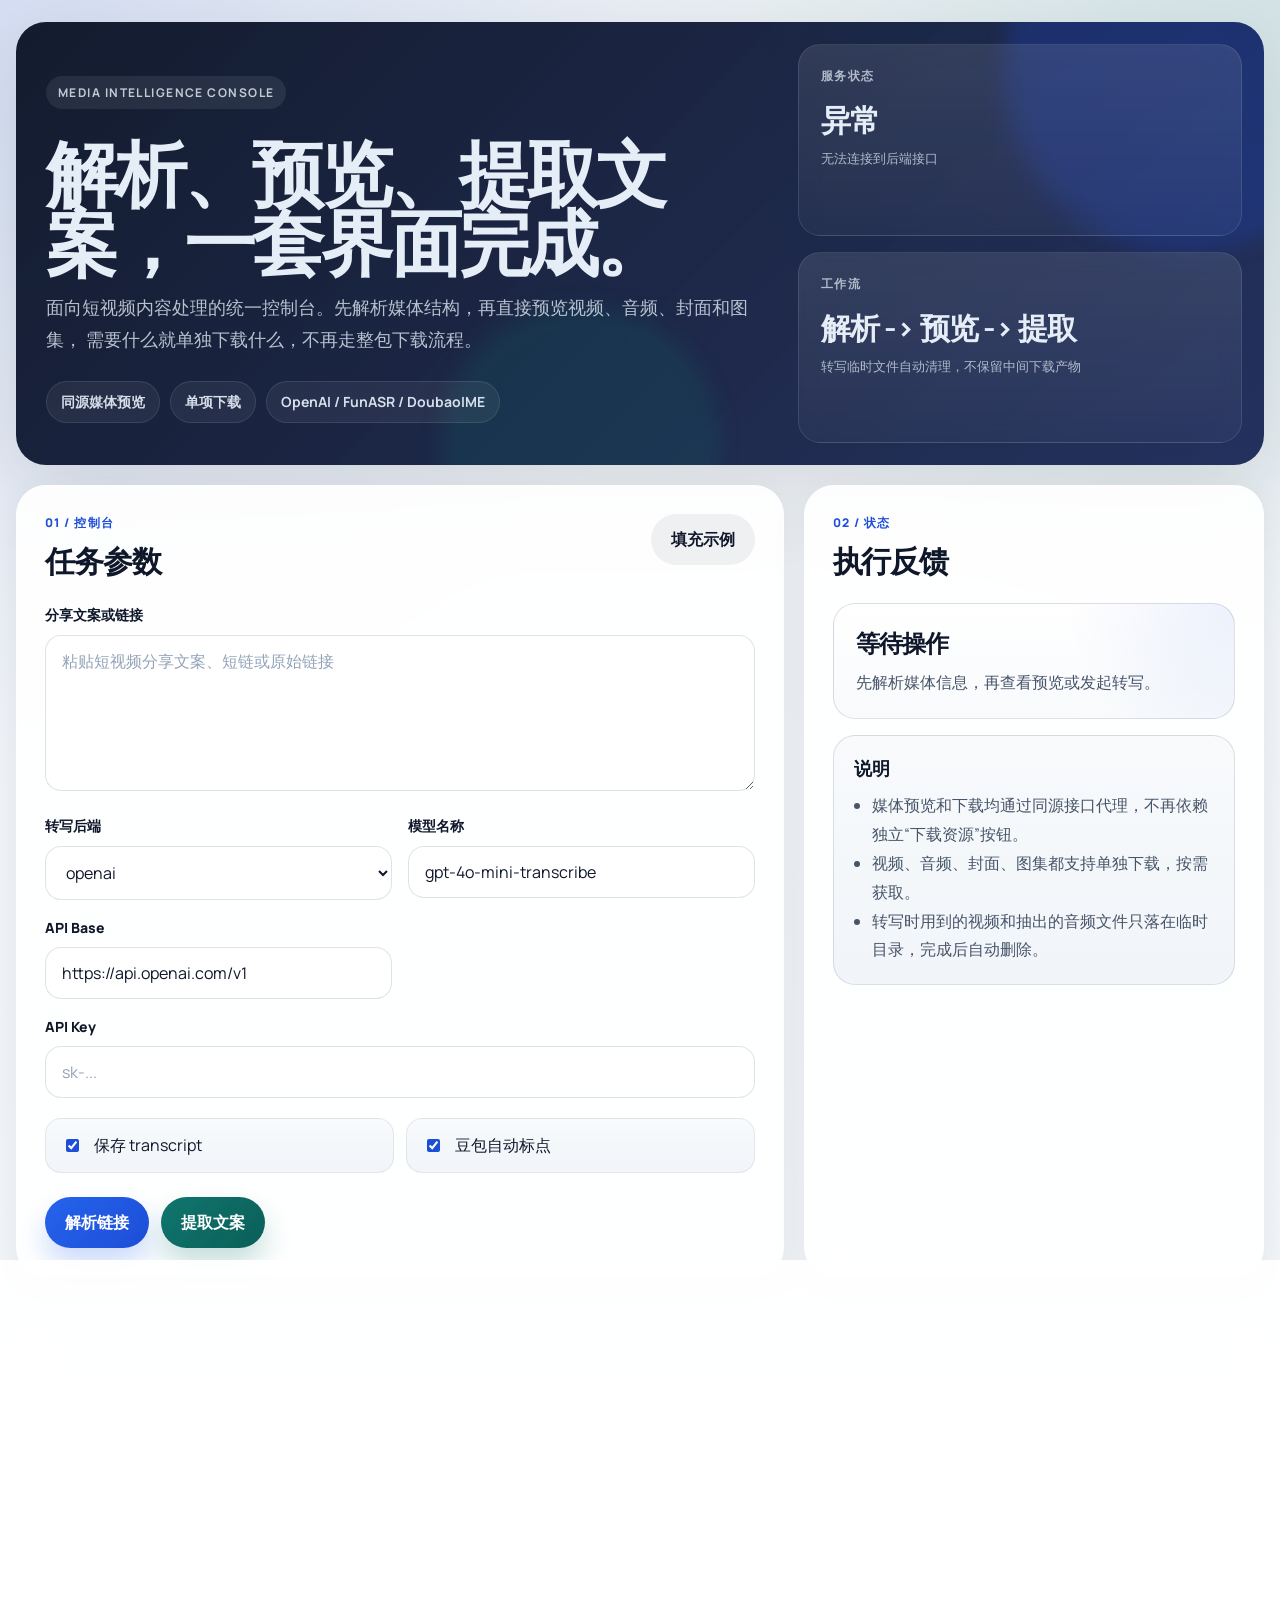
==== web/index.html @ 986a85fd "feat(media-tool): ✨ 支持多后端转写与媒体资源代理 为提取流程新增 `openai`、`funasr` 与 `doubaoime` 三种转写后端配置，并在 CLI 与接口模型中开放对" ====
<!DOCTYPE html>
<html lang="zh-CN">
<head>
  <meta charset="UTF-8">
  <meta name="viewport" content="width=device-width, initial-scale=1.0">
  <title>media-tool</title>
  <link rel="preconnect" href="https://fonts.googleapis.com">
  <link rel="preconnect" href="https://fonts.gstatic.com" crossorigin>
  <link href="https://fonts.googleapis.com/css2?family=Fira+Code:wght@400;500;600&family=Manrope:wght@400;500;600;700;800&display=swap" rel="stylesheet">
  <link rel="stylesheet" href="/web/styles.css">
</head>
<body>
  <div class="page-shell">
    <header class="hero-panel">
      <div class="hero-copy">
        <p class="eyebrow">MEDIA INTELLIGENCE CONSOLE</p>
        <h1>解析、预览、提取文案，一套界面完成。</h1>
        <p class="hero-text">
          面向短视频内容处理的统一控制台。先解析媒体结构，再直接预览视频、音频、封面和图集，
          需要什么就单独下载什么，不再走整包下载流程。
        </p>
        <div class="hero-tags">
          <span>同源媒体预览</span>
          <span>单项下载</span>
          <span>OpenAI / FunASR / DoubaoIME</span>
        </div>
      </div>

      <div class="hero-metrics">
        <article class="metric-card">
          <span class="metric-label">服务状态</span>
          <strong id="health-status">检测中</strong>
          <small id="health-hint">正在检查接口可用性</small>
        </article>
        <article class="metric-card">
          <span class="metric-label">工作流</span>
          <strong>解析 -> 预览 -> 提取</strong>
          <small>转写临时文件自动清理，不保留中间下载产物</small>
        </article>
      </div>
    </header>

    <main class="dashboard-grid">
      <section class="panel control-panel">
        <div class="panel-head">
          <div>
            <p class="section-tag">01 / 控制台</p>
            <h2>任务参数</h2>
          </div>
          <button class="ghost-button" id="fill-demo" type="button">填充示例</button>
        </div>

        <label class="field-label" for="media-text">分享文案或链接</label>
        <textarea
          id="media-text"
          class="text-input textarea-input"
          placeholder="粘贴短视频分享文案、短链或原始链接"
        ></textarea>

        <div class="config-grid">
          <div>
            <label class="field-label" for="backend">转写后端</label>
            <select id="backend" class="text-input">
              <option value="openai">openai</option>
              <option value="funasr">funasr</option>
              <option value="doubaoime">doubaoime</option>
            </select>
          </div>

          <div>
            <label class="field-label" for="api-model">模型名称</label>
            <input id="api-model" class="text-input" type="text" placeholder="gpt-4o-mini-transcribe">
          </div>

          <div id="api-base-wrap">
            <label class="field-label" for="api-base">API Base</label>
            <input id="api-base" class="text-input" type="text" placeholder="https://api.openai.com/v1">
          </div>

          <div id="funasr-device-wrap">
            <label class="field-label" for="funasr-device">FunASR 设备</label>
            <input id="funasr-device" class="text-input" type="text" placeholder="auto / cpu / cuda:0">
          </div>

          <div class="full-span" id="api-key-wrap">
            <label class="field-label" for="api-key">API Key</label>
            <input id="api-key" class="text-input" type="password" placeholder="sk-...">
          </div>

          <div id="funasr-vad-wrap">
            <label class="field-label" for="funasr-vad-model">FunASR VAD 模型</label>
            <input id="funasr-vad-model" class="text-input" type="text" placeholder="fsmn-vad">
          </div>

          <div id="funasr-punc-wrap">
            <label class="field-label" for="funasr-punc-model">FunASR 标点模型</label>
            <input id="funasr-punc-model" class="text-input" type="text" placeholder="ct-punc">
          </div>

          <div class="full-span" id="doubaoime-credential-wrap">
            <label class="field-label" for="doubaoime-credential-path">豆包凭据文件</label>
            <input id="doubaoime-credential-path" class="text-input" type="text" placeholder="/app/runtime/storage/doubaoime/credentials.json">
          </div>

          <div id="doubaoime-device-wrap">
            <label class="field-label" for="doubaoime-device-id">豆包设备 ID</label>
            <input id="doubaoime-device-id" class="text-input" type="text" placeholder="可选">
          </div>

          <div id="doubaoime-token-wrap">
            <label class="field-label" for="doubaoime-token">豆包 Token</label>
            <input id="doubaoime-token" class="text-input" type="password" placeholder="可选">
          </div>
        </div>

        <div class="toggle-grid">
          <label class="toggle-card">
            <input type="checkbox" id="save-transcript" checked>
            <span>保存 transcript</span>
          </label>
          <label class="toggle-card" id="doubaoime-punctuation-card">
            <input type="checkbox" id="doubaoime-enable-punctuation" checked>
            <span>豆包自动标点</span>
          </label>
        </div>

        <div class="action-row">
          <button class="primary-button" id="parse-action" type="button">解析链接</button>
          <button class="highlight-button" id="extract-action" type="button">提取文案</button>
        </div>
      </section>

      <aside class="panel side-panel">
        <div class="panel-head">
          <div>
            <p class="section-tag">02 / 状态</p>
            <h2>执行反馈</h2>
          </div>
        </div>

        <div id="status-card" class="status-card idle" role="alert" aria-live="polite">
          <strong id="status-title">等待操作</strong>
          <p id="status-message">先解析媒体信息，再查看预览或发起转写。</p>
        </div>

        <div class="tips-card">
          <h3>说明</h3>
          <ul>
            <li>媒体预览和下载均通过同源接口代理，不再依赖独立“下载资源”按钮。</li>
            <li>视频、音频、封面、图集都支持单独下载，按需获取。</li>
            <li>转写时用到的视频和抽出的音频文件只落在临时目录，完成后自动删除。</li>
          </ul>
        </div>
      </aside>

      <section class="panel summary-panel">
        <div class="panel-head">
          <div>
            <p class="section-tag">03 / 解析结果</p>
            <h2>媒体信息</h2>
          </div>
          <button class="ghost-button" id="clear-results" type="button">清空结果</button>
        </div>
        <div id="result-summary" class="summary-grid empty-state">
          <p>暂无解析结果</p>
        </div>
      </section>

      <section class="panel preview-panel">
        <div class="panel-head">
          <div>
            <p class="section-tag">04 / 预览</p>
            <h2>媒体预览与单项下载</h2>
          </div>
        </div>
        <div id="preview-grid" class="preview-grid empty-state">
          <p>解析完成后，这里会展示视频、音频、封面和图集预览。</p>
        </div>
      </section>

      <section class="panel transcript-panel">
        <div class="panel-head">
          <div>
            <p class="section-tag">05 / 文案</p>
            <h2>转写输出</h2>
          </div>
          <button class="ghost-button" id="copy-transcript" type="button">复制文案</button>
        </div>
        <pre id="transcript-output" class="transcript-box">暂无转写内容</pre>
      </section>
    </main>
  </div>

  <template id="summary-item-template">
    <article class="summary-item">
      <span class="summary-key"></span>
      <strong class="summary-value"></strong>
    </article>
  </template>

  <script src="/web/app.js"></script>
</body>
</html>
---- web/styles.css ----
:root {
  --bg: #eef2f6;
  --bg-deep: #dce4ec;
  --surface: rgba(255, 255, 255, 0.92);
  --surface-strong: #ffffff;
  --surface-dark: #0f172a;
  --surface-dark-soft: #162033;
  --text: #0f172a;
  --text-soft: #475569;
  --text-inverse: #e5edf7;
  --line: rgba(15, 23, 42, 0.12);
  --line-strong: rgba(15, 23, 42, 0.18);
  --primary: #1d4ed8;
  --primary-soft: rgba(29, 78, 216, 0.12);
  --accent: #0f766e;
  --accent-soft: rgba(15, 118, 110, 0.12);
  --danger: #dc2626;
  --success: #15803d;
  --warning: #b45309;
  --shadow-lg: 0 28px 80px rgba(15, 23, 42, 0.12);
  --shadow-md: 0 14px 34px rgba(15, 23, 42, 0.08);
  --radius-xl: 30px;
  --radius-lg: 22px;
  --radius-md: 16px;
  --radius-sm: 12px;
  --transition: 220ms ease;
}

* {
  box-sizing: border-box;
}

html {
  scroll-behavior: smooth;
}

body {
  margin: 0;
  min-height: 100vh;
  font-family: "Manrope", sans-serif;
  color: var(--text);
  background:
    radial-gradient(circle at top left, rgba(29, 78, 216, 0.12), transparent 28%),
    radial-gradient(circle at top right, rgba(15, 118, 110, 0.12), transparent 24%),
    linear-gradient(180deg, var(--bg) 0%, #f8fafc 100%);
}

button,
input,
textarea,
select {
  font: inherit;
}

a {
  color: inherit;
  text-decoration: none;
}

img,
video {
  display: block;
  max-width: 100%;
}

.page-shell {
  width: min(1440px, calc(100% - 32px));
  margin: 22px auto 44px;
}

.hero-panel {
  display: grid;
  grid-template-columns: 1.5fr 0.9fr;
  gap: 20px;
  padding: 22px;
  border-radius: var(--radius-xl);
  background:
    linear-gradient(135deg, rgba(15, 23, 42, 0.98), rgba(23, 37, 84, 0.94)),
    linear-gradient(180deg, rgba(255, 255, 255, 0.05), rgba(255, 255, 255, 0));
  box-shadow: var(--shadow-lg);
  overflow: hidden;
  position: relative;
}

.hero-panel::before,
.hero-panel::after {
  content: "";
  position: absolute;
  border-radius: 999px;
  filter: blur(10px);
  pointer-events: none;
}

.hero-panel::before {
  width: 360px;
  height: 360px;
  top: -130px;
  right: -100px;
  background: rgba(29, 78, 216, 0.24);
}

.hero-panel::after {
  width: 280px;
  height: 280px;
  bottom: -120px;
  left: 34%;
  background: rgba(15, 118, 110, 0.18);
}

.hero-copy,
.hero-metrics,
.panel {
  position: relative;
  z-index: 1;
}

.hero-copy {
  padding: 20px 8px 20px 8px;
  color: var(--text-inverse);
}

.eyebrow,
.section-tag,
.metric-label,
.preview-type,
.summary-key {
  letter-spacing: 0.12em;
  text-transform: uppercase;
}

.eyebrow {
  display: inline-flex;
  padding: 8px 12px;
  border-radius: 999px;
  background: rgba(255, 255, 255, 0.08);
  color: rgba(229, 237, 247, 0.82);
  font-size: 12px;
  font-weight: 700;
}

.hero-copy h1 {
  margin: 18px 0 14px;
  max-width: 720px;
  font-size: clamp(40px, 5.6vw, 76px);
  line-height: 0.96;
  letter-spacing: -0.045em;
}

.hero-text {
  max-width: 760px;
  margin: 0;
  color: rgba(229, 237, 247, 0.78);
  font-size: 18px;
  line-height: 1.8;
}

.hero-tags {
  display: flex;
  flex-wrap: wrap;
  gap: 10px;
  margin-top: 26px;
}

.hero-tags span {
  padding: 10px 14px;
  border-radius: 999px;
  border: 1px solid rgba(255, 255, 255, 0.1);
  background: rgba(255, 255, 255, 0.06);
  color: rgba(229, 237, 247, 0.92);
  font-size: 14px;
  font-weight: 700;
}

.hero-metrics {
  display: grid;
  gap: 16px;
}

.metric-card {
  min-height: 152px;
  padding: 22px;
  border-radius: var(--radius-lg);
  background: linear-gradient(180deg, rgba(255, 255, 255, 0.1), rgba(255, 255, 255, 0.04));
  border: 1px solid rgba(255, 255, 255, 0.1);
  color: var(--text-inverse);
  backdrop-filter: blur(10px);
}

.metric-label {
  display: block;
  margin-bottom: 18px;
  font-size: 12px;
  font-weight: 700;
  color: rgba(229, 237, 247, 0.72);
}

.metric-card strong {
  display: block;
  font-size: 30px;
  line-height: 1.1;
  letter-spacing: -0.03em;
}

.metric-card small {
  display: block;
  margin-top: 12px;
  color: rgba(229, 237, 247, 0.72);
  line-height: 1.6;
}

.dashboard-grid {
  display: grid;
  grid-template-columns: 1.25fr 0.75fr;
  gap: 20px;
  margin-top: 20px;
}

.panel {
  padding: 28px;
  border-radius: var(--radius-xl);
  background: var(--surface);
  border: 1px solid rgba(255, 255, 255, 0.7);
  box-shadow: var(--shadow-md);
  backdrop-filter: blur(18px);
}

.control-panel {
  min-height: 580px;
}

.summary-panel,
.preview-panel,
.transcript-panel {
  grid-column: 1 / -1;
}

.panel-head {
  display: flex;
  justify-content: space-between;
  gap: 12px;
  align-items: flex-start;
  margin-bottom: 20px;
}

.section-tag {
  margin: 0 0 8px;
  color: var(--primary);
  font-size: 12px;
  font-weight: 800;
}

.panel-head h2 {
  margin: 0;
  font-size: 30px;
  letter-spacing: -0.035em;
}

.field-label {
  display: inline-block;
  margin-bottom: 10px;
  font-size: 14px;
  font-weight: 800;
}

.text-input {
  width: 100%;
  border: 1px solid var(--line);
  border-radius: var(--radius-md);
  background: rgba(255, 255, 255, 0.88);
  color: var(--text);
  padding: 14px 16px;
  transition:
    border-color var(--transition),
    box-shadow var(--transition),
    background var(--transition);
}

.text-input::placeholder {
  color: #94a3b8;
}

.text-input:focus {
  outline: none;
  border-color: rgba(29, 78, 216, 0.42);
  box-shadow: 0 0 0 5px rgba(29, 78, 216, 0.12);
  background: #fff;
}

.textarea-input {
  min-height: 156px;
  resize: vertical;
}

.config-grid {
  display: grid;
  grid-template-columns: repeat(2, minmax(0, 1fr));
  gap: 16px;
  margin-top: 18px;
}

.full-span {
  grid-column: 1 / -1;
}

.toggle-grid {
  display: grid;
  grid-template-columns: repeat(2, minmax(0, 1fr));
  gap: 12px;
  margin-top: 20px;
}

.toggle-card {
  display: flex;
  align-items: center;
  gap: 12px;
  padding: 15px 16px;
  border-radius: var(--radius-md);
  border: 1px solid rgba(15, 23, 42, 0.08);
  background: linear-gradient(180deg, #f8fafc, #f1f5f9);
  cursor: pointer;
  transition:
    transform var(--transition),
    border-color var(--transition),
    box-shadow var(--transition);
}

.toggle-card:hover {
  transform: translateY(-1px);
  border-color: rgba(29, 78, 216, 0.18);
  box-shadow: 0 10px 18px rgba(15, 23, 42, 0.05);
}

.toggle-card input {
  accent-color: var(--primary);
}

.action-row {
  display: flex;
  flex-wrap: wrap;
  gap: 12px;
  margin-top: 24px;
}

.primary-button,
.highlight-button,
.ghost-button,
.asset-button,
.mini-button {
  border: none;
  cursor: pointer;
  transition:
    transform var(--transition),
    box-shadow var(--transition),
    background var(--transition),
    color var(--transition),
    border-color var(--transition);
}

.primary-button,
.highlight-button,
.ghost-button {
  padding: 14px 20px;
  border-radius: 999px;
  font-weight: 800;
}

.primary-button {
  background: linear-gradient(135deg, #2563eb, #1d4ed8);
  color: white;
  box-shadow: 0 16px 28px rgba(37, 99, 235, 0.24);
}

.highlight-button {
  background: linear-gradient(135deg, #0f766e, #0b5e58);
  color: white;
  box-shadow: 0 16px 28px rgba(15, 118, 110, 0.24);
}

.ghost-button {
  background: rgba(15, 23, 42, 0.06);
  color: var(--text);
}

.primary-button:hover,
.highlight-button:hover,
.ghost-button:hover,
.asset-button:hover,
.mini-button:hover {
  transform: translateY(-2px);
}

.status-card,
.tips-card,
.summary-item,
.preview-card,
.gallery-item {
  border: 1px solid var(--line);
  border-radius: var(--radius-lg);
}

.status-card {
  padding: 22px;
  background:
    radial-gradient(circle at top right, rgba(29, 78, 216, 0.08), transparent 40%),
    linear-gradient(180deg, #ffffff, #f8fafc);
}

.status-card strong {
  display: block;
  margin-bottom: 8px;
  font-size: 24px;
  letter-spacing: -0.03em;
}

.status-card p {
  margin: 0;
  line-height: 1.75;
  color: var(--text-soft);
}

.status-card.loading {
  border-color: rgba(180, 83, 9, 0.28);
}

.status-card.success {
  border-color: rgba(21, 128, 61, 0.28);
}

.status-card.error {
  border-color: rgba(220, 38, 38, 0.28);
}

.tips-card {
  margin-top: 16px;
  padding: 20px;
  background: linear-gradient(180deg, #f8fafc, #f1f5f9);
}

.tips-card h3 {
  margin: 0 0 10px;
  font-size: 18px;
}

.tips-card ul {
  margin: 0;
  padding-left: 18px;
  line-height: 1.8;
  color: var(--text-soft);
}

.summary-grid {
  display: grid;
  grid-template-columns: repeat(4, minmax(0, 1fr));
  gap: 12px;
}

.summary-item {
  padding: 18px;
  background: rgba(255, 255, 255, 0.88);
}

.summary-key {
  display: block;
  font-size: 12px;
  font-weight: 800;
  color: #64748b;
}

.summary-value {
  display: block;
  margin-top: 10px;
  font-size: 18px;
  line-height: 1.5;
  word-break: break-word;
}

.empty-state {
  display: flex;
  align-items: center;
  justify-content: center;
  min-height: 160px;
  padding: 24px;
  border: 1px dashed var(--line-strong);
  border-radius: var(--radius-lg);
  color: var(--text-soft);
  background: rgba(255, 255, 255, 0.55);
}

.preview-grid {
  display: grid;
  grid-template-columns: repeat(2, minmax(0, 1fr));
  gap: 16px;
}

.preview-card {
  padding: 18px;
  background: linear-gradient(180deg, #ffffff, #f8fafc);
}

.preview-card-wide {
  grid-column: 1 / -1;
}

.preview-card-head {
  display: flex;
  justify-content: space-between;
  gap: 12px;
  align-items: flex-start;
  margin-bottom: 14px;
}

.preview-type {
  display: block;
  margin-bottom: 8px;
  font-size: 11px;
  font-weight: 800;
  color: var(--accent);
}

.preview-card h3 {
  margin: 0;
  font-size: 22px;
  letter-spacing: -0.03em;
}

.media-player,
.image-preview {
  width: 100%;
  border-radius: var(--radius-md);
  border: 1px solid rgba(15, 23, 42, 0.08);
  background: #0f172a;
}

.media-player {
  aspect-ratio: 16 / 9;
}

.audio-player {
  width: 100%;
  margin-top: 4px;
}

.image-preview {
  max-height: 420px;
  object-fit: cover;
  background: #e2e8f0;
}

.asset-url {
  margin: 14px 0 0;
  font-family: "Fira Code", monospace;
  font-size: 12px;
  line-height: 1.75;
  color: #64748b;
  word-break: break-all;
}

.asset-actions,
.gallery-actions {
  display: flex;
  flex-wrap: wrap;
  gap: 10px;
  margin-top: 14px;
}

.asset-button,
.mini-button {
  display: inline-flex;
  align-items: center;
  justify-content: center;
  border-radius: 999px;
  border: 1px solid rgba(15, 23, 42, 0.1);
  background: white;
  color: var(--text);
  font-weight: 700;
}

.asset-button {
  min-height: 42px;
  padding: 0 16px;
}

.asset-button.primary {
  background: var(--primary-soft);
  color: var(--primary);
  border-color: rgba(29, 78, 216, 0.16);
}

.mini-button {
  min-height: 34px;
  padding: 0 12px;
  font-size: 13px;
}

.gallery-grid {
  display: grid;
  grid-template-columns: repeat(3, minmax(0, 1fr));
  gap: 12px;
}

.gallery-item {
  overflow: hidden;
  background: var(--surface-strong);
}

.gallery-item img {
  width: 100%;
  aspect-ratio: 1 / 1;
  object-fit: cover;
  background: #e2e8f0;
}

.gallery-item figcaption {
  padding: 12px;
}

.gallery-item span {
  display: block;
  margin-bottom: 10px;
  font-weight: 800;
}

.transcript-box {
  min-height: 280px;
  margin: 0;
  padding: 22px;
  border-radius: var(--radius-lg);
  border: 1px solid var(--line);
  background:
    radial-gradient(circle at top right, rgba(29, 78, 216, 0.05), transparent 26%),
    #f8fafc;
  font-family: "Fira Code", monospace;
  font-size: 14px;
  line-height: 1.85;
  white-space: pre-wrap;
  word-break: break-word;
  overflow: auto;
}

.primary-button:focus-visible,
.highlight-button:focus-visible,
.ghost-button:focus-visible,
.asset-button:focus-visible,
.mini-button:focus-visible,
.text-input:focus-visible,
.audio-player:focus-visible,
.media-player:focus-visible {
  outline: 3px solid rgba(29, 78, 216, 0.28);
  outline-offset: 3px;
}

@media (max-width: 1180px) {
  .hero-panel,
  .dashboard-grid {
    grid-template-columns: 1fr;
  }

  .summary-grid,
  .preview-grid,
  .config-grid {
    grid-template-columns: repeat(2, minmax(0, 1fr));
  }

  .gallery-grid {
    grid-template-columns: repeat(2, minmax(0, 1fr));
  }
}

@media (max-width: 760px) {
  .page-shell {
    width: min(100% - 18px, 100%);
    margin: 10px auto 24px;
  }

  .hero-panel,
  .panel {
    padding: 18px;
  }

  .hero-copy h1 {
    font-size: 44px;
  }

  .summary-grid,
  .preview-grid,
  .config-grid,
  .toggle-grid,
  .gallery-grid {
    grid-template-columns: 1fr;
  }

  .action-row {
    flex-direction: column;
  }
}

@media (prefers-reduced-motion: reduce) {
  *,
  *::before,
  *::after {
    animation: none !important;
    transition: none !important;
    scroll-behavior: auto !important;
  }
}
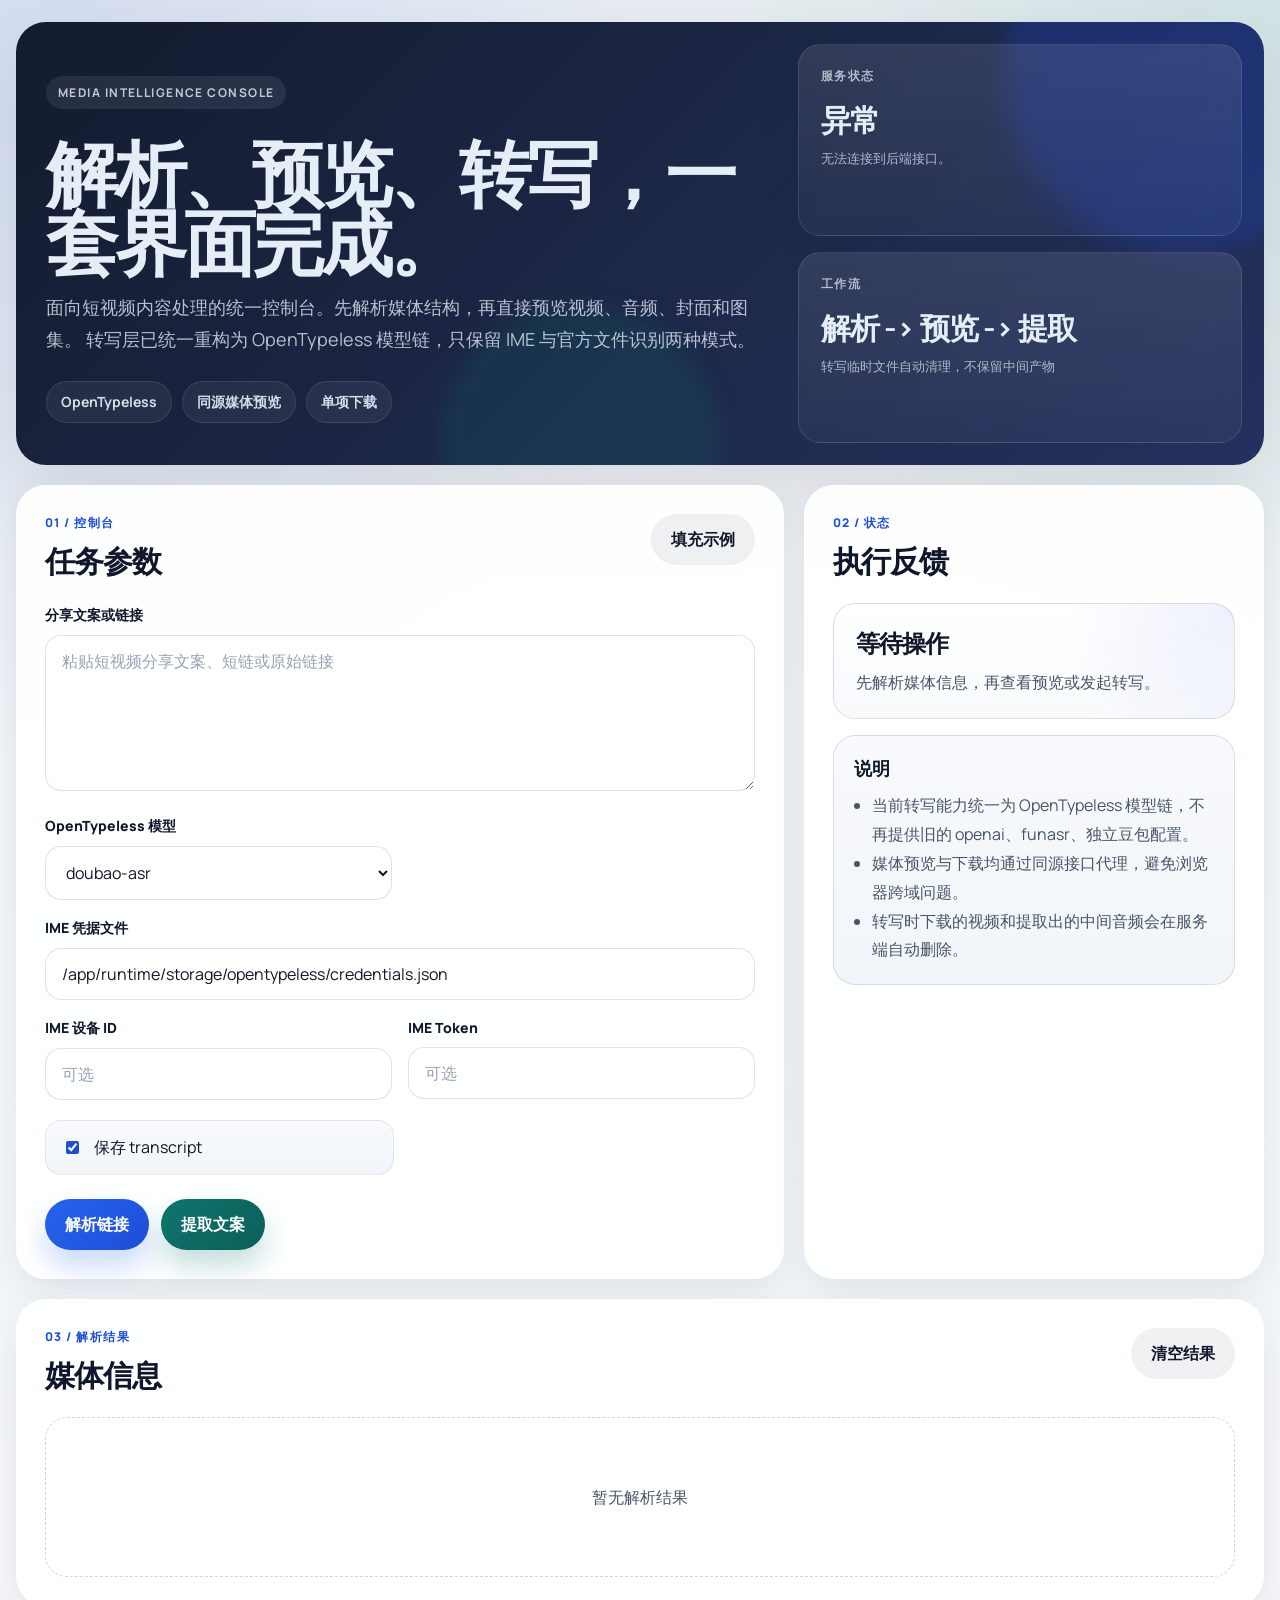
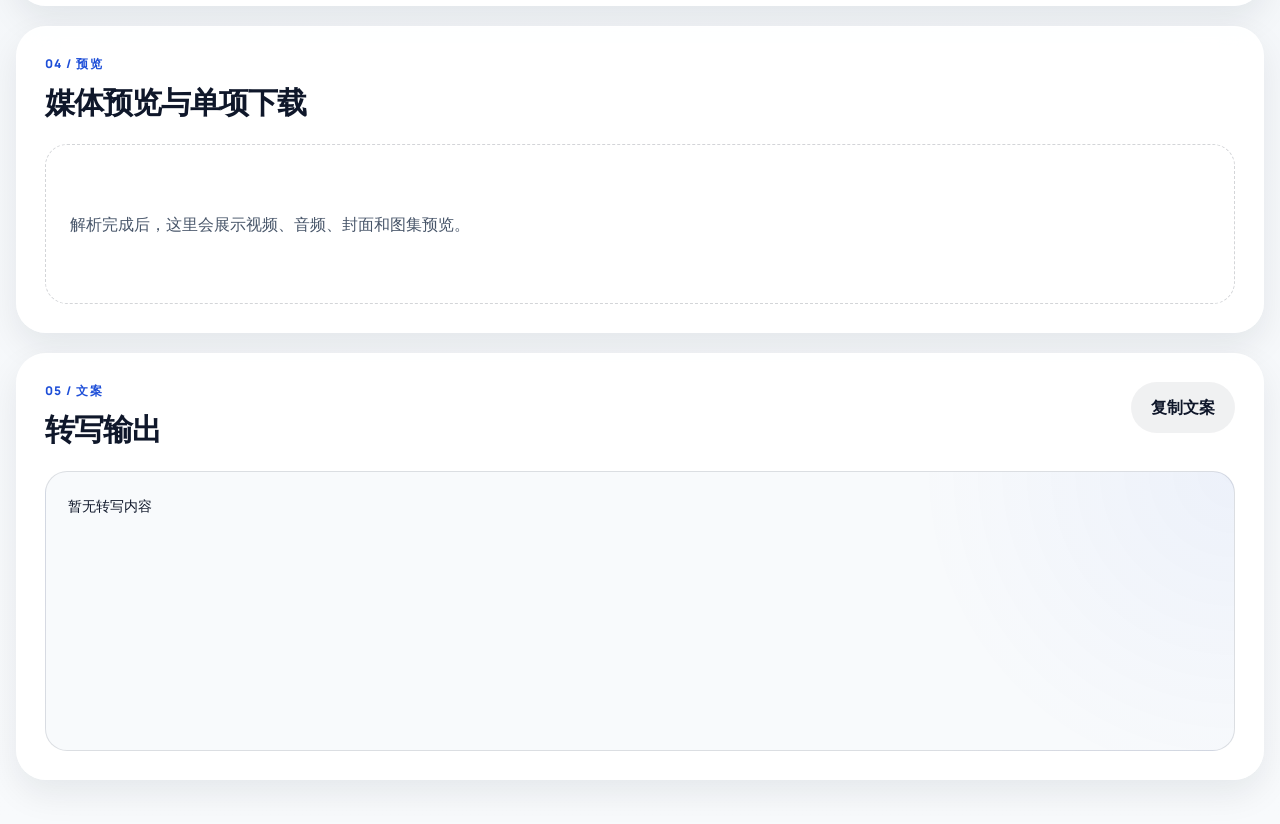
==== commit bd0dd5e0: "feat(media-tool): ✨ 统一转写能力为 OpenTypeless 将提取流程统一重构为 `OpenTypeless` 模型链， 移除旧的 `openai`、`funasr` 与独立豆包" ====
--- a/web/index.html
+++ b/web/index.html
@@ -14,15 +14,15 @@
     <header class="hero-panel">
       <div class="hero-copy">
         <p class="eyebrow">MEDIA INTELLIGENCE CONSOLE</p>
-        <h1>解析、预览、提取文案，一套界面完成。</h1>
+        <h1>解析、预览、转写，一套界面完成。</h1>
         <p class="hero-text">
-          面向短视频内容处理的统一控制台。先解析媒体结构，再直接预览视频、音频、封面和图集，
-          需要什么就单独下载什么，不再走整包下载流程。
+          面向短视频内容处理的统一控制台。先解析媒体结构，再直接预览视频、音频、封面和图集。
+          转写层已统一重构为 OpenTypeless 模型链，只保留 IME 与官方文件识别两种模式。
         </p>
         <div class="hero-tags">
+          <span>OpenTypeless</span>
           <span>同源媒体预览</span>
           <span>单项下载</span>
-          <span>OpenAI / FunASR / DoubaoIME</span>
         </div>
       </div>
 
@@ -35,7 +35,7 @@
         <article class="metric-card">
           <span class="metric-label">工作流</span>
           <strong>解析 -> 预览 -> 提取</strong>
-          <small>转写临时文件自动清理，不保留中间下载产物</small>
+          <small>转写临时文件自动清理，不保留中间产物</small>
         </article>
       </div>
     </header>
@@ -59,57 +59,51 @@
 
         <div class="config-grid">
           <div>
-            <label class="field-label" for="backend">转写后端</label>
-            <select id="backend" class="text-input">
-              <option value="openai">openai</option>
-              <option value="funasr">funasr</option>
-              <option value="doubaoime">doubaoime</option>
+            <label class="field-label" for="api-model">OpenTypeless 模型</label>
+            <select id="api-model" class="text-input">
+              <option value="doubao-asr">doubao-asr</option>
+              <option value="doubao-asr-official">doubao-asr-official</option>
+              <option value="doubao-asr-official-standard">doubao-asr-official-standard</option>
+              <option value="doubao-asr-official-flash">doubao-asr-official-flash</option>
             </select>
           </div>
 
-          <div>
-            <label class="field-label" for="api-model">模型名称</label>
-            <input id="api-model" class="text-input" type="text" placeholder="gpt-4o-mini-transcribe">
+          <div id="official-mode-wrap">
+            <label class="field-label" for="official-mode">官方默认模式</label>
+            <select id="official-mode" class="text-input">
+              <option value="flash">flash</option>
+              <option value="standard">standard</option>
+            </select>
           </div>
 
-          <div id="api-base-wrap">
-            <label class="field-label" for="api-base">API Base</label>
-            <input id="api-base" class="text-input" type="text" placeholder="https://api.openai.com/v1">
+          <div class="full-span" id="credential-path-wrap">
+            <label class="field-label" for="credential-path">IME 凭据文件</label>
+            <input id="credential-path" class="text-input" type="text" placeholder="/app/runtime/storage/opentypeless/credentials.json">
           </div>
 
-          <div id="funasr-device-wrap">
-            <label class="field-label" for="funasr-device">FunASR 设备</label>
-            <input id="funasr-device" class="text-input" type="text" placeholder="auto / cpu / cuda:0">
+          <div id="device-id-wrap">
+            <label class="field-label" for="device-id">IME 设备 ID</label>
+            <input id="device-id" class="text-input" type="text" placeholder="可选">
           </div>
 
-          <div class="full-span" id="api-key-wrap">
-            <label class="field-label" for="api-key">API Key</label>
-            <input id="api-key" class="text-input" type="password" placeholder="sk-...">
+          <div id="token-wrap">
+            <label class="field-label" for="token">IME Token</label>
+            <input id="token" class="text-input" type="password" placeholder="可选">
           </div>
 
-          <div id="funasr-vad-wrap">
-            <label class="field-label" for="funasr-vad-model">FunASR VAD 模型</label>
-            <input id="funasr-vad-model" class="text-input" type="text" placeholder="fsmn-vad">
+          <div id="official-app-key-wrap">
+            <label class="field-label" for="official-app-key">官方 App Key</label>
+            <input id="official-app-key" class="text-input" type="password" placeholder="官方文件识别 App Key">
           </div>
 
-          <div id="funasr-punc-wrap">
-            <label class="field-label" for="funasr-punc-model">FunASR 标点模型</label>
-            <input id="funasr-punc-model" class="text-input" type="text" placeholder="ct-punc">
+          <div id="official-access-key-wrap">
+            <label class="field-label" for="official-access-key">官方 Access Key</label>
+            <input id="official-access-key" class="text-input" type="password" placeholder="官方文件识别 Access Key">
           </div>
 
-          <div class="full-span" id="doubaoime-credential-wrap">
-            <label class="field-label" for="doubaoime-credential-path">豆包凭据文件</label>
-            <input id="doubaoime-credential-path" class="text-input" type="text" placeholder="/app/runtime/storage/doubaoime/credentials.json">
-          </div>
-
-          <div id="doubaoime-device-wrap">
-            <label class="field-label" for="doubaoime-device-id">豆包设备 ID</label>
-            <input id="doubaoime-device-id" class="text-input" type="text" placeholder="可选">
-          </div>
-
-          <div id="doubaoime-token-wrap">
-            <label class="field-label" for="doubaoime-token">豆包 Token</label>
-            <input id="doubaoime-token" class="text-input" type="password" placeholder="可选">
+          <div class="full-span" id="official-uid-wrap">
+            <label class="field-label" for="official-uid">官方 UID</label>
+            <input id="official-uid" class="text-input" type="text" placeholder="opentypeless">
           </div>
         </div>
 
@@ -117,10 +111,6 @@
           <label class="toggle-card">
             <input type="checkbox" id="save-transcript" checked>
             <span>保存 transcript</span>
-          </label>
-          <label class="toggle-card" id="doubaoime-punctuation-card">
-            <input type="checkbox" id="doubaoime-enable-punctuation" checked>
-            <span>豆包自动标点</span>
           </label>
         </div>
 
@@ -146,9 +136,9 @@
         <div class="tips-card">
           <h3>说明</h3>
           <ul>
-            <li>媒体预览和下载均通过同源接口代理，不再依赖独立“下载资源”按钮。</li>
-            <li>视频、音频、封面、图集都支持单独下载，按需获取。</li>
-            <li>转写时用到的视频和抽出的音频文件只落在临时目录，完成后自动删除。</li>
+            <li>当前转写能力统一为 OpenTypeless 模型链，不再提供旧的 openai、funasr、独立豆包配置。</li>
+            <li>媒体预览与下载均通过同源接口代理，避免浏览器跨域问题。</li>
+            <li>转写时下载的视频和提取出的中间音频会在服务端自动删除。</li>
           </ul>
         </div>
       </aside>
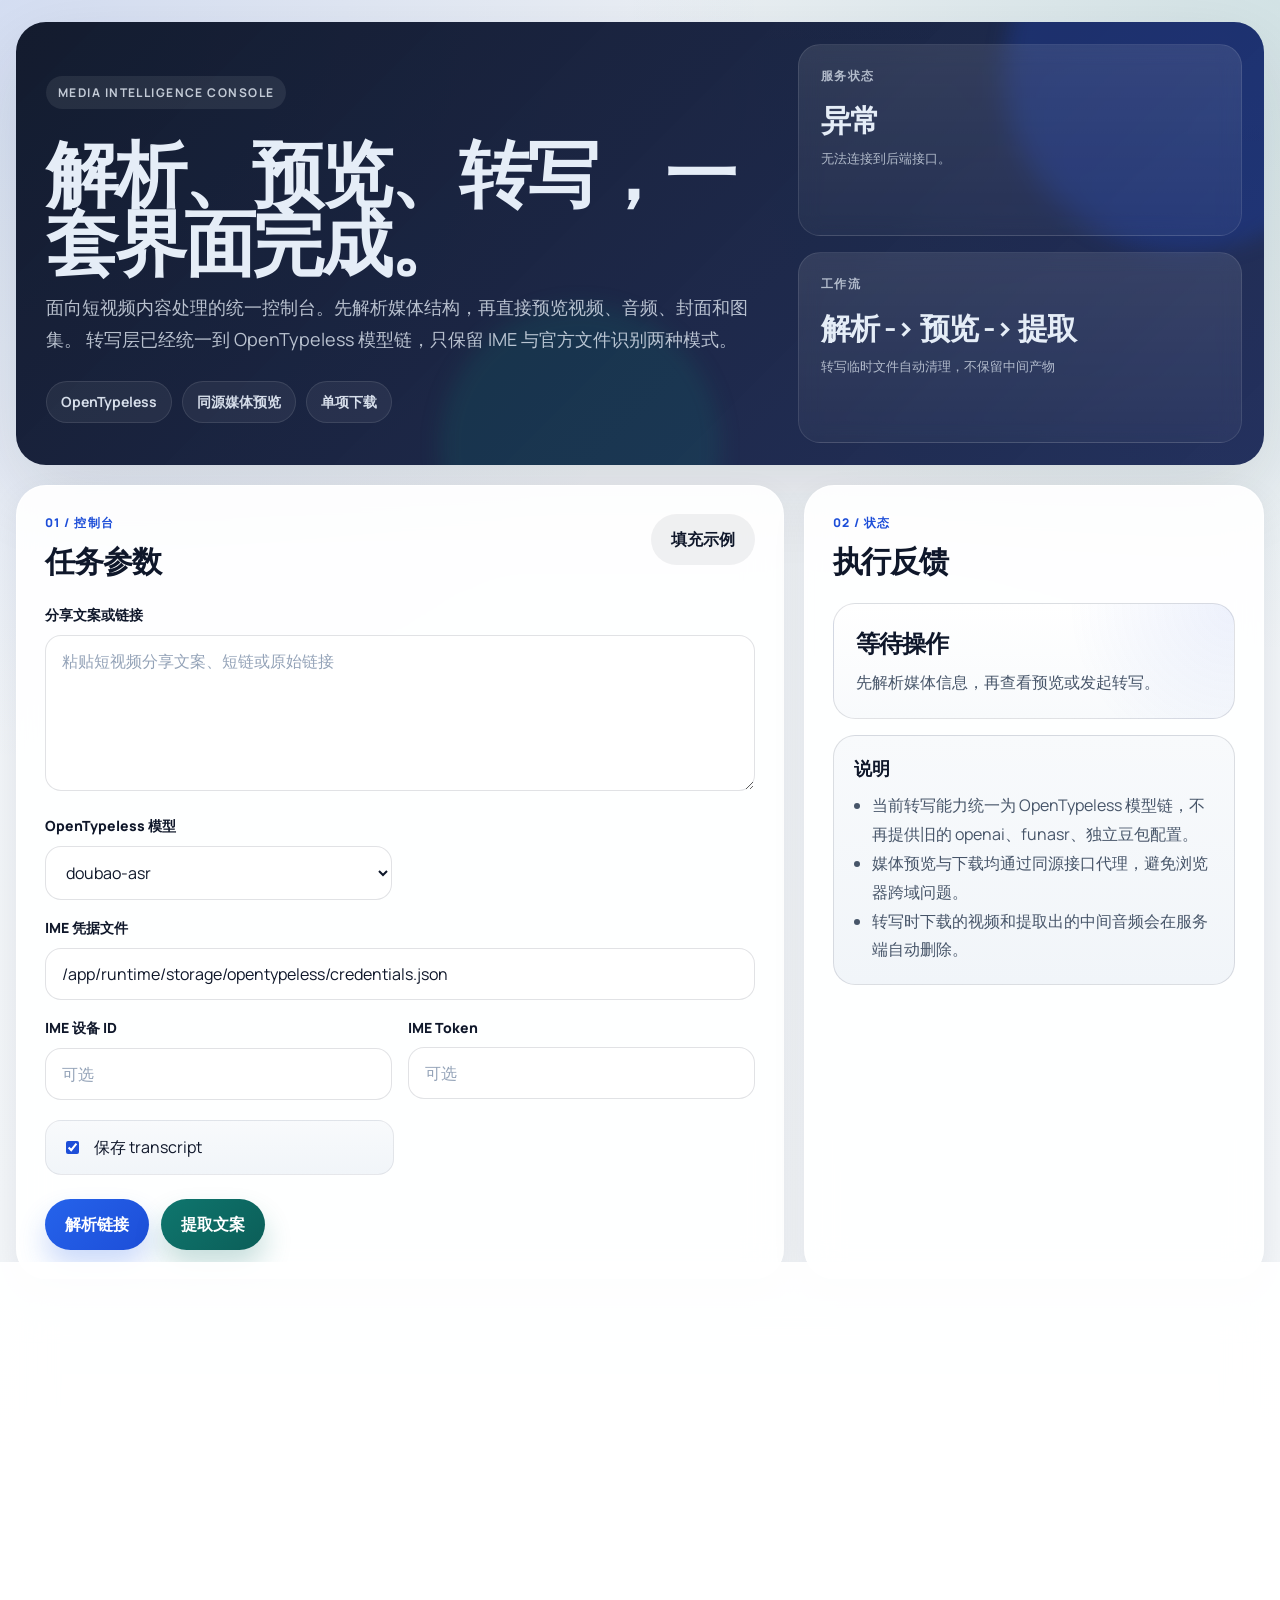
==== commit f74f130e: "style(media-tool): 🎨 优化首页文案与表单格式 调整首页转写能力说明文案，统一表述更自然。  同时格式化凭据与官方识别输入框结构， 提升模板可读性并保持界面行为一致。" ====
--- a/web/index.html
+++ b/web/index.html
@@ -17,7 +17,7 @@
         <h1>解析、预览、转写，一套界面完成。</h1>
         <p class="hero-text">
           面向短视频内容处理的统一控制台。先解析媒体结构，再直接预览视频、音频、封面和图集。
-          转写层已统一重构为 OpenTypeless 模型链，只保留 IME 与官方文件识别两种模式。
+          转写层已经统一到 OpenTypeless 模型链，只保留 IME 与官方文件识别两种模式。
         </p>
         <div class="hero-tags">
           <span>OpenTypeless</span>
@@ -78,7 +78,12 @@
 
           <div class="full-span" id="credential-path-wrap">
             <label class="field-label" for="credential-path">IME 凭据文件</label>
-            <input id="credential-path" class="text-input" type="text" placeholder="/app/runtime/storage/opentypeless/credentials.json">
+            <input
+              id="credential-path"
+              class="text-input"
+              type="text"
+              placeholder="/app/runtime/storage/opentypeless/credentials.json"
+            >
           </div>
 
           <div id="device-id-wrap">
@@ -93,12 +98,22 @@
 
           <div id="official-app-key-wrap">
             <label class="field-label" for="official-app-key">官方 App Key</label>
-            <input id="official-app-key" class="text-input" type="password" placeholder="官方文件识别 App Key">
+            <input
+              id="official-app-key"
+              class="text-input"
+              type="password"
+              placeholder="官方文件识别 App Key"
+            >
           </div>
 
           <div id="official-access-key-wrap">
             <label class="field-label" for="official-access-key">官方 Access Key</label>
-            <input id="official-access-key" class="text-input" type="password" placeholder="官方文件识别 Access Key">
+            <input
+              id="official-access-key"
+              class="text-input"
+              type="password"
+              placeholder="官方文件识别 Access Key"
+            >
           </div>
 
           <div class="full-span" id="official-uid-wrap">
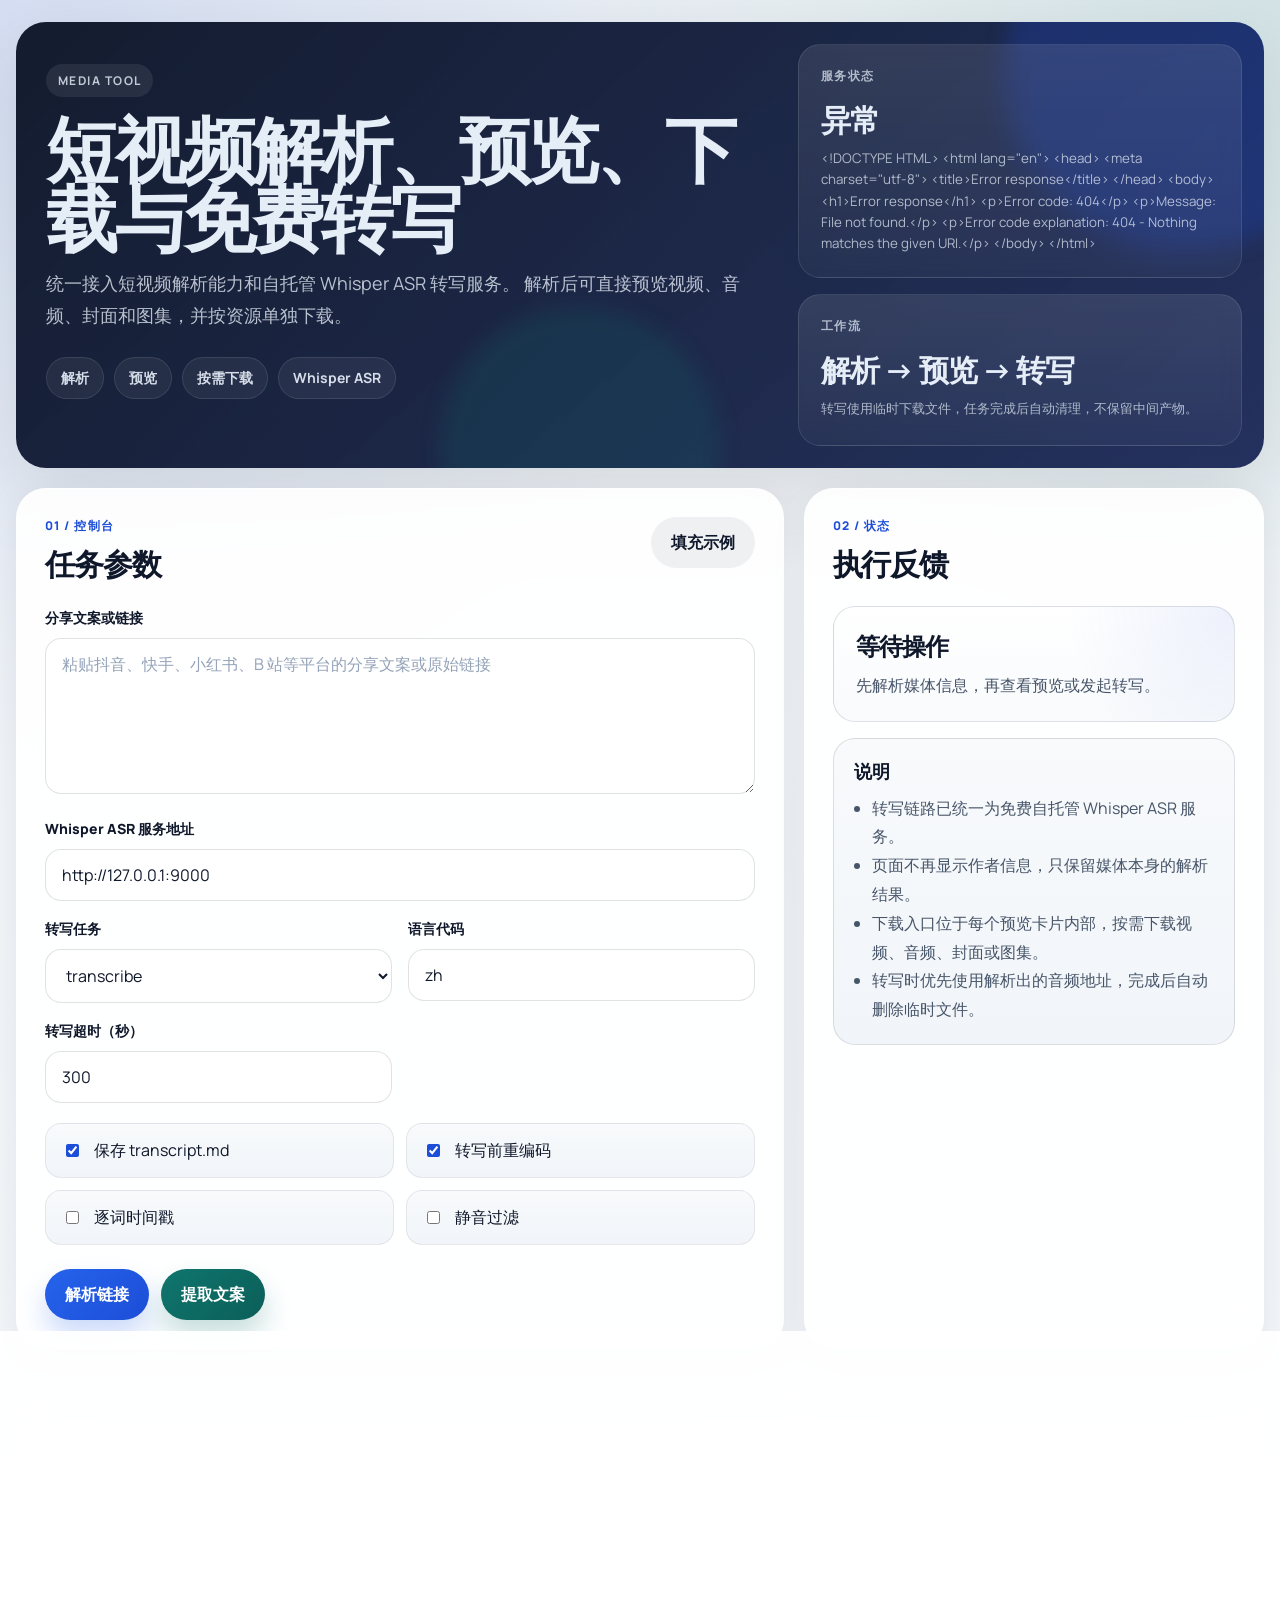
==== commit 52590881: "refactor(media-tool): 🗑️ 移除豆包输入法 ASR 独立客户端 删除 `doubaoime_asr` 模块及其音频编码、设备注册、 凭据管理与 WebSocket 转写实现。  " ====
--- a/web/index.html
+++ b/web/index.html
@@ -6,23 +6,24 @@
   <title>media-tool</title>
   <link rel="preconnect" href="https://fonts.googleapis.com">
   <link rel="preconnect" href="https://fonts.gstatic.com" crossorigin>
-  <link href="https://fonts.googleapis.com/css2?family=Fira+Code:wght@400;500;600&family=Manrope:wght@400;500;600;700;800&display=swap" rel="stylesheet">
+  <link href="https://fonts.googleapis.com/css2?family=Fira+Code:wght@400;500&family=Manrope:wght@500;700;800&display=swap" rel="stylesheet">
   <link rel="stylesheet" href="/web/styles.css">
 </head>
 <body>
   <div class="page-shell">
     <header class="hero-panel">
       <div class="hero-copy">
-        <p class="eyebrow">MEDIA INTELLIGENCE CONSOLE</p>
-        <h1>解析、预览、转写，一套界面完成。</h1>
+        <span class="eyebrow">MEDIA TOOL</span>
+        <h1>短视频解析、预览、下载与免费转写</h1>
         <p class="hero-text">
-          面向短视频内容处理的统一控制台。先解析媒体结构，再直接预览视频、音频、封面和图集。
-          转写层已经统一到 OpenTypeless 模型链，只保留 IME 与官方文件识别两种模式。
+          统一接入短视频解析能力和自托管 Whisper ASR 转写服务。
+          解析后可直接预览视频、音频、封面和图集，并按资源单独下载。
         </p>
         <div class="hero-tags">
-          <span>OpenTypeless</span>
-          <span>同源媒体预览</span>
-          <span>单项下载</span>
+          <span>解析</span>
+          <span>预览</span>
+          <span>按需下载</span>
+          <span>Whisper ASR</span>
         </div>
       </div>
 
@@ -30,12 +31,12 @@
         <article class="metric-card">
           <span class="metric-label">服务状态</span>
           <strong id="health-status">检测中</strong>
-          <small id="health-hint">正在检查接口可用性</small>
+          <small id="health-hint">正在检查接口健康状态</small>
         </article>
         <article class="metric-card">
           <span class="metric-label">工作流</span>
-          <strong>解析 -> 预览 -> 提取</strong>
-          <small>转写临时文件自动清理，不保留中间产物</small>
+          <strong>解析 → 预览 → 转写</strong>
+          <small>转写使用临时下载文件，任务完成后自动清理，不保留中间产物。</small>
         </article>
       </div>
     </header>
@@ -51,81 +52,49 @@
         </div>
 
         <label class="field-label" for="media-text">分享文案或链接</label>
-        <textarea
-          id="media-text"
-          class="text-input textarea-input"
-          placeholder="粘贴短视频分享文案、短链或原始链接"
-        ></textarea>
+        <textarea id="media-text" class="text-input textarea-input" placeholder="粘贴抖音、快手、小红书、B 站等平台的分享文案或原始链接"></textarea>
 
         <div class="config-grid">
+          <div class="full-span">
+            <label class="field-label" for="transcription-base-url">Whisper ASR 服务地址</label>
+            <input id="transcription-base-url" class="text-input" type="text" placeholder="http://127.0.0.1:9000">
+          </div>
+
           <div>
-            <label class="field-label" for="api-model">OpenTypeless 模型</label>
-            <select id="api-model" class="text-input">
-              <option value="doubao-asr">doubao-asr</option>
-              <option value="doubao-asr-official">doubao-asr-official</option>
-              <option value="doubao-asr-official-standard">doubao-asr-official-standard</option>
-              <option value="doubao-asr-official-flash">doubao-asr-official-flash</option>
+            <label class="field-label" for="transcription-task">转写任务</label>
+            <select id="transcription-task" class="text-input">
+              <option value="transcribe">transcribe</option>
+              <option value="translate">translate</option>
             </select>
           </div>
 
-          <div id="official-mode-wrap">
-            <label class="field-label" for="official-mode">官方默认模式</label>
-            <select id="official-mode" class="text-input">
-              <option value="flash">flash</option>
-              <option value="standard">standard</option>
-            </select>
+          <div>
+            <label class="field-label" for="transcription-language">语言代码</label>
+            <input id="transcription-language" class="text-input" type="text" placeholder="zh">
           </div>
 
-          <div class="full-span" id="credential-path-wrap">
-            <label class="field-label" for="credential-path">IME 凭据文件</label>
-            <input
-              id="credential-path"
-              class="text-input"
-              type="text"
-              placeholder="/app/runtime/storage/opentypeless/credentials.json"
-            >
-          </div>
-
-          <div id="device-id-wrap">
-            <label class="field-label" for="device-id">IME 设备 ID</label>
-            <input id="device-id" class="text-input" type="text" placeholder="可选">
-          </div>
-
-          <div id="token-wrap">
-            <label class="field-label" for="token">IME Token</label>
-            <input id="token" class="text-input" type="password" placeholder="可选">
-          </div>
-
-          <div id="official-app-key-wrap">
-            <label class="field-label" for="official-app-key">官方 App Key</label>
-            <input
-              id="official-app-key"
-              class="text-input"
-              type="password"
-              placeholder="官方文件识别 App Key"
-            >
-          </div>
-
-          <div id="official-access-key-wrap">
-            <label class="field-label" for="official-access-key">官方 Access Key</label>
-            <input
-              id="official-access-key"
-              class="text-input"
-              type="password"
-              placeholder="官方文件识别 Access Key"
-            >
-          </div>
-
-          <div class="full-span" id="official-uid-wrap">
-            <label class="field-label" for="official-uid">官方 UID</label>
-            <input id="official-uid" class="text-input" type="text" placeholder="opentypeless">
+          <div>
+            <label class="field-label" for="transcription-timeout">转写超时（秒）</label>
+            <input id="transcription-timeout" class="text-input" type="number" min="30" step="10" placeholder="300">
           </div>
         </div>
 
         <div class="toggle-grid">
           <label class="toggle-card">
             <input type="checkbox" id="save-transcript" checked>
-            <span>保存 transcript</span>
+            <span>保存 transcript.md</span>
+          </label>
+          <label class="toggle-card">
+            <input type="checkbox" id="transcription-encode" checked>
+            <span>转写前重编码</span>
+          </label>
+          <label class="toggle-card">
+            <input type="checkbox" id="transcription-word-timestamps">
+            <span>逐词时间戳</span>
+          </label>
+          <label class="toggle-card">
+            <input type="checkbox" id="transcription-vad-filter">
+            <span>静音过滤</span>
           </label>
         </div>
 
@@ -151,9 +120,10 @@
         <div class="tips-card">
           <h3>说明</h3>
           <ul>
-            <li>当前转写能力统一为 OpenTypeless 模型链，不再提供旧的 openai、funasr、独立豆包配置。</li>
-            <li>媒体预览与下载均通过同源接口代理，避免浏览器跨域问题。</li>
-            <li>转写时下载的视频和提取出的中间音频会在服务端自动删除。</li>
+            <li>转写链路已统一为免费自托管 Whisper ASR 服务。</li>
+            <li>页面不再显示作者信息，只保留媒体本身的解析结果。</li>
+            <li>下载入口位于每个预览卡片内部，按需下载视频、音频、封面或图集。</li>
+            <li>转写时优先使用解析出的音频地址，完成后自动删除临时文件。</li>
           </ul>
         </div>
       </aside>
@@ -196,13 +166,6 @@
     </main>
   </div>
 
-  <template id="summary-item-template">
-    <article class="summary-item">
-      <span class="summary-key"></span>
-      <strong class="summary-value"></strong>
-    </article>
-  </template>
-
   <script src="/web/app.js"></script>
 </body>
 </html>
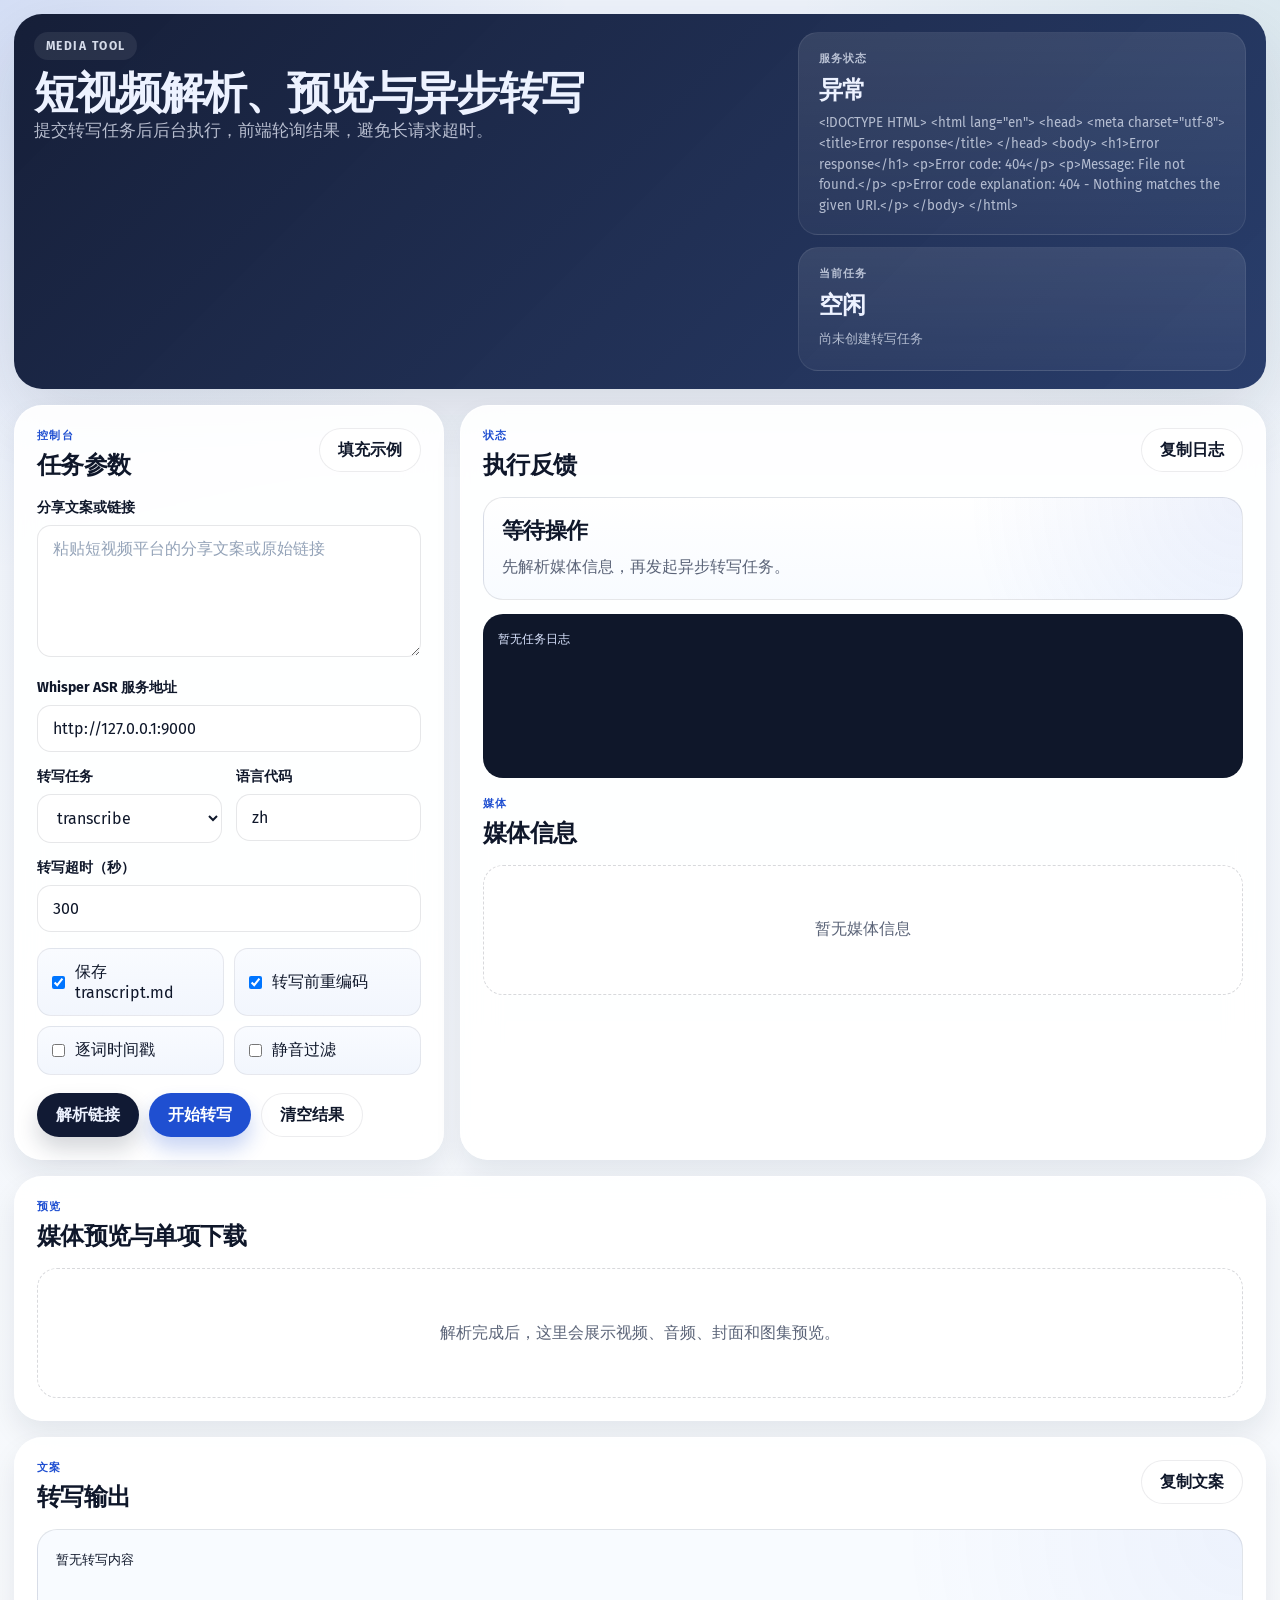
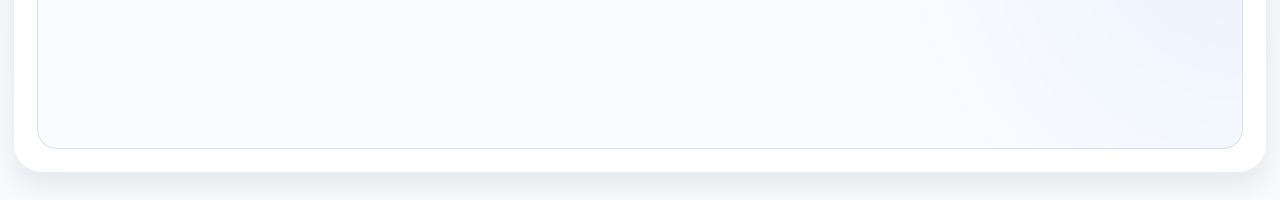
==== commit bb3f2c19: "feat(media-tool): ✨ 改造转写为异步任务轮询流程 新增后台转写任务服务与 `/api/jobs/{job_id}` 查询接口， 将 Web 端提取文案改为“创建任务 + 轮询结果”模" ====
--- a/web/index.html
+++ b/web/index.html
@@ -6,60 +6,51 @@
   <title>media-tool</title>
   <link rel="preconnect" href="https://fonts.googleapis.com">
   <link rel="preconnect" href="https://fonts.gstatic.com" crossorigin>
-  <link href="https://fonts.googleapis.com/css2?family=Fira+Code:wght@400;500&family=Manrope:wght@500;700;800&display=swap" rel="stylesheet">
+  <link href="https://fonts.googleapis.com/css2?family=Fira+Code:wght@400;500&family=Fira+Sans:wght@400;500;600;700;800&display=swap" rel="stylesheet">
   <link rel="stylesheet" href="/web/styles.css">
 </head>
 <body>
   <div class="page-shell">
-    <header class="hero-panel">
-      <div class="hero-copy">
-        <span class="eyebrow">MEDIA TOOL</span>
-        <h1>短视频解析、预览、下载与免费转写</h1>
-        <p class="hero-text">
-          统一接入短视频解析能力和自托管 Whisper ASR 转写服务。
-          解析后可直接预览视频、音频、封面和图集，并按资源单独下载。
-        </p>
-        <div class="hero-tags">
-          <span>解析</span>
-          <span>预览</span>
-          <span>按需下载</span>
-          <span>Whisper ASR</span>
+    <header class="topbar">
+      <div class="topbar-main">
+        <span class="brand-pill">MEDIA TOOL</span>
+        <div>
+          <h1>短视频解析、预览与异步转写</h1>
+          <p>提交转写任务后后台执行，前端轮询结果，避免长请求超时。</p>
         </div>
       </div>
-
-      <div class="hero-metrics">
+      <div class="topbar-side">
         <article class="metric-card">
           <span class="metric-label">服务状态</span>
           <strong id="health-status">检测中</strong>
           <small id="health-hint">正在检查接口健康状态</small>
         </article>
         <article class="metric-card">
-          <span class="metric-label">工作流</span>
-          <strong>解析 → 预览 → 转写</strong>
-          <small>转写使用临时下载文件，任务完成后自动清理，不保留中间产物。</small>
+          <span class="metric-label">当前任务</span>
+          <strong id="job-status">空闲</strong>
+          <small id="job-hint">尚未创建转写任务</small>
         </article>
       </div>
     </header>
 
-    <main class="dashboard-grid">
+    <main class="workspace-grid">
       <section class="panel control-panel">
         <div class="panel-head">
           <div>
-            <p class="section-tag">01 / 控制台</p>
+            <p class="section-tag">控制台</p>
             <h2>任务参数</h2>
           </div>
           <button class="ghost-button" id="fill-demo" type="button">填充示例</button>
         </div>
 
         <label class="field-label" for="media-text">分享文案或链接</label>
-        <textarea id="media-text" class="text-input textarea-input" placeholder="粘贴抖音、快手、小红书、B 站等平台的分享文案或原始链接"></textarea>
+        <textarea id="media-text" class="text-input textarea-input" placeholder="粘贴短视频平台的分享文案或原始链接"></textarea>
 
         <div class="config-grid">
           <div class="full-span">
             <label class="field-label" for="transcription-base-url">Whisper ASR 服务地址</label>
             <input id="transcription-base-url" class="text-input" type="text" placeholder="http://127.0.0.1:9000">
           </div>
-
           <div>
             <label class="field-label" for="transcription-task">转写任务</label>
             <select id="transcription-task" class="text-input">
@@ -67,13 +58,11 @@
               <option value="translate">translate</option>
             </select>
           </div>
-
           <div>
             <label class="field-label" for="transcription-language">语言代码</label>
             <input id="transcription-language" class="text-input" type="text" placeholder="zh">
           </div>
-
-          <div>
+          <div class="full-span">
             <label class="field-label" for="transcription-timeout">转写超时（秒）</label>
             <input id="transcription-timeout" class="text-input" type="number" min="30" step="10" placeholder="300">
           </div>
@@ -100,55 +89,46 @@
 
         <div class="action-row">
           <button class="primary-button" id="parse-action" type="button">解析链接</button>
-          <button class="highlight-button" id="extract-action" type="button">提取文案</button>
+          <button class="highlight-button" id="extract-action" type="button">开始转写</button>
+          <button class="ghost-button" id="clear-results" type="button">清空结果</button>
         </div>
       </section>
 
       <aside class="panel side-panel">
         <div class="panel-head">
           <div>
-            <p class="section-tag">02 / 状态</p>
+            <p class="section-tag">状态</p>
             <h2>执行反馈</h2>
           </div>
+          <button class="ghost-button" id="copy-log" type="button">复制日志</button>
         </div>
 
         <div id="status-card" class="status-card idle" role="alert" aria-live="polite">
           <strong id="status-title">等待操作</strong>
-          <p id="status-message">先解析媒体信息，再查看预览或发起转写。</p>
+          <p id="status-message">先解析媒体信息，再发起异步转写任务。</p>
         </div>
 
-        <div class="tips-card">
-          <h3>说明</h3>
-          <ul>
-            <li>转写链路已统一为免费自托管 Whisper ASR 服务。</li>
-            <li>页面不再显示作者信息，只保留媒体本身的解析结果。</li>
-            <li>下载入口位于每个预览卡片内部，按需下载视频、音频、封面或图集。</li>
-            <li>转写时优先使用解析出的音频地址，完成后自动删除临时文件。</li>
-          </ul>
+        <pre id="log-output" class="log-box">暂无任务日志</pre>
+
+        <div class="panel-head compact-head">
+          <div>
+            <p class="section-tag">媒体</p>
+            <h2>媒体信息</h2>
+          </div>
+        </div>
+        <div id="media-info" class="meta-grid empty-state">
+          <p>暂无媒体信息</p>
         </div>
       </aside>
-
-      <section class="panel summary-panel">
-        <div class="panel-head">
-          <div>
-            <p class="section-tag">03 / 解析结果</p>
-            <h2>媒体信息</h2>
-          </div>
-          <button class="ghost-button" id="clear-results" type="button">清空结果</button>
-        </div>
-        <div id="result-summary" class="summary-grid empty-state">
-          <p>暂无解析结果</p>
-        </div>
-      </section>
 
       <section class="panel preview-panel">
         <div class="panel-head">
           <div>
-            <p class="section-tag">04 / 预览</p>
+            <p class="section-tag">预览</p>
             <h2>媒体预览与单项下载</h2>
           </div>
         </div>
-        <div id="preview-grid" class="preview-grid empty-state">
+        <div id="preview-grid" class="preview-area empty-state">
           <p>解析完成后，这里会展示视频、音频、封面和图集预览。</p>
         </div>
       </section>
@@ -156,7 +136,7 @@
       <section class="panel transcript-panel">
         <div class="panel-head">
           <div>
-            <p class="section-tag">05 / 文案</p>
+            <p class="section-tag">文案</p>
             <h2>转写输出</h2>
           </div>
           <button class="ghost-button" id="copy-transcript" type="button">复制文案</button>
--- a/web/styles.css
+++ b/web/styles.css
@@ -1,29 +1,28 @@
 :root {
-  --bg: #eef2f6;
-  --bg-deep: #dce4ec;
+  --bg: #e9eef7;
   --surface: rgba(255, 255, 255, 0.92);
   --surface-strong: #ffffff;
-  --surface-dark: #0f172a;
-  --surface-dark-soft: #162033;
+  --surface-dark: #111a34;
+  --surface-dark-soft: #243760;
   --text: #0f172a;
-  --text-soft: #475569;
-  --text-inverse: #e5edf7;
-  --line: rgba(15, 23, 42, 0.12);
-  --line-strong: rgba(15, 23, 42, 0.18);
-  --primary: #1d4ed8;
-  --primary-soft: rgba(29, 78, 216, 0.12);
+  --text-soft: #5b6478;
+  --text-inverse: #edf2ff;
+  --line: rgba(15, 23, 42, 0.1);
+  --line-strong: rgba(15, 23, 42, 0.16);
+  --primary: #1f4fd1;
+  --primary-soft: rgba(31, 79, 209, 0.12);
   --accent: #0f766e;
   --accent-soft: rgba(15, 118, 110, 0.12);
   --danger: #dc2626;
   --success: #15803d;
   --warning: #b45309;
-  --shadow-lg: 0 28px 80px rgba(15, 23, 42, 0.12);
-  --shadow-md: 0 14px 34px rgba(15, 23, 42, 0.08);
-  --radius-xl: 30px;
-  --radius-lg: 22px;
-  --radius-md: 16px;
-  --radius-sm: 12px;
-  --transition: 220ms ease;
+  --shadow-lg: 0 26px 70px rgba(17, 26, 52, 0.12);
+  --shadow-md: 0 14px 28px rgba(17, 26, 52, 0.08);
+  --radius-xl: 28px;
+  --radius-lg: 20px;
+  --radius-md: 14px;
+  --radius-sm: 10px;
+  --transition: 180ms ease;
 }
 
 * {
@@ -37,12 +36,12 @@
 body {
   margin: 0;
   min-height: 100vh;
-  font-family: "Manrope", sans-serif;
+  font-family: "Fira Sans", sans-serif;
   color: var(--text);
   background:
-    radial-gradient(circle at top left, rgba(29, 78, 216, 0.12), transparent 28%),
-    radial-gradient(circle at top right, rgba(15, 118, 110, 0.12), transparent 24%),
-    linear-gradient(180deg, var(--bg) 0%, #f8fafc 100%);
+    radial-gradient(circle at top left, rgba(31, 79, 209, 0.12), transparent 26%),
+    radial-gradient(circle at top right, rgba(15, 118, 110, 0.08), transparent 22%),
+    linear-gradient(180deg, #eef3fb 0%, #f8fafc 100%);
 }
 
 button,
@@ -64,174 +63,120 @@
 }
 
 .page-shell {
-  width: min(1440px, calc(100% - 32px));
-  margin: 22px auto 44px;
-}
-
-.hero-panel {
-  display: grid;
-  grid-template-columns: 1.5fr 0.9fr;
-  gap: 20px;
-  padding: 22px;
+  width: min(1360px, calc(100% - 28px));
+  margin: 14px auto 28px;
+}
+
+.topbar {
+  display: grid;
+  grid-template-columns: minmax(0, 1.5fr) minmax(320px, 0.9fr);
+  gap: 16px;
+  padding: 18px 20px;
   border-radius: var(--radius-xl);
   background:
-    linear-gradient(135deg, rgba(15, 23, 42, 0.98), rgba(23, 37, 84, 0.94)),
-    linear-gradient(180deg, rgba(255, 255, 255, 0.05), rgba(255, 255, 255, 0));
+    linear-gradient(135deg, rgba(17, 26, 52, 0.98), rgba(33, 54, 102, 0.96)),
+    linear-gradient(180deg, rgba(255, 255, 255, 0.04), rgba(255, 255, 255, 0));
   box-shadow: var(--shadow-lg);
-  overflow: hidden;
-  position: relative;
-}
-
-.hero-panel::before,
-.hero-panel::after {
-  content: "";
-  position: absolute;
-  border-radius: 999px;
-  filter: blur(10px);
-  pointer-events: none;
-}
-
-.hero-panel::before {
-  width: 360px;
-  height: 360px;
-  top: -130px;
-  right: -100px;
-  background: rgba(29, 78, 216, 0.24);
-}
-
-.hero-panel::after {
-  width: 280px;
-  height: 280px;
-  bottom: -120px;
-  left: 34%;
-  background: rgba(15, 118, 110, 0.18);
-}
-
-.hero-copy,
-.hero-metrics,
-.panel {
-  position: relative;
-  z-index: 1;
-}
-
-.hero-copy {
-  padding: 20px 8px 20px 8px;
+}
+
+.topbar-main {
+  display: grid;
+  gap: 12px;
+  align-content: start;
   color: var(--text-inverse);
 }
 
-.eyebrow,
+.brand-pill,
 .section-tag,
 .metric-label,
 .preview-type,
-.summary-key {
+.meta-label {
   letter-spacing: 0.12em;
   text-transform: uppercase;
 }
 
-.eyebrow {
+.brand-pill {
   display: inline-flex;
-  padding: 8px 12px;
+  width: fit-content;
+  padding: 7px 12px;
   border-radius: 999px;
   background: rgba(255, 255, 255, 0.08);
-  color: rgba(229, 237, 247, 0.82);
+  color: rgba(237, 242, 255, 0.88);
   font-size: 12px;
   font-weight: 700;
 }
 
-.hero-copy h1 {
-  margin: 18px 0 14px;
+.topbar h1 {
+  margin: 0;
   max-width: 720px;
-  font-size: clamp(40px, 5.6vw, 76px);
-  line-height: 0.96;
-  letter-spacing: -0.045em;
-}
-
-.hero-text {
-  max-width: 760px;
-  margin: 0;
-  color: rgba(229, 237, 247, 0.78);
-  font-size: 18px;
-  line-height: 1.8;
-}
-
-.hero-tags {
-  display: flex;
-  flex-wrap: wrap;
-  gap: 10px;
-  margin-top: 26px;
-}
-
-.hero-tags span {
-  padding: 10px 14px;
-  border-radius: 999px;
-  border: 1px solid rgba(255, 255, 255, 0.1);
-  background: rgba(255, 255, 255, 0.06);
-  color: rgba(229, 237, 247, 0.92);
-  font-size: 14px;
-  font-weight: 700;
-}
-
-.hero-metrics {
-  display: grid;
-  gap: 16px;
+  font-size: clamp(28px, 4vw, 44px);
+  line-height: 1.02;
+  letter-spacing: -0.04em;
+}
+
+.topbar p {
+  margin: 0;
+  max-width: 780px;
+  color: rgba(237, 242, 255, 0.74);
+  font-size: 17px;
+  line-height: 1.7;
+}
+
+.topbar-side {
+  display: grid;
+  gap: 12px;
 }
 
 .metric-card {
-  min-height: 152px;
-  padding: 22px;
+  min-height: 124px;
+  padding: 18px 20px;
   border-radius: var(--radius-lg);
   background: linear-gradient(180deg, rgba(255, 255, 255, 0.1), rgba(255, 255, 255, 0.04));
-  border: 1px solid rgba(255, 255, 255, 0.1);
+  border: 1px solid rgba(255, 255, 255, 0.08);
   color: var(--text-inverse);
-  backdrop-filter: blur(10px);
 }
 
 .metric-label {
   display: block;
-  margin-bottom: 18px;
-  font-size: 12px;
+  margin-bottom: 12px;
+  color: rgba(237, 242, 255, 0.72);
+  font-size: 11px;
   font-weight: 700;
-  color: rgba(229, 237, 247, 0.72);
 }
 
 .metric-card strong {
   display: block;
-  font-size: 30px;
-  line-height: 1.1;
+  font-size: 24px;
+  line-height: 1.05;
   letter-spacing: -0.03em;
 }
 
 .metric-card small {
   display: block;
-  margin-top: 12px;
-  color: rgba(229, 237, 247, 0.72);
-  line-height: 1.6;
-}
-
-.dashboard-grid {
-  display: grid;
-  grid-template-columns: 1.25fr 0.75fr;
-  gap: 20px;
-  margin-top: 20px;
-}
-
-.panel {
-  padding: 28px;
-  border-radius: var(--radius-xl);
-  background: var(--surface);
-  border: 1px solid rgba(255, 255, 255, 0.7);
-  box-shadow: var(--shadow-md);
-  backdrop-filter: blur(18px);
-}
-
-.control-panel {
-  min-height: 580px;
-}
-
-.summary-panel,
+  margin-top: 10px;
+  color: rgba(237, 242, 255, 0.7);
+  line-height: 1.55;
+}
+
+.workspace-grid {
+  display: grid;
+  grid-template-columns: 430px minmax(0, 1fr);
+  gap: 16px;
+  margin-top: 16px;
+}
+
 .preview-panel,
 .transcript-panel {
   grid-column: 1 / -1;
+}
+
+.panel {
+  padding: 22px;
+  border-radius: var(--radius-xl);
+  background: var(--surface);
+  border: 1px solid rgba(255, 255, 255, 0.74);
+  box-shadow: var(--shadow-md);
+  backdrop-filter: blur(18px);
 }
 
 .panel-head {
@@ -239,36 +184,40 @@
   justify-content: space-between;
   gap: 12px;
   align-items: flex-start;
-  margin-bottom: 20px;
+  margin-bottom: 16px;
+}
+
+.compact-head {
+  margin-top: 18px;
 }
 
 .section-tag {
-  margin: 0 0 8px;
+  margin: 0 0 6px;
   color: var(--primary);
-  font-size: 12px;
+  font-size: 11px;
   font-weight: 800;
 }
 
 .panel-head h2 {
   margin: 0;
-  font-size: 30px;
-  letter-spacing: -0.035em;
+  font-size: 24px;
+  letter-spacing: -0.03em;
 }
 
 .field-label {
   display: inline-block;
-  margin-bottom: 10px;
+  margin-bottom: 8px;
   font-size: 14px;
-  font-weight: 800;
+  font-weight: 700;
 }
 
 .text-input {
   width: 100%;
+  padding: 13px 15px;
   border: 1px solid var(--line);
   border-radius: var(--radius-md);
   background: rgba(255, 255, 255, 0.88);
   color: var(--text);
-  padding: 14px 16px;
   transition:
     border-color var(--transition),
     box-shadow var(--transition),
@@ -281,21 +230,21 @@
 
 .text-input:focus {
   outline: none;
-  border-color: rgba(29, 78, 216, 0.42);
-  box-shadow: 0 0 0 5px rgba(29, 78, 216, 0.12);
+  border-color: rgba(31, 79, 209, 0.42);
+  box-shadow: 0 0 0 5px rgba(31, 79, 209, 0.12);
   background: #fff;
 }
 
 .textarea-input {
-  min-height: 156px;
+  min-height: 132px;
   resize: vertical;
 }
 
 .config-grid {
   display: grid;
   grid-template-columns: repeat(2, minmax(0, 1fr));
-  gap: 16px;
-  margin-top: 18px;
+  gap: 14px;
+  margin-top: 16px;
 }
 
 .full-span {
@@ -305,40 +254,37 @@
 .toggle-grid {
   display: grid;
   grid-template-columns: repeat(2, minmax(0, 1fr));
-  gap: 12px;
-  margin-top: 20px;
+  gap: 10px;
+  margin-top: 16px;
 }
 
 .toggle-card {
   display: flex;
   align-items: center;
-  gap: 12px;
-  padding: 15px 16px;
+  gap: 10px;
+  padding: 13px 14px;
   border-radius: var(--radius-md);
   border: 1px solid rgba(15, 23, 42, 0.08);
-  background: linear-gradient(180deg, #f8fafc, #f1f5f9);
+  background: linear-gradient(180deg, #f9fbff, #f2f6fd);
   cursor: pointer;
-  transition:
-    transform var(--transition),
-    border-color var(--transition),
-    box-shadow var(--transition);
+  transition: transform var(--transition), border-color var(--transition), box-shadow var(--transition);
 }
 
 .toggle-card:hover {
   transform: translateY(-1px);
-  border-color: rgba(29, 78, 216, 0.18);
-  box-shadow: 0 10px 18px rgba(15, 23, 42, 0.05);
+  border-color: rgba(31, 79, 209, 0.18);
+  box-shadow: 0 10px 18px rgba(17, 26, 52, 0.06);
 }
 
 .toggle-card input {
-  accent-color: var(--primary);
+  margin: 0;
 }
 
 .action-row {
   display: flex;
   flex-wrap: wrap;
-  gap: 12px;
-  margin-top: 24px;
+  gap: 10px;
+  margin-top: 18px;
 }
 
 .primary-button,
@@ -346,7 +292,12 @@
 .ghost-button,
 .asset-button,
 .mini-button {
-  border: none;
+  display: inline-flex;
+  align-items: center;
+  justify-content: center;
+  border-radius: 999px;
+  border: 1px solid transparent;
+  font-weight: 700;
   cursor: pointer;
   transition:
     transform var(--transition),
@@ -359,26 +310,26 @@
 .primary-button,
 .highlight-button,
 .ghost-button {
-  padding: 14px 20px;
-  border-radius: 999px;
-  font-weight: 800;
+  min-height: 44px;
+  padding: 0 18px;
 }
 
 .primary-button {
-  background: linear-gradient(135deg, #2563eb, #1d4ed8);
+  background: var(--surface-dark);
+  color: var(--text-inverse);
+  box-shadow: 0 12px 22px rgba(17, 26, 52, 0.18);
+}
+
+.highlight-button {
+  background: var(--primary);
   color: white;
-  box-shadow: 0 16px 28px rgba(37, 99, 235, 0.24);
-}
-
-.highlight-button {
-  background: linear-gradient(135deg, #0f766e, #0b5e58);
-  color: white;
-  box-shadow: 0 16px 28px rgba(15, 118, 110, 0.24);
+  box-shadow: 0 12px 20px rgba(31, 79, 209, 0.24);
 }
 
 .ghost-button {
-  background: rgba(15, 23, 42, 0.06);
+  background: rgba(255, 255, 255, 0.72);
   color: var(--text);
+  border-color: rgba(15, 23, 42, 0.08);
 }
 
 .primary-button:hover,
@@ -386,36 +337,42 @@
 .ghost-button:hover,
 .asset-button:hover,
 .mini-button:hover {
-  transform: translateY(-2px);
+  transform: translateY(-1px);
 }
 
 .status-card,
-.tips-card,
-.summary-item,
+.meta-item,
 .preview-card,
-.gallery-item {
+.gallery-item,
+.log-box,
+.transcript-box {
   border: 1px solid var(--line);
   border-radius: var(--radius-lg);
 }
 
 .status-card {
-  padding: 22px;
+  padding: 18px;
   background:
-    radial-gradient(circle at top right, rgba(29, 78, 216, 0.08), transparent 40%),
-    linear-gradient(180deg, #ffffff, #f8fafc);
+    radial-gradient(circle at top right, rgba(31, 79, 209, 0.08), transparent 36%),
+    linear-gradient(180deg, #ffffff, #f8fbff);
 }
 
 .status-card strong {
   display: block;
   margin-bottom: 8px;
-  font-size: 24px;
+  font-size: 22px;
   letter-spacing: -0.03em;
 }
 
 .status-card p {
   margin: 0;
-  line-height: 1.75;
+  max-height: 48px;
+  overflow: hidden;
+  line-height: 1.65;
   color: var(--text-soft);
+  display: -webkit-box;
+  -webkit-line-clamp: 2;
+  -webkit-box-orient: vertical;
 }
 
 .status-card.loading {
@@ -430,47 +387,47 @@
   border-color: rgba(220, 38, 38, 0.28);
 }
 
-.tips-card {
-  margin-top: 16px;
-  padding: 20px;
-  background: linear-gradient(180deg, #f8fafc, #f1f5f9);
-}
-
-.tips-card h3 {
-  margin: 0 0 10px;
-  font-size: 18px;
-}
-
-.tips-card ul {
-  margin: 0;
-  padding-left: 18px;
-  line-height: 1.8;
-  color: var(--text-soft);
-}
-
-.summary-grid {
-  display: grid;
-  grid-template-columns: repeat(4, minmax(0, 1fr));
-  gap: 12px;
-}
-
-.summary-item {
-  padding: 18px;
+.log-box {
+  height: 164px;
+  margin: 14px 0 0;
+  padding: 14px;
+  background: #0f172a;
+  color: #dbe5ff;
+  font-family: "Fira Code", monospace;
+  font-size: 12px;
+  line-height: 1.7;
+  overflow: auto;
+  white-space: pre-wrap;
+  word-break: break-word;
+}
+
+.meta-grid {
+  display: grid;
+  grid-template-columns: repeat(2, minmax(0, 1fr));
+  gap: 10px;
+}
+
+.meta-item {
+  padding: 14px;
   background: rgba(255, 255, 255, 0.88);
 }
 
-.summary-key {
-  display: block;
-  font-size: 12px;
+.meta-item.wide {
+  grid-column: 1 / -1;
+}
+
+.meta-label {
+  display: block;
+  font-size: 11px;
   font-weight: 800;
   color: #64748b;
 }
 
-.summary-value {
-  display: block;
-  margin-top: 10px;
-  font-size: 18px;
-  line-height: 1.5;
+.meta-value {
+  display: block;
+  margin-top: 8px;
+  font-size: 15px;
+  line-height: 1.55;
   word-break: break-word;
 }
 
@@ -478,7 +435,7 @@
   display: flex;
   align-items: center;
   justify-content: center;
-  min-height: 160px;
+  min-height: 130px;
   padding: 24px;
   border: 1px dashed var(--line-strong);
   border-radius: var(--radius-lg);
@@ -486,19 +443,25 @@
   background: rgba(255, 255, 255, 0.55);
 }
 
-.preview-grid {
-  display: grid;
-  grid-template-columns: repeat(2, minmax(0, 1fr));
+.preview-area {
+  display: grid;
   gap: 16px;
 }
 
+.preview-layout {
+  display: grid;
+  grid-template-columns: minmax(0, 1.5fr) minmax(280px, 0.9fr);
+  gap: 16px;
+}
+
+.preview-stack {
+  display: grid;
+  gap: 16px;
+}
+
 .preview-card {
-  padding: 18px;
-  background: linear-gradient(180deg, #ffffff, #f8fafc);
-}
-
-.preview-card-wide {
-  grid-column: 1 / -1;
+  padding: 16px;
+  background: linear-gradient(180deg, #ffffff, #f8fbff);
 }
 
 .preview-card-head {
@@ -506,12 +469,12 @@
   justify-content: space-between;
   gap: 12px;
   align-items: flex-start;
-  margin-bottom: 14px;
+  margin-bottom: 12px;
 }
 
 .preview-type {
   display: block;
-  margin-bottom: 8px;
+  margin-bottom: 6px;
   font-size: 11px;
   font-weight: 800;
   color: var(--accent);
@@ -519,8 +482,18 @@
 
 .preview-card h3 {
   margin: 0;
-  font-size: 22px;
+  font-size: 20px;
   letter-spacing: -0.03em;
+}
+
+.placeholder-box {
+  display: flex;
+  align-items: center;
+  justify-content: center;
+  min-height: 220px;
+  border-radius: var(--radius-md);
+  background: linear-gradient(180deg, #f8fafc, #eef2f7);
+  color: var(--text-soft);
 }
 
 .media-player,
@@ -528,62 +501,48 @@
   width: 100%;
   border-radius: var(--radius-md);
   border: 1px solid rgba(15, 23, 42, 0.08);
+}
+
+.compact-video {
+  aspect-ratio: 16 / 9;
   background: #0f172a;
-}
-
-.media-player {
-  aspect-ratio: 16 / 9;
+  max-height: 320px;
 }
 
 .audio-player {
   width: 100%;
-  margin-top: 4px;
-}
-
-.image-preview {
-  max-height: 420px;
+  margin-top: 8px;
+}
+
+.compact-cover {
+  height: 170px;
   object-fit: cover;
-  background: #e2e8f0;
-}
-
-.asset-url {
-  margin: 14px 0 0;
-  font-family: "Fira Code", monospace;
-  font-size: 12px;
-  line-height: 1.75;
-  color: #64748b;
-  word-break: break-all;
+  background: #dbe4f3;
 }
 
 .asset-actions,
 .gallery-actions {
   display: flex;
   flex-wrap: wrap;
-  gap: 10px;
-  margin-top: 14px;
+  gap: 8px;
 }
 
 .asset-button,
 .mini-button {
-  display: inline-flex;
-  align-items: center;
-  justify-content: center;
-  border-radius: 999px;
-  border: 1px solid rgba(15, 23, 42, 0.1);
   background: white;
   color: var(--text);
-  font-weight: 700;
+  border-color: rgba(15, 23, 42, 0.08);
 }
 
 .asset-button {
-  min-height: 42px;
-  padding: 0 16px;
+  min-height: 40px;
+  padding: 0 14px;
 }
 
 .asset-button.primary {
   background: var(--primary-soft);
   color: var(--primary);
-  border-color: rgba(29, 78, 216, 0.16);
+  border-color: rgba(31, 79, 209, 0.16);
 }
 
 .mini-button {
@@ -592,9 +551,14 @@
   font-size: 13px;
 }
 
+.gallery-section {
+  display: grid;
+  gap: 12px;
+}
+
 .gallery-grid {
   display: grid;
-  grid-template-columns: repeat(3, minmax(0, 1fr));
+  grid-template-columns: repeat(4, minmax(0, 1fr));
   gap: 12px;
 }
 
@@ -607,7 +571,7 @@
   width: 100%;
   aspect-ratio: 1 / 1;
   object-fit: cover;
-  background: #e2e8f0;
+  background: #dbe4f3;
 }
 
 .gallery-item figcaption {
@@ -616,22 +580,20 @@
 
 .gallery-item span {
   display: block;
-  margin-bottom: 10px;
-  font-weight: 800;
+  margin-bottom: 8px;
+  font-weight: 700;
 }
 
 .transcript-box {
-  min-height: 280px;
-  margin: 0;
-  padding: 22px;
-  border-radius: var(--radius-lg);
-  border: 1px solid var(--line);
+  min-height: 220px;
+  margin: 0;
+  padding: 18px;
   background:
-    radial-gradient(circle at top right, rgba(29, 78, 216, 0.05), transparent 26%),
-    #f8fafc;
+    radial-gradient(circle at top right, rgba(31, 79, 209, 0.05), transparent 28%),
+    #f8fbff;
   font-family: "Fira Code", monospace;
-  font-size: 14px;
-  line-height: 1.85;
+  font-size: 13px;
+  line-height: 1.8;
   white-space: pre-wrap;
   word-break: break-word;
   overflow: auto;
@@ -645,46 +607,36 @@
 .text-input:focus-visible,
 .audio-player:focus-visible,
 .media-player:focus-visible {
-  outline: 3px solid rgba(29, 78, 216, 0.28);
+  outline: 3px solid rgba(31, 79, 209, 0.26);
   outline-offset: 3px;
 }
 
 @media (max-width: 1180px) {
-  .hero-panel,
-  .dashboard-grid {
+  .topbar,
+  .workspace-grid,
+  .preview-layout {
     grid-template-columns: 1fr;
   }
 
-  .summary-grid,
-  .preview-grid,
-  .config-grid {
-    grid-template-columns: repeat(2, minmax(0, 1fr));
+  .gallery-grid {
+    grid-template-columns: repeat(3, minmax(0, 1fr));
   }
-
-  .gallery-grid {
-    grid-template-columns: repeat(2, minmax(0, 1fr));
+}
+
+@media (max-width: 820px) {
+  .page-shell {
+    width: min(100% - 16px, 100%);
+    margin: 10px auto 18px;
   }
-}
-
-@media (max-width: 760px) {
-  .page-shell {
-    width: min(100% - 18px, 100%);
-    margin: 10px auto 24px;
+
+  .panel,
+  .topbar {
+    padding: 16px;
   }
 
-  .hero-panel,
-  .panel {
-    padding: 18px;
-  }
-
-  .hero-copy h1 {
-    font-size: 44px;
-  }
-
-  .summary-grid,
-  .preview-grid,
   .config-grid,
   .toggle-grid,
+  .meta-grid,
   .gallery-grid {
     grid-template-columns: 1fr;
   }
@@ -698,8 +650,9 @@
   *,
   *::before,
   *::after {
-    animation: none !important;
-    transition: none !important;
+    animation-duration: 0.01ms !important;
+    animation-iteration-count: 1 !important;
+    transition-duration: 0.01ms !important;
     scroll-behavior: auto !important;
   }
 }
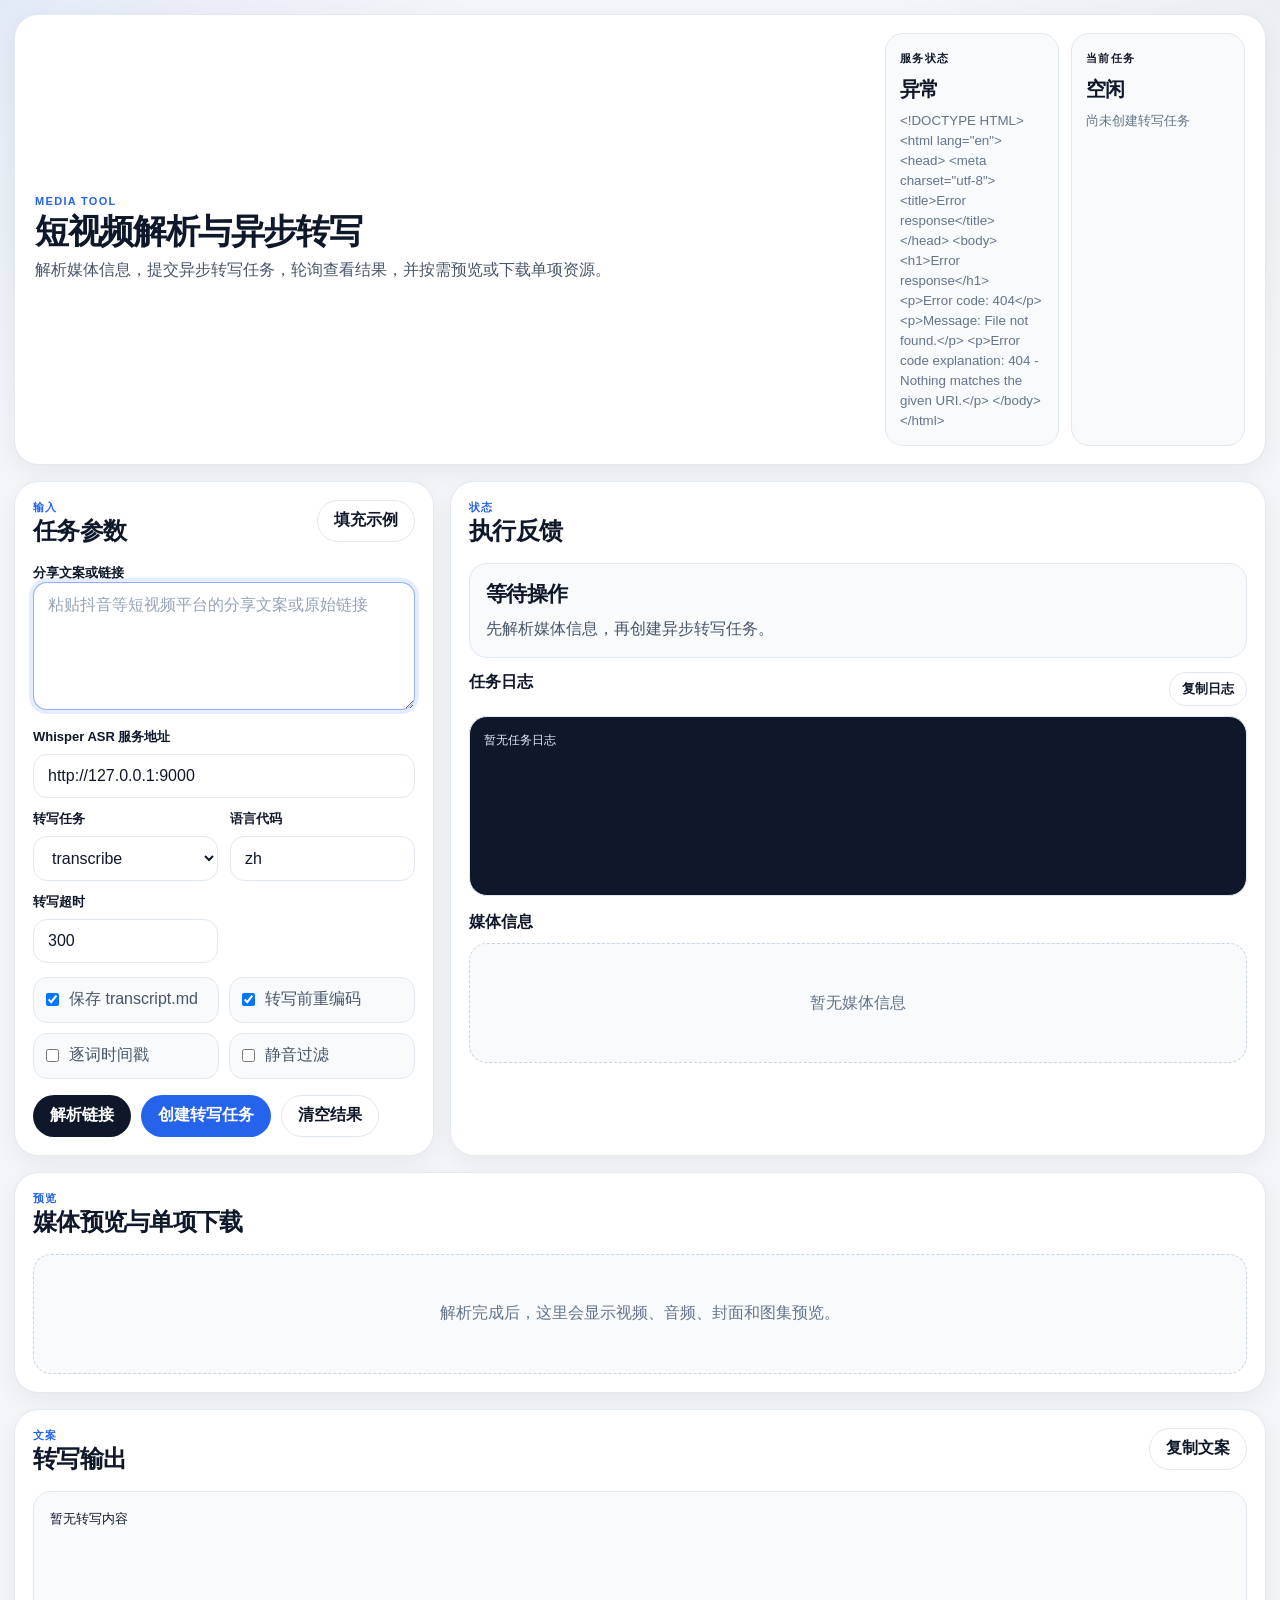
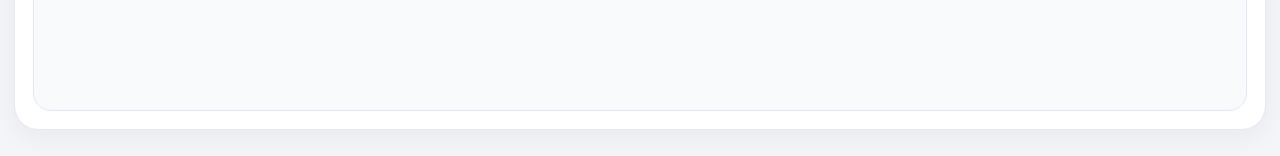
==== commit 84d02cd5: "fix(media-tool): 🩹 优化 Web 端轮询交互与结果展示 为异步转写补充轮询并发保护、按钮禁用与任务状态收敛， 避免重复请求、状态错乱与轮询失败时的页面异常。  同时复用已解析的媒体结" ====
--- a/web/index.html
+++ b/web/index.html
@@ -4,142 +4,146 @@
   <meta charset="UTF-8">
   <meta name="viewport" content="width=device-width, initial-scale=1.0">
   <title>media-tool</title>
-  <link rel="preconnect" href="https://fonts.googleapis.com">
-  <link rel="preconnect" href="https://fonts.gstatic.com" crossorigin>
-  <link href="https://fonts.googleapis.com/css2?family=Fira+Code:wght@400;500&family=Fira+Sans:wght@400;500;600;700;800&display=swap" rel="stylesheet">
   <link rel="stylesheet" href="/web/styles.css">
 </head>
 <body>
-  <div class="page-shell">
-    <header class="topbar">
-      <div class="topbar-main">
-        <span class="brand-pill">MEDIA TOOL</span>
-        <div>
-          <h1>短视频解析、预览与异步转写</h1>
-          <p>提交转写任务后后台执行，前端轮询结果，避免长请求超时。</p>
-        </div>
+  <div class="app-shell">
+    <header class="app-header card">
+      <div class="header-copy">
+        <p class="eyebrow">MEDIA TOOL</p>
+        <h1>短视频解析与异步转写</h1>
+        <p class="header-description">解析媒体信息，提交异步转写任务，轮询查看结果，并按需预览或下载单项资源。</p>
       </div>
-      <div class="topbar-side">
-        <article class="metric-card">
-          <span class="metric-label">服务状态</span>
+      <div class="header-stats">
+        <article class="stat-chip">
+          <span class="stat-label">服务状态</span>
           <strong id="health-status">检测中</strong>
-          <small id="health-hint">正在检查接口健康状态</small>
+          <small id="health-hint">正在检查接口可用性</small>
         </article>
-        <article class="metric-card">
-          <span class="metric-label">当前任务</span>
+        <article class="stat-chip">
+          <span class="stat-label">当前任务</span>
           <strong id="job-status">空闲</strong>
           <small id="job-hint">尚未创建转写任务</small>
         </article>
       </div>
     </header>
 
-    <main class="workspace-grid">
-      <section class="panel control-panel">
-        <div class="panel-head">
+    <main class="dashboard">
+      <section class="card form-card">
+        <div class="section-head">
           <div>
-            <p class="section-tag">控制台</p>
+            <p class="eyebrow section-eyebrow">输入</p>
             <h2>任务参数</h2>
           </div>
-          <button class="ghost-button" id="fill-demo" type="button">填充示例</button>
+          <button id="fill-demo" class="button button-secondary" type="button">填充示例</button>
         </div>
 
         <label class="field-label" for="media-text">分享文案或链接</label>
-        <textarea id="media-text" class="text-input textarea-input" placeholder="粘贴短视频平台的分享文案或原始链接"></textarea>
+        <textarea
+          id="media-text"
+          class="field-control field-textarea"
+          placeholder="粘贴抖音等短视频平台的分享文案或原始链接"
+        ></textarea>
 
-        <div class="config-grid">
-          <div class="full-span">
-            <label class="field-label" for="transcription-base-url">Whisper ASR 服务地址</label>
-            <input id="transcription-base-url" class="text-input" type="text" placeholder="http://127.0.0.1:9000">
-          </div>
-          <div>
-            <label class="field-label" for="transcription-task">转写任务</label>
-            <select id="transcription-task" class="text-input">
+        <div class="field-grid">
+          <label class="field-group field-span-2">
+            <span class="field-label">Whisper ASR 服务地址</span>
+            <input
+              id="transcription-base-url"
+              class="field-control"
+              type="text"
+              placeholder="http://127.0.0.1:9000"
+            >
+          </label>
+          <label class="field-group">
+            <span class="field-label">转写任务</span>
+            <select id="transcription-task" class="field-control">
               <option value="transcribe">transcribe</option>
               <option value="translate">translate</option>
             </select>
-          </div>
-          <div>
-            <label class="field-label" for="transcription-language">语言代码</label>
-            <input id="transcription-language" class="text-input" type="text" placeholder="zh">
-          </div>
-          <div class="full-span">
-            <label class="field-label" for="transcription-timeout">转写超时（秒）</label>
-            <input id="transcription-timeout" class="text-input" type="number" min="30" step="10" placeholder="300">
-          </div>
+          </label>
+          <label class="field-group">
+            <span class="field-label">语言代码</span>
+            <input id="transcription-language" class="field-control" type="text" placeholder="zh">
+          </label>
+          <label class="field-group">
+            <span class="field-label">转写超时</span>
+            <input id="transcription-timeout" class="field-control" type="number" min="30" step="10" placeholder="300">
+          </label>
         </div>
 
         <div class="toggle-grid">
-          <label class="toggle-card">
-            <input type="checkbox" id="save-transcript" checked>
+          <label class="toggle-item">
+            <input id="save-transcript" type="checkbox" checked>
             <span>保存 transcript.md</span>
           </label>
-          <label class="toggle-card">
-            <input type="checkbox" id="transcription-encode" checked>
+          <label class="toggle-item">
+            <input id="transcription-encode" type="checkbox" checked>
             <span>转写前重编码</span>
           </label>
-          <label class="toggle-card">
-            <input type="checkbox" id="transcription-word-timestamps">
+          <label class="toggle-item">
+            <input id="transcription-word-timestamps" type="checkbox">
             <span>逐词时间戳</span>
           </label>
-          <label class="toggle-card">
-            <input type="checkbox" id="transcription-vad-filter">
+          <label class="toggle-item">
+            <input id="transcription-vad-filter" type="checkbox">
             <span>静音过滤</span>
           </label>
         </div>
 
         <div class="action-row">
-          <button class="primary-button" id="parse-action" type="button">解析链接</button>
-          <button class="highlight-button" id="extract-action" type="button">开始转写</button>
-          <button class="ghost-button" id="clear-results" type="button">清空结果</button>
+          <button id="parse-action" class="button button-primary" type="button">解析链接</button>
+          <button id="extract-action" class="button button-accent" type="button">创建转写任务</button>
+          <button id="clear-results" class="button button-secondary" type="button">清空结果</button>
         </div>
       </section>
 
-      <aside class="panel side-panel">
-        <div class="panel-head">
+      <section class="card side-card">
+        <div class="section-head">
           <div>
-            <p class="section-tag">状态</p>
+            <p class="eyebrow section-eyebrow">状态</p>
             <h2>执行反馈</h2>
           </div>
-          <button class="ghost-button" id="copy-log" type="button">复制日志</button>
         </div>
 
-        <div id="status-card" class="status-card idle" role="alert" aria-live="polite">
+        <article id="status-card" class="status-panel status-idle" aria-live="polite">
           <strong id="status-title">等待操作</strong>
-          <p id="status-message">先解析媒体信息，再发起异步转写任务。</p>
+          <p id="status-message">先解析媒体信息，再创建异步转写任务。</p>
+        </article>
+
+        <div class="subsection-head">
+          <h3>任务日志</h3>
+          <button id="copy-log" class="button button-secondary button-small" type="button">复制日志</button>
         </div>
-
         <pre id="log-output" class="log-box">暂无任务日志</pre>
 
-        <div class="panel-head compact-head">
-          <div>
-            <p class="section-tag">媒体</p>
-            <h2>媒体信息</h2>
-          </div>
+        <div class="subsection-head info-head">
+          <h3>媒体信息</h3>
         </div>
-        <div id="media-info" class="meta-grid empty-state">
+        <div id="media-info" class="info-grid info-empty">
           <p>暂无媒体信息</p>
         </div>
-      </aside>
+      </section>
 
-      <section class="panel preview-panel">
-        <div class="panel-head">
+      <section class="card preview-card">
+        <div class="section-head">
           <div>
-            <p class="section-tag">预览</p>
+            <p class="eyebrow section-eyebrow">预览</p>
             <h2>媒体预览与单项下载</h2>
           </div>
         </div>
-        <div id="preview-grid" class="preview-area empty-state">
-          <p>解析完成后，这里会展示视频、音频、封面和图集预览。</p>
+        <div id="preview-grid" class="preview-root preview-empty">
+          <p>解析完成后，这里会显示视频、音频、封面和图集预览。</p>
         </div>
       </section>
 
-      <section class="panel transcript-panel">
-        <div class="panel-head">
+      <section class="card transcript-card">
+        <div class="section-head">
           <div>
-            <p class="section-tag">文案</p>
+            <p class="eyebrow section-eyebrow">文案</p>
             <h2>转写输出</h2>
           </div>
-          <button class="ghost-button" id="copy-transcript" type="button">复制文案</button>
+          <button id="copy-transcript" class="button button-secondary" type="button">复制文案</button>
         </div>
         <pre id="transcript-output" class="transcript-box">暂无转写内容</pre>
       </section>
--- a/web/styles.css
+++ b/web/styles.css
@@ -1,28 +1,36 @@
 :root {
-  --bg: #e9eef7;
-  --surface: rgba(255, 255, 255, 0.92);
-  --surface-strong: #ffffff;
-  --surface-dark: #111a34;
-  --surface-dark-soft: #243760;
+  --bg: #f3f5f8;
+  --surface: #ffffff;
+  --surface-muted: #f8fafc;
+  --line: #e2e8f0;
+  --line-strong: #cbd5e1;
   --text: #0f172a;
-  --text-soft: #5b6478;
-  --text-inverse: #edf2ff;
-  --line: rgba(15, 23, 42, 0.1);
-  --line-strong: rgba(15, 23, 42, 0.16);
-  --primary: #1f4fd1;
-  --primary-soft: rgba(31, 79, 209, 0.12);
-  --accent: #0f766e;
-  --accent-soft: rgba(15, 118, 110, 0.12);
+  --text-soft: #475569;
+  --text-faint: #64748b;
+  --primary: #2563eb;
+  --primary-soft: #dbeafe;
+  --accent: #0f172a;
+  --success: #16a34a;
+  --warning: #d97706;
   --danger: #dc2626;
-  --success: #15803d;
-  --warning: #b45309;
-  --shadow-lg: 0 26px 70px rgba(17, 26, 52, 0.12);
-  --shadow-md: 0 14px 28px rgba(17, 26, 52, 0.08);
-  --radius-xl: 28px;
-  --radius-lg: 20px;
+  --radius-xl: 24px;
+  --radius-lg: 18px;
   --radius-md: 14px;
   --radius-sm: 10px;
-  --transition: 180ms ease;
+  --shadow: 0 8px 24px rgba(15, 23, 42, 0.05);
+  --mono:
+    "SFMono-Regular",
+    "JetBrains Mono",
+    "Cascadia Code",
+    "Fira Code",
+    Consolas,
+    monospace;
+  --sans:
+    "SF Pro Display",
+    "PingFang SC",
+    "Microsoft YaHei UI",
+    "Segoe UI",
+    sans-serif;
 }
 
 * {
@@ -36,12 +44,12 @@
 body {
   margin: 0;
   min-height: 100vh;
-  font-family: "Fira Sans", sans-serif;
+  font-family: var(--sans);
   color: var(--text);
   background:
-    radial-gradient(circle at top left, rgba(31, 79, 209, 0.12), transparent 26%),
-    radial-gradient(circle at top right, rgba(15, 118, 110, 0.08), transparent 22%),
-    linear-gradient(180deg, #eef3fb 0%, #f8fafc 100%);
+    radial-gradient(circle at top left, rgba(37, 99, 235, 0.08), transparent 22%),
+    radial-gradient(circle at top right, rgba(148, 163, 184, 0.08), transparent 18%),
+    var(--bg);
 }
 
 button,
@@ -62,586 +70,557 @@
   max-width: 100%;
 }
 
-.page-shell {
+.app-shell {
   width: min(1360px, calc(100% - 28px));
-  margin: 14px auto 28px;
-}
-
-.topbar {
-  display: grid;
-  grid-template-columns: minmax(0, 1.5fr) minmax(320px, 0.9fr);
-  gap: 16px;
+  margin: 14px auto 26px;
+}
+
+.card {
+  background: var(--surface);
+  border: 1px solid rgba(226, 232, 240, 0.95);
+  border-radius: var(--radius-xl);
+  box-shadow: var(--shadow);
+}
+
+.app-header {
+  display: grid;
+  grid-template-columns: minmax(0, 1fr) 360px;
+  gap: 18px;
   padding: 18px 20px;
-  border-radius: var(--radius-xl);
-  background:
-    linear-gradient(135deg, rgba(17, 26, 52, 0.98), rgba(33, 54, 102, 0.96)),
-    linear-gradient(180deg, rgba(255, 255, 255, 0.04), rgba(255, 255, 255, 0));
-  box-shadow: var(--shadow-lg);
-}
-
-.topbar-main {
-  display: grid;
-  gap: 12px;
-  align-content: start;
-  color: var(--text-inverse);
-}
-
-.brand-pill,
-.section-tag,
-.metric-label,
-.preview-type,
-.meta-label {
+  align-items: center;
+}
+
+.eyebrow,
+.stat-label,
+.item-label,
+.preview-label {
+  margin: 0;
+  font-size: 11px;
+  font-weight: 700;
   letter-spacing: 0.12em;
   text-transform: uppercase;
 }
 
-.brand-pill {
-  display: inline-flex;
-  width: fit-content;
-  padding: 7px 12px;
-  border-radius: 999px;
-  background: rgba(255, 255, 255, 0.08);
-  color: rgba(237, 242, 255, 0.88);
-  font-size: 12px;
-  font-weight: 700;
-}
-
-.topbar h1 {
+.eyebrow,
+.section-eyebrow {
+  color: var(--primary);
+}
+
+.header-copy h1 {
+  margin: 6px 0 8px;
+  font-size: clamp(26px, 3vw, 34px);
+  letter-spacing: -0.04em;
+  line-height: 1.06;
+}
+
+.header-description {
   margin: 0;
   max-width: 720px;
-  font-size: clamp(28px, 4vw, 44px);
-  line-height: 1.02;
-  letter-spacing: -0.04em;
-}
-
-.topbar p {
-  margin: 0;
-  max-width: 780px;
-  color: rgba(237, 242, 255, 0.74);
-  font-size: 17px;
-  line-height: 1.7;
-}
-
-.topbar-side {
-  display: grid;
+  color: var(--text-soft);
+  line-height: 1.65;
+}
+
+.header-stats {
+  display: grid;
+  grid-template-columns: repeat(2, minmax(0, 1fr));
   gap: 12px;
 }
 
-.metric-card {
-  min-height: 124px;
-  padding: 18px 20px;
+.stat-chip {
+  min-height: 102px;
+  padding: 14px;
   border-radius: var(--radius-lg);
-  background: linear-gradient(180deg, rgba(255, 255, 255, 0.1), rgba(255, 255, 255, 0.04));
-  border: 1px solid rgba(255, 255, 255, 0.08);
-  color: var(--text-inverse);
-}
-
-.metric-label {
-  display: block;
-  margin-bottom: 12px;
-  color: rgba(237, 242, 255, 0.72);
-  font-size: 11px;
-  font-weight: 700;
-}
-
-.metric-card strong {
-  display: block;
-  font-size: 24px;
-  line-height: 1.05;
-  letter-spacing: -0.03em;
-}
-
-.metric-card small {
+  background: var(--surface-muted);
+  border: 1px solid var(--line);
+}
+
+.stat-chip strong {
   display: block;
   margin-top: 10px;
-  color: rgba(237, 242, 255, 0.7);
-  line-height: 1.55;
-}
-
-.workspace-grid {
-  display: grid;
-  grid-template-columns: 430px minmax(0, 1fr);
+  font-size: 20px;
+  letter-spacing: -0.03em;
+}
+
+.stat-chip small {
+  display: block;
+  margin-top: 8px;
+  color: var(--text-faint);
+  line-height: 1.5;
+}
+
+.dashboard {
+  display: grid;
+  grid-template-columns: 420px minmax(0, 1fr);
   gap: 16px;
   margin-top: 16px;
 }
 
-.preview-panel,
-.transcript-panel {
+.preview-card,
+.transcript-card {
   grid-column: 1 / -1;
 }
 
-.panel {
-  padding: 22px;
-  border-radius: var(--radius-xl);
-  background: var(--surface);
-  border: 1px solid rgba(255, 255, 255, 0.74);
-  box-shadow: var(--shadow-md);
-  backdrop-filter: blur(18px);
-}
-
-.panel-head {
-  display: flex;
+.form-card,
+.side-card,
+.preview-card,
+.transcript-card {
+  padding: 18px;
+}
+
+.section-head,
+.subsection-head {
+  display: flex;
+  align-items: flex-start;
   justify-content: space-between;
   gap: 12px;
-  align-items: flex-start;
+}
+
+.section-head {
   margin-bottom: 16px;
 }
 
-.compact-head {
-  margin-top: 18px;
-}
-
-.section-tag {
-  margin: 0 0 6px;
-  color: var(--primary);
-  font-size: 11px;
-  font-weight: 800;
-}
-
-.panel-head h2 {
+.section-head h2,
+.subsection-head h3 {
   margin: 0;
+}
+
+.section-head h2 {
   font-size: 24px;
   letter-spacing: -0.03em;
 }
 
+.subsection-head {
+  margin: 14px 0 10px;
+}
+
+.subsection-head h3 {
+  font-size: 16px;
+}
+
+.info-head {
+  margin-top: 16px;
+}
+
 .field-label {
-  display: inline-block;
-  margin-bottom: 8px;
-  font-size: 14px;
+  font-size: 13px;
   font-weight: 700;
-}
-
-.text-input {
+  color: var(--text);
+}
+
+.field-group {
+  display: grid;
+  gap: 8px;
+}
+
+.field-grid {
+  display: grid;
+  grid-template-columns: repeat(2, minmax(0, 1fr));
+  gap: 12px;
+  margin-top: 14px;
+}
+
+.field-span-2 {
+  grid-column: 1 / -1;
+}
+
+.field-control {
   width: 100%;
-  padding: 13px 15px;
+  padding: 12px 14px;
+  border-radius: var(--radius-md);
+  border: 1px solid var(--line);
+  background: #fff;
+  color: var(--text);
+  transition: border-color 0.18s ease, box-shadow 0.18s ease, background 0.18s ease;
+}
+
+.field-control::placeholder {
+  color: #94a3b8;
+}
+
+.field-control:focus {
+  outline: none;
+  border-color: rgba(37, 99, 235, 0.5);
+  box-shadow: 0 0 0 4px rgba(37, 99, 235, 0.12);
+}
+
+.field-textarea {
+  min-height: 128px;
+  resize: vertical;
+}
+
+.toggle-grid {
+  display: grid;
+  grid-template-columns: repeat(2, minmax(0, 1fr));
+  gap: 10px;
+  margin-top: 14px;
+}
+
+.toggle-item {
+  display: flex;
+  align-items: center;
+  gap: 10px;
+  min-height: 46px;
+  padding: 0 12px;
   border: 1px solid var(--line);
   border-radius: var(--radius-md);
-  background: rgba(255, 255, 255, 0.88);
-  color: var(--text);
-  transition:
-    border-color var(--transition),
-    box-shadow var(--transition),
-    background var(--transition);
-}
-
-.text-input::placeholder {
-  color: #94a3b8;
-}
-
-.text-input:focus {
-  outline: none;
-  border-color: rgba(31, 79, 209, 0.42);
-  box-shadow: 0 0 0 5px rgba(31, 79, 209, 0.12);
-  background: #fff;
-}
-
-.textarea-input {
-  min-height: 132px;
-  resize: vertical;
-}
-
-.config-grid {
-  display: grid;
-  grid-template-columns: repeat(2, minmax(0, 1fr));
-  gap: 14px;
-  margin-top: 16px;
-}
-
-.full-span {
-  grid-column: 1 / -1;
-}
-
-.toggle-grid {
-  display: grid;
-  grid-template-columns: repeat(2, minmax(0, 1fr));
+  background: var(--surface-muted);
+  color: var(--text-soft);
+  cursor: pointer;
+}
+
+.toggle-item input {
+  margin: 0;
+}
+
+.action-row {
+  display: flex;
+  flex-wrap: wrap;
   gap: 10px;
   margin-top: 16px;
 }
 
-.toggle-card {
-  display: flex;
-  align-items: center;
-  gap: 10px;
-  padding: 13px 14px;
-  border-radius: var(--radius-md);
-  border: 1px solid rgba(15, 23, 42, 0.08);
-  background: linear-gradient(180deg, #f9fbff, #f2f6fd);
-  cursor: pointer;
-  transition: transform var(--transition), border-color var(--transition), box-shadow var(--transition);
-}
-
-.toggle-card:hover {
-  transform: translateY(-1px);
-  border-color: rgba(31, 79, 209, 0.18);
-  box-shadow: 0 10px 18px rgba(17, 26, 52, 0.06);
-}
-
-.toggle-card input {
-  margin: 0;
-}
-
-.action-row {
-  display: flex;
-  flex-wrap: wrap;
-  gap: 10px;
-  margin-top: 18px;
-}
-
-.primary-button,
-.highlight-button,
-.ghost-button,
-.asset-button,
-.mini-button {
+.button {
   display: inline-flex;
   align-items: center;
   justify-content: center;
+  min-height: 42px;
+  padding: 0 16px;
+  border: 1px solid transparent;
   border-radius: 999px;
-  border: 1px solid transparent;
   font-weight: 700;
   cursor: pointer;
   transition:
-    transform var(--transition),
-    box-shadow var(--transition),
-    background var(--transition),
-    color var(--transition),
-    border-color var(--transition);
-}
-
-.primary-button,
-.highlight-button,
-.ghost-button {
-  min-height: 44px;
-  padding: 0 18px;
-}
-
-.primary-button {
-  background: var(--surface-dark);
-  color: var(--text-inverse);
-  box-shadow: 0 12px 22px rgba(17, 26, 52, 0.18);
-}
-
-.highlight-button {
+    transform 0.16s ease,
+    background 0.16s ease,
+    border-color 0.16s ease,
+    color 0.16s ease;
+}
+
+.button:hover {
+  transform: translateY(-1px);
+}
+
+.button:disabled {
+  opacity: 0.55;
+  cursor: not-allowed;
+  transform: none;
+}
+
+.button-small {
+  min-height: 34px;
+  padding: 0 12px;
+  font-size: 13px;
+}
+
+.button-primary {
+  background: var(--accent);
+  color: #fff;
+}
+
+.button-accent {
   background: var(--primary);
-  color: white;
-  box-shadow: 0 12px 20px rgba(31, 79, 209, 0.24);
-}
-
-.ghost-button {
-  background: rgba(255, 255, 255, 0.72);
+  color: #fff;
+}
+
+.button-secondary {
+  background: #fff;
+  border-color: var(--line);
   color: var(--text);
-  border-color: rgba(15, 23, 42, 0.08);
-}
-
-.primary-button:hover,
-.highlight-button:hover,
-.ghost-button:hover,
-.asset-button:hover,
-.mini-button:hover {
-  transform: translateY(-1px);
-}
-
-.status-card,
-.meta-item,
-.preview-card,
+}
+
+.status-panel,
+.info-item,
+.asset-card,
 .gallery-item,
 .log-box,
 .transcript-box {
+  border-radius: var(--radius-lg);
   border: 1px solid var(--line);
-  border-radius: var(--radius-lg);
-}
-
-.status-card {
-  padding: 18px;
-  background:
-    radial-gradient(circle at top right, rgba(31, 79, 209, 0.08), transparent 36%),
-    linear-gradient(180deg, #ffffff, #f8fbff);
-}
-
-.status-card strong {
+}
+
+.status-panel {
+  padding: 16px;
+  background: var(--surface-muted);
+}
+
+.status-panel strong {
   display: block;
   margin-bottom: 8px;
-  font-size: 22px;
+  font-size: 21px;
   letter-spacing: -0.03em;
 }
 
-.status-card p {
+.status-panel p {
   margin: 0;
-  max-height: 48px;
+  color: var(--text-soft);
+  line-height: 1.6;
+  max-height: 52px;
   overflow: hidden;
-  line-height: 1.65;
-  color: var(--text-soft);
   display: -webkit-box;
   -webkit-line-clamp: 2;
   -webkit-box-orient: vertical;
 }
 
-.status-card.loading {
-  border-color: rgba(180, 83, 9, 0.28);
-}
-
-.status-card.success {
-  border-color: rgba(21, 128, 61, 0.28);
-}
-
-.status-card.error {
-  border-color: rgba(220, 38, 38, 0.28);
-}
-
-.log-box {
-  height: 164px;
-  margin: 14px 0 0;
-  padding: 14px;
-  background: #0f172a;
-  color: #dbe5ff;
-  font-family: "Fira Code", monospace;
-  font-size: 12px;
-  line-height: 1.7;
+.status-idle {
+  border-color: var(--line);
+}
+
+.status-loading {
+  border-color: rgba(217, 119, 6, 0.35);
+  background: #fffaf0;
+}
+
+.status-success {
+  border-color: rgba(22, 163, 74, 0.35);
+  background: #f0fdf4;
+}
+
+.status-error {
+  border-color: rgba(220, 38, 38, 0.35);
+  background: #fef2f2;
+}
+
+.log-box,
+.transcript-box {
+  margin: 0;
   overflow: auto;
   white-space: pre-wrap;
   word-break: break-word;
 }
 
-.meta-grid {
-  display: grid;
-  grid-template-columns: repeat(2, minmax(0, 1fr));
+.log-box {
+  height: 180px;
+  padding: 14px;
+  background: #0f172a;
+  color: #dbeafe;
+  font-family: var(--mono);
+  font-size: 12px;
+  line-height: 1.7;
+}
+
+.info-grid {
+  display: grid;
+  grid-template-columns: repeat(3, minmax(0, 1fr));
   gap: 10px;
 }
 
-.meta-item {
-  padding: 14px;
-  background: rgba(255, 255, 255, 0.88);
-}
-
-.meta-item.wide {
+.info-item {
+  padding: 12px 14px;
+  background: #fff;
+}
+
+.info-item.is-wide {
   grid-column: 1 / -1;
 }
 
-.meta-label {
+.item-label {
   display: block;
-  font-size: 11px;
-  font-weight: 800;
-  color: #64748b;
-}
-
-.meta-value {
+  color: var(--text-faint);
+}
+
+.item-value {
   display: block;
   margin-top: 8px;
   font-size: 15px;
+  font-weight: 700;
   line-height: 1.55;
-  word-break: break-word;
-}
-
-.empty-state {
+}
+
+.info-empty,
+.preview-empty {
   display: flex;
   align-items: center;
   justify-content: center;
-  min-height: 130px;
-  padding: 24px;
+  min-height: 120px;
+  color: var(--text-faint);
+  text-align: center;
+  background: var(--surface-muted);
+  border-radius: var(--radius-lg);
   border: 1px dashed var(--line-strong);
-  border-radius: var(--radius-lg);
-  color: var(--text-soft);
-  background: rgba(255, 255, 255, 0.55);
-}
-
-.preview-area {
-  display: grid;
-  gap: 16px;
+}
+
+.preview-root {
+  display: grid;
+  gap: 14px;
 }
 
 .preview-layout {
   display: grid;
-  grid-template-columns: minmax(0, 1.5fr) minmax(280px, 0.9fr);
-  gap: 16px;
+  grid-template-columns: minmax(0, 1.2fr) minmax(280px, 0.8fr);
+  gap: 14px;
 }
 
 .preview-stack {
   display: grid;
-  gap: 16px;
-}
-
-.preview-card {
-  padding: 16px;
-  background: linear-gradient(180deg, #ffffff, #f8fbff);
-}
-
-.preview-card-head {
+  gap: 14px;
+}
+
+.asset-card {
+  padding: 12px;
+  background: var(--surface-muted);
+}
+
+.asset-head {
   display: flex;
   justify-content: space-between;
+  align-items: flex-start;
   gap: 12px;
-  align-items: flex-start;
-  margin-bottom: 12px;
-}
-
-.preview-type {
-  display: block;
-  margin-bottom: 6px;
-  font-size: 11px;
-  font-weight: 800;
-  color: var(--accent);
-}
-
-.preview-card h3 {
-  margin: 0;
-  font-size: 20px;
-  letter-spacing: -0.03em;
-}
-
-.placeholder-box {
-  display: flex;
+  margin-bottom: 10px;
+}
+
+.preview-label {
+  color: var(--primary);
+}
+
+.asset-head h3 {
+  margin: 6px 0 0;
+  font-size: 18px;
+  letter-spacing: -0.02em;
+}
+
+.asset-actions {
+  display: flex;
+  gap: 8px;
+}
+
+.asset-link {
+  display: inline-flex;
   align-items: center;
   justify-content: center;
-  min-height: 220px;
-  border-radius: var(--radius-md);
-  background: linear-gradient(180deg, #f8fafc, #eef2f7);
-  color: var(--text-soft);
-}
-
-.media-player,
-.image-preview {
-  width: 100%;
-  border-radius: var(--radius-md);
-  border: 1px solid rgba(15, 23, 42, 0.08);
-}
-
-.compact-video {
-  aspect-ratio: 16 / 9;
-  background: #0f172a;
-  max-height: 320px;
-}
-
-.audio-player {
-  width: 100%;
-  margin-top: 8px;
-}
-
-.compact-cover {
-  height: 170px;
-  object-fit: cover;
-  background: #dbe4f3;
-}
-
-.asset-actions,
-.gallery-actions {
-  display: flex;
-  flex-wrap: wrap;
-  gap: 8px;
-}
-
-.asset-button,
-.mini-button {
-  background: white;
-  color: var(--text);
-  border-color: rgba(15, 23, 42, 0.08);
-}
-
-.asset-button {
-  min-height: 40px;
-  padding: 0 14px;
-}
-
-.asset-button.primary {
-  background: var(--primary-soft);
-  color: var(--primary);
-  border-color: rgba(31, 79, 209, 0.16);
-}
-
-.mini-button {
   min-height: 34px;
   padding: 0 12px;
+  border-radius: 999px;
+  background: var(--primary);
+  color: #fff;
   font-size: 13px;
+  font-weight: 700;
+}
+
+.preview-video {
+  width: 100%;
+  aspect-ratio: 16 / 9;
+  border-radius: 14px;
+  background: #000;
+  object-fit: cover;
+}
+
+.preview-audio {
+  width: 100%;
+}
+
+.preview-cover {
+  width: 100%;
+  max-height: 180px;
+  border-radius: 14px;
+  object-fit: cover;
+  background: #dbeafe;
+}
+
+.asset-placeholder {
+  display: flex;
+  align-items: center;
+  justify-content: center;
+  min-height: 120px;
+  border-radius: 14px;
+  border: 1px dashed var(--line-strong);
+  color: var(--text-faint);
+  background: #fff;
+  text-align: center;
 }
 
 .gallery-section {
   display: grid;
-  gap: 12px;
+  gap: 10px;
 }
 
 .gallery-grid {
   display: grid;
-  grid-template-columns: repeat(4, minmax(0, 1fr));
+  grid-template-columns: repeat(auto-fill, minmax(180px, 1fr));
   gap: 12px;
 }
 
 .gallery-item {
   overflow: hidden;
-  background: var(--surface-strong);
+  background: var(--surface-muted);
 }
 
 .gallery-item img {
   width: 100%;
   aspect-ratio: 1 / 1;
   object-fit: cover;
-  background: #dbe4f3;
 }
 
 .gallery-item figcaption {
-  padding: 12px;
-}
-
-.gallery-item span {
-  display: block;
-  margin-bottom: 8px;
-  font-weight: 700;
+  display: flex;
+  align-items: center;
+  justify-content: space-between;
+  gap: 10px;
+  padding: 10px 12px 12px;
+  font-size: 13px;
+  color: var(--text-soft);
+}
+
+.gallery-item .asset-link {
+  min-height: 30px;
+  padding: 0 10px;
+  font-size: 12px;
 }
 
 .transcript-box {
   min-height: 220px;
-  margin: 0;
-  padding: 18px;
-  background:
-    radial-gradient(circle at top right, rgba(31, 79, 209, 0.05), transparent 28%),
-    #f8fbff;
-  font-family: "Fira Code", monospace;
+  max-height: 420px;
+  padding: 16px;
+  background: #f8fafc;
+  color: var(--text);
+  font-family: var(--mono);
   font-size: 13px;
   line-height: 1.8;
-  white-space: pre-wrap;
-  word-break: break-word;
-  overflow: auto;
-}
-
-.primary-button:focus-visible,
-.highlight-button:focus-visible,
-.ghost-button:focus-visible,
-.asset-button:focus-visible,
-.mini-button:focus-visible,
-.text-input:focus-visible,
-.audio-player:focus-visible,
-.media-player:focus-visible {
-  outline: 3px solid rgba(31, 79, 209, 0.26);
-  outline-offset: 3px;
-}
-
-@media (max-width: 1180px) {
-  .topbar,
-  .workspace-grid,
+}
+
+@media (max-width: 1100px) {
+  .app-header,
+  .dashboard,
   .preview-layout {
     grid-template-columns: 1fr;
   }
 
-  .gallery-grid {
-    grid-template-columns: repeat(3, minmax(0, 1fr));
-  }
-}
-
-@media (max-width: 820px) {
-  .page-shell {
-    width: min(100% - 16px, 100%);
-    margin: 10px auto 18px;
-  }
-
-  .panel,
-  .topbar {
-    padding: 16px;
-  }
-
-  .config-grid,
+  .header-stats,
+  .info-grid {
+    grid-template-columns: repeat(2, minmax(0, 1fr));
+  }
+}
+
+@media (max-width: 720px) {
+  .app-shell {
+    width: min(100%, calc(100% - 20px));
+    margin: 10px auto 20px;
+  }
+
+  .app-header,
+  .form-card,
+  .side-card,
+  .preview-card,
+  .transcript-card {
+    padding: 14px;
+  }
+
+  .header-stats,
+  .field-grid,
   .toggle-grid,
-  .meta-grid,
-  .gallery-grid {
+  .info-grid {
     grid-template-columns: 1fr;
   }
 
-  .action-row {
+  .section-head,
+  .subsection-head,
+  .asset-head,
+  .gallery-item figcaption {
+    flex-direction: column;
+    align-items: stretch;
+  }
+
+  .action-row,
+  .asset-actions {
     flex-direction: column;
   }
 }
@@ -650,9 +629,7 @@
   *,
   *::before,
   *::after {
-    animation-duration: 0.01ms !important;
-    animation-iteration-count: 1 !important;
-    transition-duration: 0.01ms !important;
     scroll-behavior: auto !important;
-  }
-}
+    transition: none !important;
+  }
+}
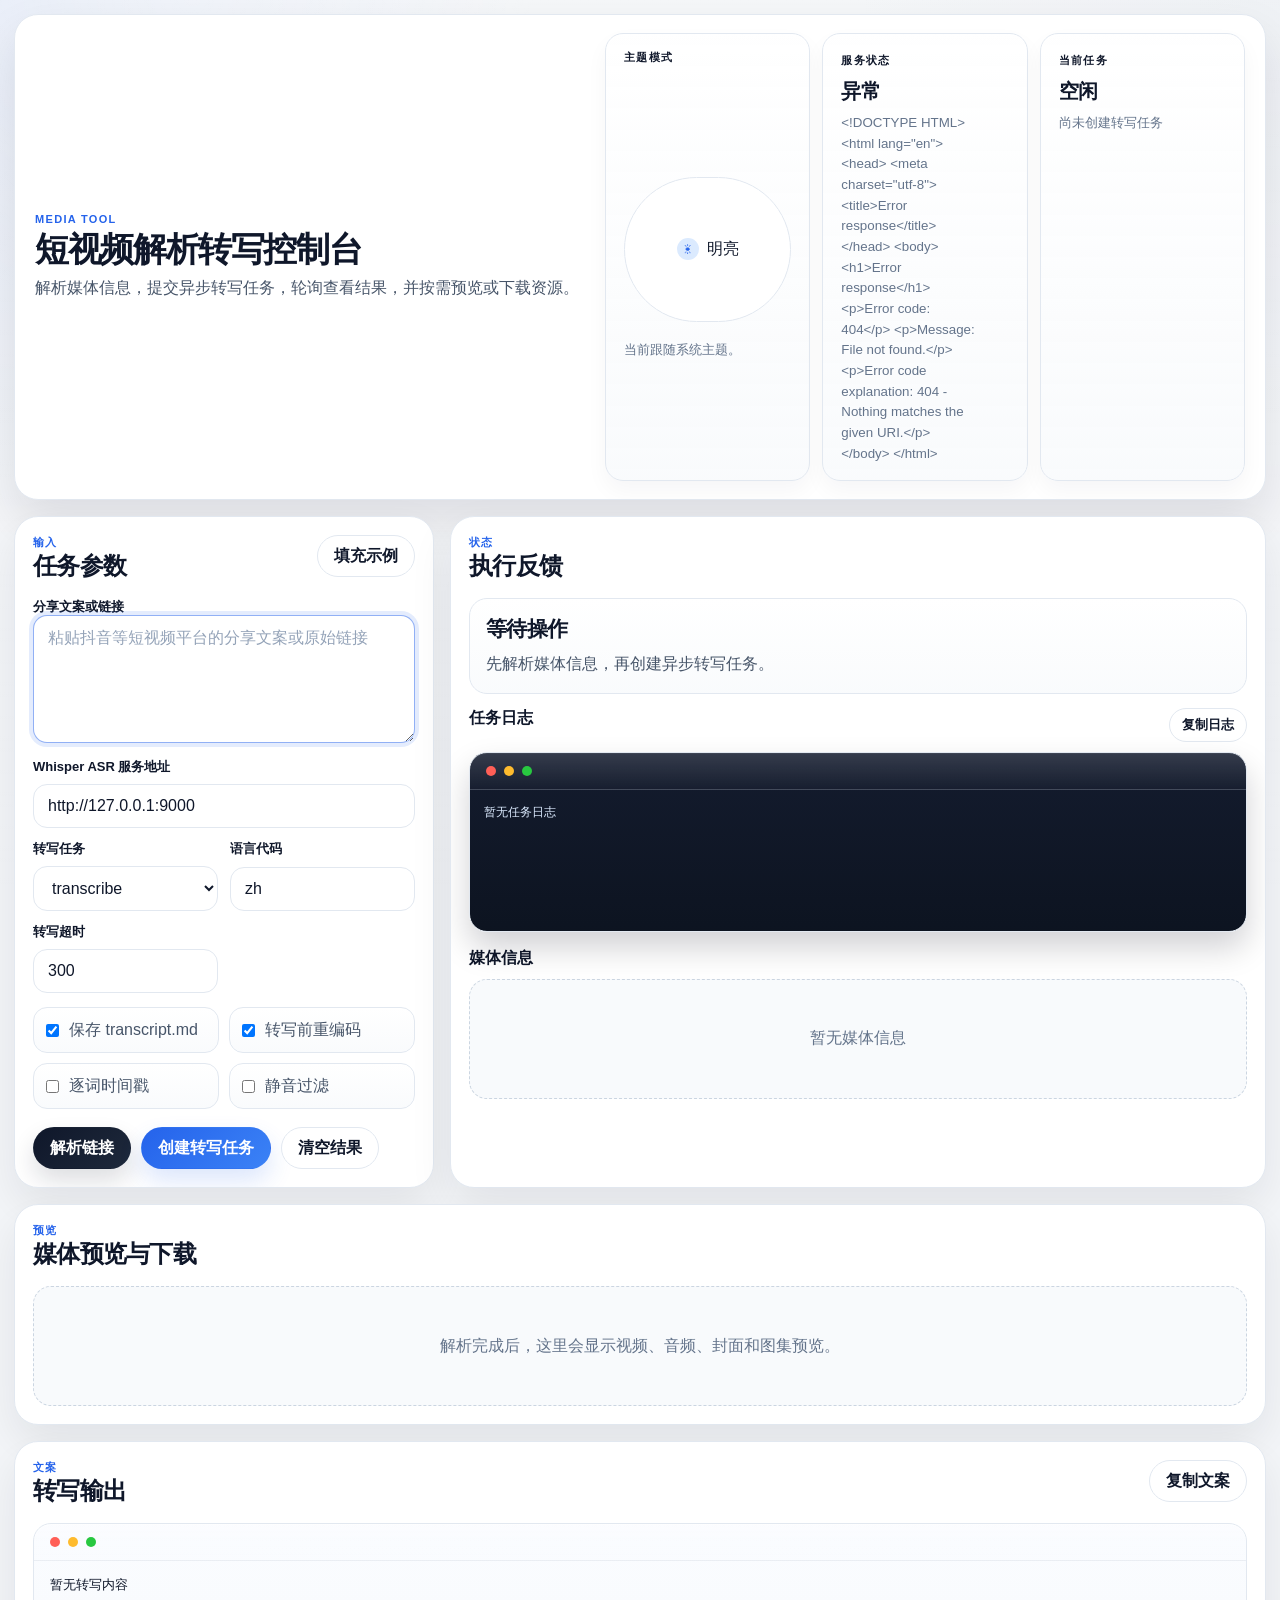
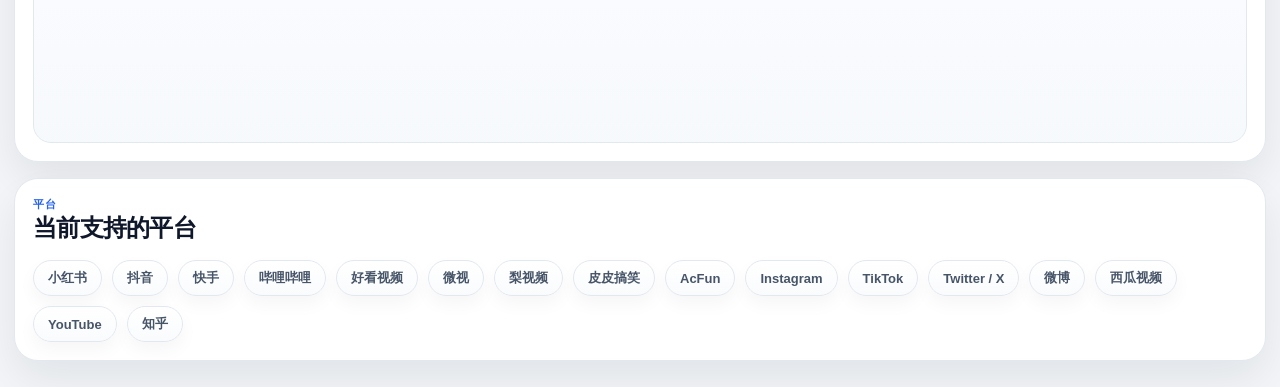
==== commit 07bb7e95: "feat(media-tool): ✨ 增强 Web 端主题切换与预览交互 为首页新增主题模式切换、任务进度条与图片灯箱预览， 支持图集主预览、封面放大查看与逐张切换下载， 提升异步转写过程中的状态反" ====
--- a/web/index.html
+++ b/web/index.html
@@ -1,4 +1,4 @@
-<!DOCTYPE html>
+﻿<!DOCTYPE html>
 <html lang="zh-CN">
 <head>
   <meta charset="UTF-8">
@@ -11,10 +11,18 @@
     <header class="app-header card">
       <div class="header-copy">
         <p class="eyebrow">MEDIA TOOL</p>
-        <h1>短视频解析与异步转写</h1>
-        <p class="header-description">解析媒体信息，提交异步转写任务，轮询查看结果，并按需预览或下载单项资源。</p>
+        <h1>短视频解析转写控制台</h1>
+        <p class="header-description">解析媒体信息，提交异步转写任务，轮询查看结果，并按需预览或下载资源。</p>
       </div>
       <div class="header-stats">
+        <article class="stat-chip theme-chip">
+          <span class="stat-label">主题模式</span>
+          <button id="theme-toggle" class="theme-toggle" type="button" aria-label="切换主题模式" aria-pressed="false">
+            <span id="theme-toggle-icon" class="theme-toggle-icon">☀</span>
+            <span id="theme-toggle-text">明亮</span>
+          </button>
+          <small id="theme-toggle-hint">跟随当前页面主题，可手动切换。</small>
+        </article>
         <article class="stat-chip">
           <span class="stat-label">服务状态</span>
           <strong id="health-status">检测中</strong>
@@ -107,8 +115,17 @@
         </div>
 
         <article id="status-card" class="status-panel status-idle" aria-live="polite">
-          <strong id="status-title">等待操作</strong>
-          <p id="status-message">先解析媒体信息，再创建异步转写任务。</p>
+          <div class="status-main">
+            <strong id="status-title">等待操作</strong>
+            <p id="status-message">先解析媒体信息，再创建异步转写任务。</p>
+          </div>
+          <div id="status-progress" class="status-progress is-hidden" aria-hidden="true">
+            <span id="status-progress-value" class="status-progress-value">0%</span>
+            <div class="status-progress-track">
+              <span id="status-progress-bar" class="status-progress-bar"></span>
+            </div>
+            <small id="status-progress-hint" class="status-progress-hint">等待任务开始</small>
+          </div>
         </article>
 
         <div class="subsection-head">
@@ -129,7 +146,7 @@
         <div class="section-head">
           <div>
             <p class="eyebrow section-eyebrow">预览</p>
-            <h2>媒体预览与单项下载</h2>
+            <h2>媒体预览与下载</h2>
           </div>
         </div>
         <div id="preview-grid" class="preview-root preview-empty">
@@ -148,6 +165,57 @@
         <pre id="transcript-output" class="transcript-box">暂无转写内容</pre>
       </section>
     </main>
+
+    <footer class="platform-footer card">
+      <div class="section-head footer-head">
+        <div>
+          <p class="eyebrow section-eyebrow">平台</p>
+          <h2>当前支持的平台</h2>
+        </div>
+      </div>
+      <div class="platform-tags">
+        <a class="platform-tag" href="https://www.xiaohongshu.com" target="_blank" rel="noopener noreferrer">小红书</a>
+        <a class="platform-tag" href="https://www.douyin.com" target="_blank" rel="noopener noreferrer">抖音</a>
+        <a class="platform-tag" href="https://www.kuaishou.com" target="_blank" rel="noopener noreferrer">快手</a>
+        <a class="platform-tag" href="https://www.bilibili.com" target="_blank" rel="noopener noreferrer">哔哩哔哩</a>
+        <a class="platform-tag" href="https://haokan.baidu.com" target="_blank" rel="noopener noreferrer">好看视频</a>
+        <a class="platform-tag" href="https://weishi.qq.com" target="_blank" rel="noopener noreferrer">微视</a>
+        <a class="platform-tag" href="https://www.pearvideo.com" target="_blank" rel="noopener noreferrer">梨视频</a>
+        <a class="platform-tag" href="https://h5.pipigx.com" target="_blank" rel="noopener noreferrer">皮皮搞笑</a>
+        <a class="platform-tag" href="https://www.acfun.cn" target="_blank" rel="noopener noreferrer">AcFun</a>
+        <a class="platform-tag" href="https://www.instagram.com" target="_blank" rel="noopener noreferrer">Instagram</a>
+        <a class="platform-tag" href="https://www.tiktok.com" target="_blank" rel="noopener noreferrer">TikTok</a>
+        <a class="platform-tag" href="https://x.com" target="_blank" rel="noopener noreferrer">Twitter / X</a>
+        <a class="platform-tag" href="https://weibo.com" target="_blank" rel="noopener noreferrer">微博</a>
+        <a class="platform-tag" href="https://www.ixigua.com" target="_blank" rel="noopener noreferrer">西瓜视频</a>
+        <a class="platform-tag" href="https://www.youtube.com" target="_blank" rel="noopener noreferrer">YouTube</a>
+        <a class="platform-tag" href="https://www.zhihu.com" target="_blank" rel="noopener noreferrer">知乎</a>
+      </div>
+    </footer>
+  </div>
+
+  <div id="image-lightbox" class="image-lightbox is-hidden" aria-hidden="true">
+    <div class="image-lightbox-backdrop" data-lightbox-close="true"></div>
+    <section class="image-lightbox-dialog" role="dialog" aria-modal="true" aria-label="图片放大预览">
+      <div class="image-lightbox-head">
+        <div class="image-lightbox-meta">
+          <p id="lightbox-label" class="eyebrow">IMAGE VIEWER</p>
+          <h3 id="lightbox-title">图片预览</h3>
+          <small id="lightbox-counter" class="image-lightbox-counter">1 / 1</small>
+        </div>
+        <div class="image-lightbox-actions">
+          <a id="lightbox-download" class="asset-link" href="#" download>下载图片</a>
+          <button id="lightbox-close" class="button button-secondary button-small" type="button">关闭</button>
+        </div>
+      </div>
+      <div class="image-lightbox-body">
+        <button id="lightbox-prev" class="lightbox-nav lightbox-nav-prev" type="button" aria-label="上一张">&larr;</button>
+        <div class="image-lightbox-stage">
+          <img id="lightbox-image" class="image-lightbox-image" src="" alt="放大预览">
+        </div>
+        <button id="lightbox-next" class="lightbox-nav lightbox-nav-next" type="button" aria-label="下一张">&rarr;</button>
+      </div>
+    </section>
   </div>
 
   <script src="/web/app.js"></script>
--- a/web/styles.css
+++ b/web/styles.css
@@ -18,6 +18,8 @@
   --radius-md: 14px;
   --radius-sm: 10px;
   --shadow: 0 8px 24px rgba(15, 23, 42, 0.05);
+  --shadow-soft: 0 18px 44px rgba(15, 23, 42, 0.08);
+  --glass-highlight: rgba(255, 255, 255, 0.72);
   --mono:
     "SFMono-Regular",
     "JetBrains Mono",
@@ -31,6 +33,28 @@
     "Microsoft YaHei UI",
     "Segoe UI",
     sans-serif;
+  color-scheme: light;
+}
+
+body.theme-dark {
+  --bg: #0b1220;
+  --surface: #111827;
+  --surface-muted: #172033;
+  --line: #243247;
+  --line-strong: #334155;
+  --text: #e5eefb;
+  --text-soft: #b6c4d7;
+  --text-faint: #8ea0b8;
+  --primary: #60a5fa;
+  --primary-soft: rgba(96, 165, 250, 0.18);
+  --accent: #dbeafe;
+  --success: #4ade80;
+  --warning: #f59e0b;
+  --danger: #f87171;
+  --shadow: 0 10px 30px rgba(2, 6, 23, 0.38);
+  --shadow-soft: 0 18px 50px rgba(2, 6, 23, 0.48);
+  --glass-highlight: rgba(255, 255, 255, 0.08);
+  color-scheme: dark;
 }
 
 * {
@@ -44,12 +68,39 @@
 body {
   margin: 0;
   min-height: 100vh;
+  position: relative;
   font-family: var(--sans);
   color: var(--text);
   background:
     radial-gradient(circle at top left, rgba(37, 99, 235, 0.08), transparent 22%),
     radial-gradient(circle at top right, rgba(148, 163, 184, 0.08), transparent 18%),
     var(--bg);
+}
+
+body::before {
+  content: "";
+  position: fixed;
+  inset: 0;
+  pointer-events: none;
+  background:
+    linear-gradient(180deg, rgba(255, 255, 255, 0.32), rgba(255, 255, 255, 0)),
+    radial-gradient(circle at 15% 0%, rgba(255, 255, 255, 0.4), transparent 24%);
+  opacity: 0.6;
+}
+
+body.theme-dark {
+  background:
+    radial-gradient(circle at top left, rgba(59, 130, 246, 0.22), transparent 24%),
+    radial-gradient(circle at 85% 10%, rgba(14, 165, 233, 0.16), transparent 18%),
+    radial-gradient(circle at bottom right, rgba(99, 102, 241, 0.16), transparent 24%),
+    linear-gradient(180deg, #060d18 0%, #0a1220 42%, #0b1220 100%);
+}
+
+body.theme-dark::before {
+  background:
+    linear-gradient(180deg, rgba(96, 165, 250, 0.06), rgba(255, 255, 255, 0)),
+    radial-gradient(circle at 12% 0%, rgba(125, 211, 252, 0.1), transparent 28%);
+  opacity: 1;
 }
 
 button,
@@ -71,23 +122,77 @@
 }
 
 .app-shell {
+  position: relative;
+  z-index: 1;
   width: min(1360px, calc(100% - 28px));
   margin: 14px auto 26px;
 }
 
 .card {
+  position: relative;
+  overflow: hidden;
   background: var(--surface);
-  border: 1px solid rgba(226, 232, 240, 0.95);
+  border: 1px solid var(--line);
   border-radius: var(--radius-xl);
-  box-shadow: var(--shadow);
+  box-shadow: var(--shadow-soft);
+}
+
+.card::before {
+  content: "";
+  position: absolute;
+  inset: 0 0 auto 0;
+  height: 1px;
+  background: linear-gradient(90deg, transparent, var(--glass-highlight), transparent);
+  opacity: 0.9;
+}
+
+.interactive-glow {
+  --glow-x: 50%;
+  --glow-y: 50%;
+}
+
+.interactive-glow::after {
+  content: "";
+  position: absolute;
+  inset: 0;
+  pointer-events: none;
+  border-radius: inherit;
+  background:
+    radial-gradient(420px circle at var(--glow-x) var(--glow-y), rgba(255, 255, 255, 0.26), transparent 34%);
+  opacity: 0;
+  transition: opacity 0.18s ease;
+}
+
+.interactive-glow.is-glow-active::after {
+  opacity: 1;
+}
+
+body.theme-dark .interactive-glow::after {
+  background:
+    radial-gradient(420px circle at var(--glow-x) var(--glow-y), rgba(125, 211, 252, 0.12), transparent 36%);
+}
+
+body.theme-dark .card {
+  background:
+    linear-gradient(180deg, rgba(17, 24, 39, 0.96), rgba(13, 20, 34, 0.98));
+  backdrop-filter: blur(18px);
 }
 
 .app-header {
   display: grid;
-  grid-template-columns: minmax(0, 1fr) 360px;
+  grid-template-columns: minmax(0, 1fr) minmax(540px, 640px);
   gap: 18px;
   padding: 18px 20px;
   align-items: center;
+  box-shadow: 0 22px 48px rgba(15, 23, 42, 0.1);
+}
+
+body.theme-dark .app-header {
+  background:
+    radial-gradient(circle at top left, rgba(96, 165, 250, 0.16), transparent 26%),
+    radial-gradient(circle at bottom right, rgba(56, 189, 248, 0.1), transparent 22%),
+    linear-gradient(180deg, rgba(15, 23, 42, 0.95), rgba(9, 14, 26, 0.98));
+  box-shadow: 0 28px 64px rgba(2, 6, 23, 0.4);
 }
 
 .eyebrow,
@@ -111,6 +216,7 @@
   font-size: clamp(26px, 3vw, 34px);
   letter-spacing: -0.04em;
   line-height: 1.06;
+  text-wrap: balance;
 }
 
 .header-description {
@@ -122,30 +228,116 @@
 
 .header-stats {
   display: grid;
-  grid-template-columns: repeat(2, minmax(0, 1fr));
+  grid-template-columns: repeat(3, minmax(0, 1fr));
   gap: 12px;
+  align-self: stretch;
 }
 
 .stat-chip {
+  position: relative;
+  overflow: hidden;
   min-height: 102px;
-  padding: 14px;
+  padding: 16px 18px;
   border-radius: var(--radius-lg);
-  background: var(--surface-muted);
+  background:
+    linear-gradient(180deg, rgba(255, 255, 255, 0.94), rgba(248, 250, 252, 0.86));
   border: 1px solid var(--line);
+  box-shadow:
+    inset 0 1px 0 rgba(255, 255, 255, 0.72),
+    0 10px 22px rgba(15, 23, 42, 0.04);
+}
+
+.stat-chip::after {
+  content: "";
+  position: absolute;
+  inset: -30% auto auto -20%;
+  width: 58%;
+  height: 180%;
+  background: linear-gradient(90deg, transparent, rgba(255, 255, 255, 0.34), transparent);
+  transform: translateX(-140%) rotate(18deg);
+  opacity: 0;
+  transition: transform 0.55s ease, opacity 0.28s ease;
+  pointer-events: none;
+}
+
+body.theme-dark .stat-chip {
+  background:
+    linear-gradient(180deg, rgba(20, 29, 46, 0.94), rgba(13, 20, 34, 0.9));
+  box-shadow:
+    inset 0 1px 0 rgba(255, 255, 255, 0.06),
+    0 16px 30px rgba(2, 6, 23, 0.24);
+}
+
+body.theme-dark .stat-chip::after {
+  background: linear-gradient(90deg, transparent, rgba(191, 219, 254, 0.14), transparent);
+}
+
+.stat-chip:hover::after {
+  transform: translateX(260%) rotate(18deg);
+  opacity: 1;
+}
+
+.theme-chip {
+  gap: 8px;
+  display: grid;
+}
+
+.theme-toggle {
+  display: inline-flex;
+  align-items: center;
+  justify-content: center;
+  gap: 8px;
+  min-height: 42px;
+  padding: 0 14px;
+  border: 1px solid var(--line);
+  border-radius: 999px;
+  background: var(--surface);
+  color: var(--text);
+  cursor: pointer;
+  transition:
+    transform 0.16s ease,
+    border-color 0.16s ease,
+    background 0.16s ease,
+    color 0.16s ease,
+    box-shadow 0.16s ease;
+}
+
+body.theme-dark .theme-toggle {
+  background: linear-gradient(180deg, rgba(37, 99, 235, 0.2), rgba(30, 41, 59, 0.88));
+  border-color: rgba(96, 165, 250, 0.28);
+}
+
+.theme-toggle:hover {
+  transform: translateY(-1px);
+  box-shadow: 0 10px 22px rgba(37, 99, 235, 0.14);
+}
+
+.theme-toggle-icon {
+  display: inline-flex;
+  align-items: center;
+  justify-content: center;
+  width: 22px;
+  height: 22px;
+  border-radius: 999px;
+  background: var(--primary-soft);
+  color: var(--primary);
+  font-size: 13px;
 }
 
 .stat-chip strong {
   display: block;
-  margin-top: 10px;
+  margin-top: 12px;
   font-size: 20px;
   letter-spacing: -0.03em;
+  line-height: 1.15;
 }
 
 .stat-chip small {
   display: block;
-  margin-top: 8px;
+  margin-top: 10px;
   color: var(--text-faint);
-  line-height: 1.5;
+  line-height: 1.55;
+  max-width: 18ch;
 }
 
 .dashboard {
@@ -158,6 +350,64 @@
 .preview-card,
 .transcript-card {
   grid-column: 1 / -1;
+}
+
+.platform-footer {
+  margin-top: 16px;
+  padding: 18px;
+}
+
+.footer-head {
+  margin-bottom: 14px;
+}
+
+.platform-tags {
+  display: flex;
+  flex-wrap: wrap;
+  gap: 10px;
+}
+
+.platform-tag {
+  display: inline-flex;
+  align-items: center;
+  justify-content: center;
+  min-height: 36px;
+  padding: 0 14px;
+  border-radius: 999px;
+  border: 1px solid var(--line);
+  background:
+    linear-gradient(180deg, rgba(255, 255, 255, 0.92), rgba(248, 250, 252, 0.82));
+  color: var(--text-soft);
+  font-size: 13px;
+  font-weight: 700;
+  text-decoration: none;
+  transition:
+    transform 0.16s ease,
+    border-color 0.16s ease,
+    box-shadow 0.16s ease,
+    color 0.16s ease,
+    background 0.16s ease;
+  box-shadow:
+    inset 0 1px 0 rgba(255, 255, 255, 0.72),
+    0 8px 18px rgba(15, 23, 42, 0.04);
+}
+
+.platform-tag:hover {
+  transform: translateY(-1px);
+  border-color: rgba(37, 99, 235, 0.24);
+  color: var(--primary);
+  box-shadow:
+    inset 0 1px 0 rgba(255, 255, 255, 0.74),
+    0 12px 22px rgba(37, 99, 235, 0.08);
+}
+
+body.theme-dark .platform-tag {
+  background:
+    linear-gradient(180deg, rgba(22, 32, 50, 0.94), rgba(13, 20, 34, 0.9));
+  color: #dbeafe;
+  box-shadow:
+    inset 0 1px 0 rgba(255, 255, 255, 0.04),
+    0 12px 24px rgba(2, 6, 23, 0.18);
 }
 
 .form-card,
@@ -165,6 +415,16 @@
 .preview-card,
 .transcript-card {
   padding: 18px;
+}
+
+.form-card,
+.side-card {
+  height: 100%;
+}
+
+.form-card {
+  display: flex;
+  flex-direction: column;
 }
 
 .section-head,
@@ -228,9 +488,13 @@
   padding: 12px 14px;
   border-radius: var(--radius-md);
   border: 1px solid var(--line);
-  background: #fff;
+  background: var(--surface);
   color: var(--text);
-  transition: border-color 0.18s ease, box-shadow 0.18s ease, background 0.18s ease;
+  transition:
+    border-color 0.18s ease,
+    box-shadow 0.18s ease,
+    background 0.18s ease,
+    transform 0.18s ease;
 }
 
 .field-control::placeholder {
@@ -241,6 +505,7 @@
   outline: none;
   border-color: rgba(37, 99, 235, 0.5);
   box-shadow: 0 0 0 4px rgba(37, 99, 235, 0.12);
+  transform: translateY(-1px);
 }
 
 .field-textarea {
@@ -263,9 +528,17 @@
   padding: 0 12px;
   border: 1px solid var(--line);
   border-radius: var(--radius-md);
-  background: var(--surface-muted);
+  background:
+    linear-gradient(180deg, rgba(255, 255, 255, 0.88), rgba(248, 250, 252, 0.82));
   color: var(--text-soft);
   cursor: pointer;
+  box-shadow: inset 0 1px 0 rgba(255, 255, 255, 0.74);
+}
+
+body.theme-dark .toggle-item {
+  background:
+    linear-gradient(180deg, rgba(22, 32, 50, 0.94), rgba(14, 23, 37, 0.88));
+  box-shadow: inset 0 1px 0 rgba(255, 255, 255, 0.04);
 }
 
 .toggle-item input {
@@ -276,10 +549,13 @@
   display: flex;
   flex-wrap: wrap;
   gap: 10px;
-  margin-top: 16px;
+  margin-top: auto;
+  padding-top: 18px;
 }
 
 .button {
+  position: relative;
+  overflow: hidden;
   display: inline-flex;
   align-items: center;
   justify-content: center;
@@ -293,11 +569,31 @@
     transform 0.16s ease,
     background 0.16s ease,
     border-color 0.16s ease,
-    color 0.16s ease;
+    color 0.16s ease,
+    box-shadow 0.16s ease,
+    filter 0.16s ease;
+}
+
+.button::after {
+  content: "";
+  position: absolute;
+  inset: 0 auto 0 -28%;
+  width: 34%;
+  background: linear-gradient(90deg, transparent, rgba(255, 255, 255, 0.34), transparent);
+  transform: skewX(-20deg) translateX(-220%);
+  opacity: 0;
+  transition: transform 0.5s ease, opacity 0.24s ease;
+  pointer-events: none;
 }
 
 .button:hover {
   transform: translateY(-1px);
+  filter: saturate(1.04);
+}
+
+.button:hover::after {
+  transform: skewX(-20deg) translateX(420%);
+  opacity: 1;
 }
 
 .button:disabled {
@@ -313,19 +609,41 @@
 }
 
 .button-primary {
-  background: var(--accent);
+  background: linear-gradient(135deg, #0f172a, #1e293b);
   color: #fff;
+  box-shadow: 0 12px 24px rgba(15, 23, 42, 0.14);
 }
 
 .button-accent {
-  background: var(--primary);
+  background: linear-gradient(135deg, #2563eb, #3b82f6);
   color: #fff;
+  box-shadow: 0 12px 24px rgba(37, 99, 235, 0.16);
 }
 
 .button-secondary {
-  background: #fff;
+  background: var(--surface);
   border-color: var(--line);
   color: var(--text);
+  box-shadow: inset 0 1px 0 rgba(255, 255, 255, 0.72);
+}
+
+body.theme-dark .button-primary {
+  background: linear-gradient(135deg, #1d4ed8, #2563eb 58%, #0ea5e9);
+  color: #eff6ff;
+  border-color: rgba(96, 165, 250, 0.34);
+  box-shadow: 0 10px 24px rgba(37, 99, 235, 0.28);
+}
+
+body.theme-dark .button-accent {
+  background: linear-gradient(135deg, #2563eb, #3b82f6);
+  color: #eff6ff;
+  box-shadow: 0 10px 24px rgba(59, 130, 246, 0.24);
+}
+
+body.theme-dark .button-secondary {
+  background: linear-gradient(180deg, rgba(30, 41, 59, 0.9), rgba(15, 23, 42, 0.96));
+  border-color: rgba(148, 163, 184, 0.18);
+  color: #dbeafe;
 }
 
 .status-panel,
@@ -339,8 +657,20 @@
 }
 
 .status-panel {
+  display: grid;
+  grid-template-columns: minmax(0, 1fr) 220px;
+  gap: 18px;
+  align-items: center;
   padding: 16px;
-  background: var(--surface-muted);
+  background:
+    linear-gradient(180deg, rgba(255, 255, 255, 0.86), rgba(248, 250, 252, 0.82));
+  box-shadow: inset 0 1px 0 rgba(255, 255, 255, 0.76);
+}
+
+body.theme-dark .status-panel {
+  background:
+    linear-gradient(180deg, rgba(20, 29, 46, 0.94), rgba(14, 23, 37, 0.9));
+  box-shadow: inset 0 1px 0 rgba(255, 255, 255, 0.05);
 }
 
 .status-panel strong {
@@ -348,6 +678,10 @@
   margin-bottom: 8px;
   font-size: 21px;
   letter-spacing: -0.03em;
+}
+
+.status-main {
+  min-width: 0;
 }
 
 .status-panel p {
@@ -361,27 +695,78 @@
   -webkit-box-orient: vertical;
 }
 
+.status-progress {
+  display: grid;
+  gap: 8px;
+  justify-items: end;
+  min-width: 0;
+}
+
+.status-progress.is-hidden {
+  display: none;
+}
+
+.status-progress-value {
+  font-size: 22px;
+  font-weight: 700;
+  letter-spacing: -0.03em;
+  color: var(--text);
+}
+
+.status-progress-track {
+  width: 100%;
+  height: 10px;
+  border-radius: 999px;
+  overflow: hidden;
+  background: rgba(148, 163, 184, 0.18);
+  box-shadow: inset 0 1px 2px rgba(15, 23, 42, 0.08);
+}
+
+.status-progress-bar {
+  display: block;
+  height: 100%;
+  width: 0;
+  border-radius: inherit;
+  background: linear-gradient(90deg, #2563eb, #60a5fa);
+  transition: width 0.28s ease;
+}
+
+.status-progress-hint {
+  color: var(--text-faint);
+  line-height: 1.45;
+  text-align: right;
+}
+
+body.theme-dark .status-progress-track {
+  background: rgba(148, 163, 184, 0.12);
+}
+
+body.theme-dark .status-progress-bar {
+  background: linear-gradient(90deg, #3b82f6, #7dd3fc);
+}
+
 .status-idle {
   border-color: var(--line);
 }
 
 .status-loading {
   border-color: rgba(217, 119, 6, 0.35);
-  background: #fffaf0;
+  background: color-mix(in srgb, var(--surface-muted) 78%, #f59e0b 22%);
 }
 
 .status-success {
   border-color: rgba(22, 163, 74, 0.35);
-  background: #f0fdf4;
+  background: color-mix(in srgb, var(--surface-muted) 78%, #22c55e 22%);
 }
 
 .status-error {
   border-color: rgba(220, 38, 38, 0.35);
-  background: #fef2f2;
+  background: color-mix(in srgb, var(--surface-muted) 78%, #ef4444 22%);
 }
 
 .log-box,
 .transcript-box {
+  position: relative;
   margin: 0;
   overflow: auto;
   white-space: pre-wrap;
@@ -390,12 +775,44 @@
 
 .log-box {
   height: 180px;
-  padding: 14px;
-  background: #0f172a;
+  padding: 50px 14px 14px;
+  background:
+    linear-gradient(180deg, rgba(15, 23, 42, 0.98), rgba(8, 15, 28, 0.98));
   color: #dbeafe;
   font-family: var(--mono);
   font-size: 12px;
   line-height: 1.7;
+  box-shadow:
+    inset 0 1px 0 rgba(255, 255, 255, 0.05),
+    0 16px 32px rgba(2, 6, 23, 0.18);
+}
+
+.log-box::before,
+.transcript-box::before {
+  content: "";
+  position: absolute;
+  inset: 0 0 auto 0;
+  height: 36px;
+  border-bottom: 1px solid rgba(148, 163, 184, 0.16);
+  background:
+    linear-gradient(180deg, rgba(255, 255, 255, 0.14), rgba(255, 255, 255, 0.02));
+  pointer-events: none;
+}
+
+.log-box::after,
+.transcript-box::after {
+  content: "";
+  position: absolute;
+  top: 13px;
+  left: 16px;
+  width: 10px;
+  height: 10px;
+  border-radius: 999px;
+  background: #ff5f57;
+  box-shadow:
+    18px 0 0 #febb2e,
+    36px 0 0 #28c840;
+  pointer-events: none;
 }
 
 .info-grid {
@@ -405,8 +822,58 @@
 }
 
 .info-item {
-  padding: 12px 14px;
-  background: #fff;
+  display: flex;
+  flex-direction: column;
+  min-height: 60px;
+  padding: 8px 12px;
+  background:
+    linear-gradient(180deg, rgba(255, 255, 255, 0.9), rgba(248, 250, 252, 0.82));
+  box-shadow: inset 0 1px 0 rgba(255, 255, 255, 0.74);
+}
+
+body.theme-dark .info-item {
+  background:
+    linear-gradient(180deg, rgba(22, 32, 50, 0.94), rgba(14, 23, 37, 0.88));
+  box-shadow: inset 0 1px 0 rgba(255, 255, 255, 0.05);
+}
+
+.author-avatar-box,
+.author-name-box {
+  display: flex;
+  align-items: center;
+  justify-content: center;
+  flex: 1;
+  margin-top: 2px;
+}
+
+.author-avatar {
+  width: 36px;
+  height: 36px;
+  border-radius: 999px;
+  object-fit: cover;
+  border: 2px solid rgba(37, 99, 235, 0.14);
+}
+
+.author-avatar-fallback {
+  display: inline-flex;
+  align-items: center;
+  justify-content: center;
+  width: 36px;
+  height: 36px;
+  border-radius: 999px;
+  background: var(--primary-soft);
+  color: var(--primary);
+  font-size: 14px;
+  font-weight: 800;
+}
+
+.author-name {
+  margin-top: 0;
+  line-height: 1.35;
+  word-break: break-word;
+  text-align: center;
+  font-size: 16px;
+  font-weight: 400;
 }
 
 .info-item.is-wide {
@@ -416,14 +883,33 @@
 .item-label {
   display: block;
   color: var(--text-faint);
+  text-align: left;
+  font-size: 16px;
+  font-weight: 400;
 }
 
 .item-value {
-  display: block;
-  margin-top: 8px;
-  font-size: 15px;
-  font-weight: 700;
-  line-height: 1.55;
+  display: flex;
+  align-items: center;
+  justify-content: center;
+  flex: 1;
+  margin-top: 2px;
+  font-size: 16px;
+  font-weight: 400;
+  line-height: 1.3;
+  text-align: center;
+}
+
+.title-item {
+  min-height: 60px;
+}
+
+.title-item .item-value {
+  font-size: 16px;
+  line-height: 1.3;
+  white-space: nowrap;
+  overflow: hidden;
+  text-overflow: ellipsis;
 }
 
 .info-empty,
@@ -448,16 +934,32 @@
   display: grid;
   grid-template-columns: minmax(0, 1.2fr) minmax(280px, 0.8fr);
   gap: 14px;
+  align-items: start;
 }
 
 .preview-stack {
   display: grid;
   gap: 14px;
+  align-content: start;
+  align-items: start;
 }
 
 .asset-card {
   padding: 12px;
-  background: var(--surface-muted);
+  background:
+    linear-gradient(180deg, rgba(255, 255, 255, 0.92), rgba(248, 250, 252, 0.84));
+  height: fit-content;
+  box-shadow:
+    inset 0 1px 0 rgba(255, 255, 255, 0.76),
+    0 12px 26px rgba(15, 23, 42, 0.05);
+}
+
+body.theme-dark .asset-card {
+  background:
+    linear-gradient(180deg, rgba(21, 32, 49, 0.96), rgba(13, 20, 34, 0.92));
+  box-shadow:
+    inset 0 1px 0 rgba(255, 255, 255, 0.05),
+    0 18px 34px rgba(2, 6, 23, 0.24);
 }
 
 .asset-head {
@@ -465,22 +967,34 @@
   justify-content: space-between;
   align-items: flex-start;
   gap: 12px;
-  margin-bottom: 10px;
+  margin: -12px -12px 12px;
+  padding: 12px 12px 11px;
+  border-bottom: 1px solid rgba(148, 163, 184, 0.16);
+  background:
+    linear-gradient(180deg, rgba(255, 255, 255, 0.74), rgba(255, 255, 255, 0.16));
+}
+
+body.theme-dark .asset-head {
+  border-bottom-color: rgba(148, 163, 184, 0.1);
+  background:
+    linear-gradient(180deg, rgba(255, 255, 255, 0.03), rgba(255, 255, 255, 0));
 }
 
 .preview-label {
   color: var(--primary);
+  opacity: 0.95;
 }
 
 .asset-head h3 {
-  margin: 6px 0 0;
-  font-size: 18px;
+  margin: 4px 0 0;
+  font-size: 17px;
   letter-spacing: -0.02em;
 }
 
 .asset-actions {
   display: flex;
   gap: 8px;
+  align-items: center;
 }
 
 .asset-link {
@@ -488,12 +1002,22 @@
   align-items: center;
   justify-content: center;
   min-height: 34px;
-  padding: 0 12px;
+  padding: 0 14px;
   border-radius: 999px;
-  background: var(--primary);
+  background: linear-gradient(135deg, #2563eb, #3b82f6);
   color: #fff;
-  font-size: 13px;
-  font-weight: 700;
+  font-size: 12px;
+  font-weight: 600;
+  white-space: nowrap;
+  box-shadow: 0 10px 20px rgba(37, 99, 235, 0.18);
+  transition: transform 0.18s ease, box-shadow 0.18s ease, filter 0.18s ease;
+  cursor: pointer;
+}
+
+.asset-link:hover {
+  transform: translateY(-1px);
+  box-shadow: 0 14px 26px rgba(37, 99, 235, 0.24);
+  filter: brightness(1.03);
 }
 
 .preview-video {
@@ -502,18 +1026,79 @@
   border-radius: 14px;
   background: #000;
   object-fit: cover;
+  box-shadow: 0 16px 30px rgba(15, 23, 42, 0.14);
 }
 
 .preview-audio {
   width: 100%;
 }
 
+.cover-preview-button,
+.gallery-main-button,
+.gallery-thumb-button {
+  display: block;
+  width: 100%;
+  padding: 0;
+  border: 0;
+  background: transparent;
+  cursor: pointer;
+}
+
 .preview-cover {
   width: 100%;
-  max-height: 180px;
+  height: 260px;
   border-radius: 14px;
   object-fit: cover;
   background: #dbeafe;
+  box-shadow: 0 16px 30px rgba(15, 23, 42, 0.12);
+}
+
+.asset-card-gallery-main {
+  min-height: 100%;
+}
+
+.gallery-main-counter {
+  display: inline-flex;
+  align-items: center;
+  min-height: 32px;
+  padding: 0 10px;
+  border-radius: 999px;
+  background: rgba(148, 163, 184, 0.12);
+  color: var(--text-soft);
+  font-size: 12px;
+  font-weight: 600;
+  white-space: nowrap;
+}
+
+.preview-gallery-main {
+  width: 100%;
+  aspect-ratio: 16 / 9;
+  border-radius: 14px;
+  object-fit: cover;
+  background: #dbeafe;
+  box-shadow: 0 16px 30px rgba(15, 23, 42, 0.12);
+}
+
+.gallery-main-toolbar {
+  display: grid;
+  grid-template-columns: auto minmax(0, 1fr) auto;
+  gap: 10px;
+  align-items: center;
+  margin-top: 12px;
+}
+
+.gallery-main-hint {
+  min-width: 0;
+  color: var(--text-faint);
+  font-size: 12px;
+  text-align: center;
+  white-space: nowrap;
+  overflow: hidden;
+  text-overflow: ellipsis;
+}
+
+.gallery-step-button {
+  min-width: 76px;
 }
 
 .asset-placeholder {
@@ -524,7 +1109,7 @@
   border-radius: 14px;
   border: 1px dashed var(--line-strong);
   color: var(--text-faint);
-  background: #fff;
+  background: var(--surface);
   text-align: center;
 }
 
@@ -533,48 +1118,290 @@
   gap: 10px;
 }
 
+.gallery-section .subsection-head {
+  margin: 0;
+  padding: 12px 14px 11px;
+  border: 1px solid var(--line);
+  border-radius: 16px;
+  background:
+    linear-gradient(180deg, rgba(255, 255, 255, 0.84), rgba(248, 250, 252, 0.72));
+  box-shadow:
+    inset 0 1px 0 rgba(255, 255, 255, 0.72),
+    0 10px 20px rgba(15, 23, 42, 0.04);
+}
+
+body.theme-dark .gallery-section .subsection-head {
+  background:
+    linear-gradient(180deg, rgba(22, 32, 50, 0.96), rgba(13, 20, 34, 0.9));
+  box-shadow:
+    inset 0 1px 0 rgba(255, 255, 255, 0.04),
+    0 16px 28px rgba(2, 6, 23, 0.22);
+}
+
+.gallery-section .subsection-head h3 {
+  font-size: 17px;
+  letter-spacing: -0.02em;
+}
+
 .gallery-grid {
   display: grid;
-  grid-template-columns: repeat(auto-fill, minmax(180px, 1fr));
-  gap: 12px;
+  grid-template-columns: repeat(6, minmax(0, 1fr));
+  gap: 4px;
 }
 
 .gallery-item {
   overflow: hidden;
-  background: var(--surface-muted);
+  border: 1px solid rgba(148, 163, 184, 0.12);
+  border-radius: 24px;
+  background:
+    linear-gradient(180deg, rgba(255, 255, 255, 0.92), rgba(248, 250, 252, 0.82));
+  box-shadow: 0 12px 24px rgba(15, 23, 42, 0.05);
+  transition: transform 0.18s ease, box-shadow 0.18s ease, border-color 0.18s ease;
+}
+
+body.theme-dark .gallery-item {
+  background:
+    linear-gradient(180deg, rgba(21, 32, 49, 0.96), rgba(13, 20, 34, 0.9));
+  box-shadow: 0 18px 30px rgba(2, 6, 23, 0.2);
+}
+
+.gallery-item.is-active {
+  border-color: rgba(96, 165, 250, 0.6);
+  box-shadow:
+    0 18px 34px rgba(37, 99, 235, 0.14),
+    inset 0 0 0 1px rgba(96, 165, 250, 0.28);
+}
+
+.gallery-thumb-button {
+  position: relative;
+  overflow: hidden;
+  border-radius: 24px 24px 0 0;
 }
 
 .gallery-item img {
   width: 100%;
   aspect-ratio: 1 / 1;
   object-fit: cover;
+  transform: scale(1.1);
+  transition: transform 0.22s ease;
+}
+
+.gallery-item:hover img,
+.gallery-item:focus-within img {
+  transform: scale(1.14);
 }
 
 .gallery-item figcaption {
+  display: block;
+  padding: 16px 14px 14px;
+  min-height: 60px;
+  font-size: 12px;
+  color: var(--text-soft);
+}
+
+.gallery-caption-row {
   display: flex;
   align-items: center;
   justify-content: space-between;
+  gap: 12px;
+}
+
+.gallery-meta {
+  display: flex;
+  align-items: center;
   gap: 10px;
-  padding: 10px 12px 12px;
+  min-width: 0;
+}
+
+.gallery-name {
   font-size: 13px;
+  font-weight: 600;
   color: var(--text-soft);
+  white-space: nowrap;
+}
+
+.gallery-note {
+  display: inline-flex;
+  align-items: center;
+  justify-content: center;
+}
+
+.gallery-status-dot {
+  width: 8px;
+  height: 8px;
+  border-radius: 999px;
+  background: rgba(148, 163, 184, 0.35);
+  box-shadow: 0 0 0 1px rgba(148, 163, 184, 0.16);
+}
+
+.gallery-status-dot.is-active {
+  background: #22c55e;
+  box-shadow:
+    0 0 0 1px rgba(34, 197, 94, 0.2),
+    0 0 12px rgba(34, 197, 94, 0.42);
 }
 
 .gallery-item .asset-link {
-  min-height: 30px;
-  padding: 0 10px;
+  min-height: 28px;
+  width: auto;
+  padding: 0 12px;
+  font-size: 11px;
+  flex-shrink: 0;
+  opacity: 0;
+  pointer-events: none;
+  visibility: hidden;
+  transition:
+    opacity 0.18s ease,
+    visibility 0.18s ease,
+    box-shadow 0.18s ease,
+    filter 0.18s ease;
+}
+
+.gallery-item:hover .asset-link,
+.gallery-item:focus-within .asset-link {
+  opacity: 1;
+  pointer-events: auto;
+  visibility: visible;
+}
+
+.image-lightbox {
+  position: fixed;
+  inset: 0;
+  z-index: 50;
+  display: grid;
+  place-items: center;
+  padding: 24px;
+}
+
+.image-lightbox.is-hidden {
+  display: none;
+}
+
+.image-lightbox-backdrop {
+  position: absolute;
+  inset: 0;
+  background:
+    radial-gradient(circle at top, rgba(59, 130, 246, 0.12), transparent 28%),
+    linear-gradient(180deg, rgba(5, 10, 20, 0.58), rgba(2, 6, 23, 0.82));
+  backdrop-filter: blur(20px) saturate(145%);
+}
+
+.image-lightbox-dialog {
+  position: relative;
+  z-index: 1;
+  width: min(1120px, calc(100vw - 48px));
+  max-height: calc(100vh - 48px);
+  padding: 18px;
+  border: 1px solid rgba(148, 163, 184, 0.18);
+  border-radius: 28px;
+  background:
+    linear-gradient(180deg, rgba(20, 30, 46, 0.74), rgba(11, 18, 32, 0.88));
+  backdrop-filter: blur(24px) saturate(140%);
+  box-shadow: 0 32px 80px rgba(2, 6, 23, 0.5);
+}
+
+.image-lightbox-head {
+  display: flex;
+  align-items: flex-start;
+  justify-content: space-between;
+  gap: 16px;
+  margin-bottom: 16px;
+}
+
+.image-lightbox-meta h3 {
+  margin: 4px 0 6px;
+  font-size: clamp(18px, 2vw, 24px);
+  line-height: 1.2;
+  letter-spacing: -0.03em;
+  color: #f8fafc;
+}
+
+.image-lightbox-counter {
+  color: #94a3b8;
+}
+
+.image-lightbox-actions {
+  display: flex;
+  gap: 10px;
+  align-items: center;
+}
+
+#lightbox-close {
+  min-width: 76px;
+}
+
+.image-lightbox-body {
+  display: grid;
+  grid-template-columns: auto minmax(0, 1fr) auto;
+  gap: 12px;
+  align-items: center;
+}
+
+.image-lightbox-stage {
+  display: grid;
+  place-items: center;
+  min-height: min(72vh, 760px);
+  padding: 10px;
+  border-radius: 24px;
+  background: rgba(15, 23, 42, 0.56);
+  border: 1px solid rgba(148, 163, 184, 0.12);
+}
+
+.image-lightbox-image {
+  width: 100%;
+  max-height: min(68vh, 720px);
+  object-fit: contain;
+  border-radius: 18px;
+}
+
+.lightbox-nav {
+  min-width: 88px;
+  min-height: 42px;
+  padding: 0 14px;
+  border: 1px solid rgba(148, 163, 184, 0.16);
+  border-radius: 999px;
+  background: rgba(30, 41, 59, 0.86);
+  color: #e2e8f0;
   font-size: 12px;
+  font-weight: 600;
+  cursor: pointer;
+  transition: transform 0.18s ease, background 0.18s ease, opacity 0.18s ease;
+}
+
+.lightbox-nav:hover:not(:disabled) {
+  transform: translateY(-1px);
+  background: rgba(37, 99, 235, 0.88);
+}
+
+.lightbox-nav:disabled {
+  opacity: 0.4;
+  cursor: default;
 }
 
 .transcript-box {
   min-height: 220px;
   max-height: 420px;
-  padding: 16px;
-  background: #f8fafc;
+  padding: 50px 16px 16px;
+  background:
+    linear-gradient(180deg, rgba(250, 252, 255, 0.92), rgba(245, 248, 252, 0.86));
   color: var(--text);
   font-family: var(--mono);
   font-size: 13px;
   line-height: 1.8;
+  box-shadow: inset 0 1px 0 rgba(255, 255, 255, 0.72);
+}
+
+body.theme-dark .transcript-box {
+  background:
+    linear-gradient(180deg, rgba(18, 28, 44, 0.96), rgba(12, 19, 31, 0.94));
+  box-shadow: inset 0 1px 0 rgba(255, 255, 255, 0.04);
+}
+
+body.theme-dark .log-box::before,
+body.theme-dark .transcript-box::before {
+  border-bottom-color: rgba(148, 163, 184, 0.08);
+  background:
+    linear-gradient(180deg, rgba(255, 255, 255, 0.06), rgba(255, 255, 255, 0.01));
 }
 
 @media (max-width: 1100px) {
@@ -587,6 +1414,10 @@
   .header-stats,
   .info-grid {
     grid-template-columns: repeat(2, minmax(0, 1fr));
+  }
+
+  .author-item {
+    grid-column: 1 / -1;
   }
 }
 
@@ -623,6 +1454,49 @@
   .asset-actions {
     flex-direction: column;
   }
+
+  .gallery-grid {
+    grid-template-columns: repeat(auto-fill, minmax(184px, 1fr));
+  }
+
+  .gallery-main-toolbar,
+  .image-lightbox-body {
+    grid-template-columns: 1fr;
+  }
+
+  .image-lightbox-head,
+  .image-lightbox-actions {
+    flex-direction: column;
+    align-items: stretch;
+  }
+
+  .lightbox-nav {
+    width: 100%;
+  }
+
+  .status-panel {
+    grid-template-columns: 1fr;
+  }
+
+  .status-progress {
+    justify-items: stretch;
+  }
+
+  .status-progress-hint {
+    text-align: left;
+  }
+}
+
+@media (max-width: 1040px) {
+  .gallery-grid {
+    grid-template-columns: repeat(4, minmax(0, 1fr));
+  }
+}
+
+@media (max-width: 860px) {
+  .gallery-grid {
+    grid-template-columns: repeat(3, minmax(0, 1fr));
+  }
 }
 
 @media (prefers-reduced-motion: reduce) {
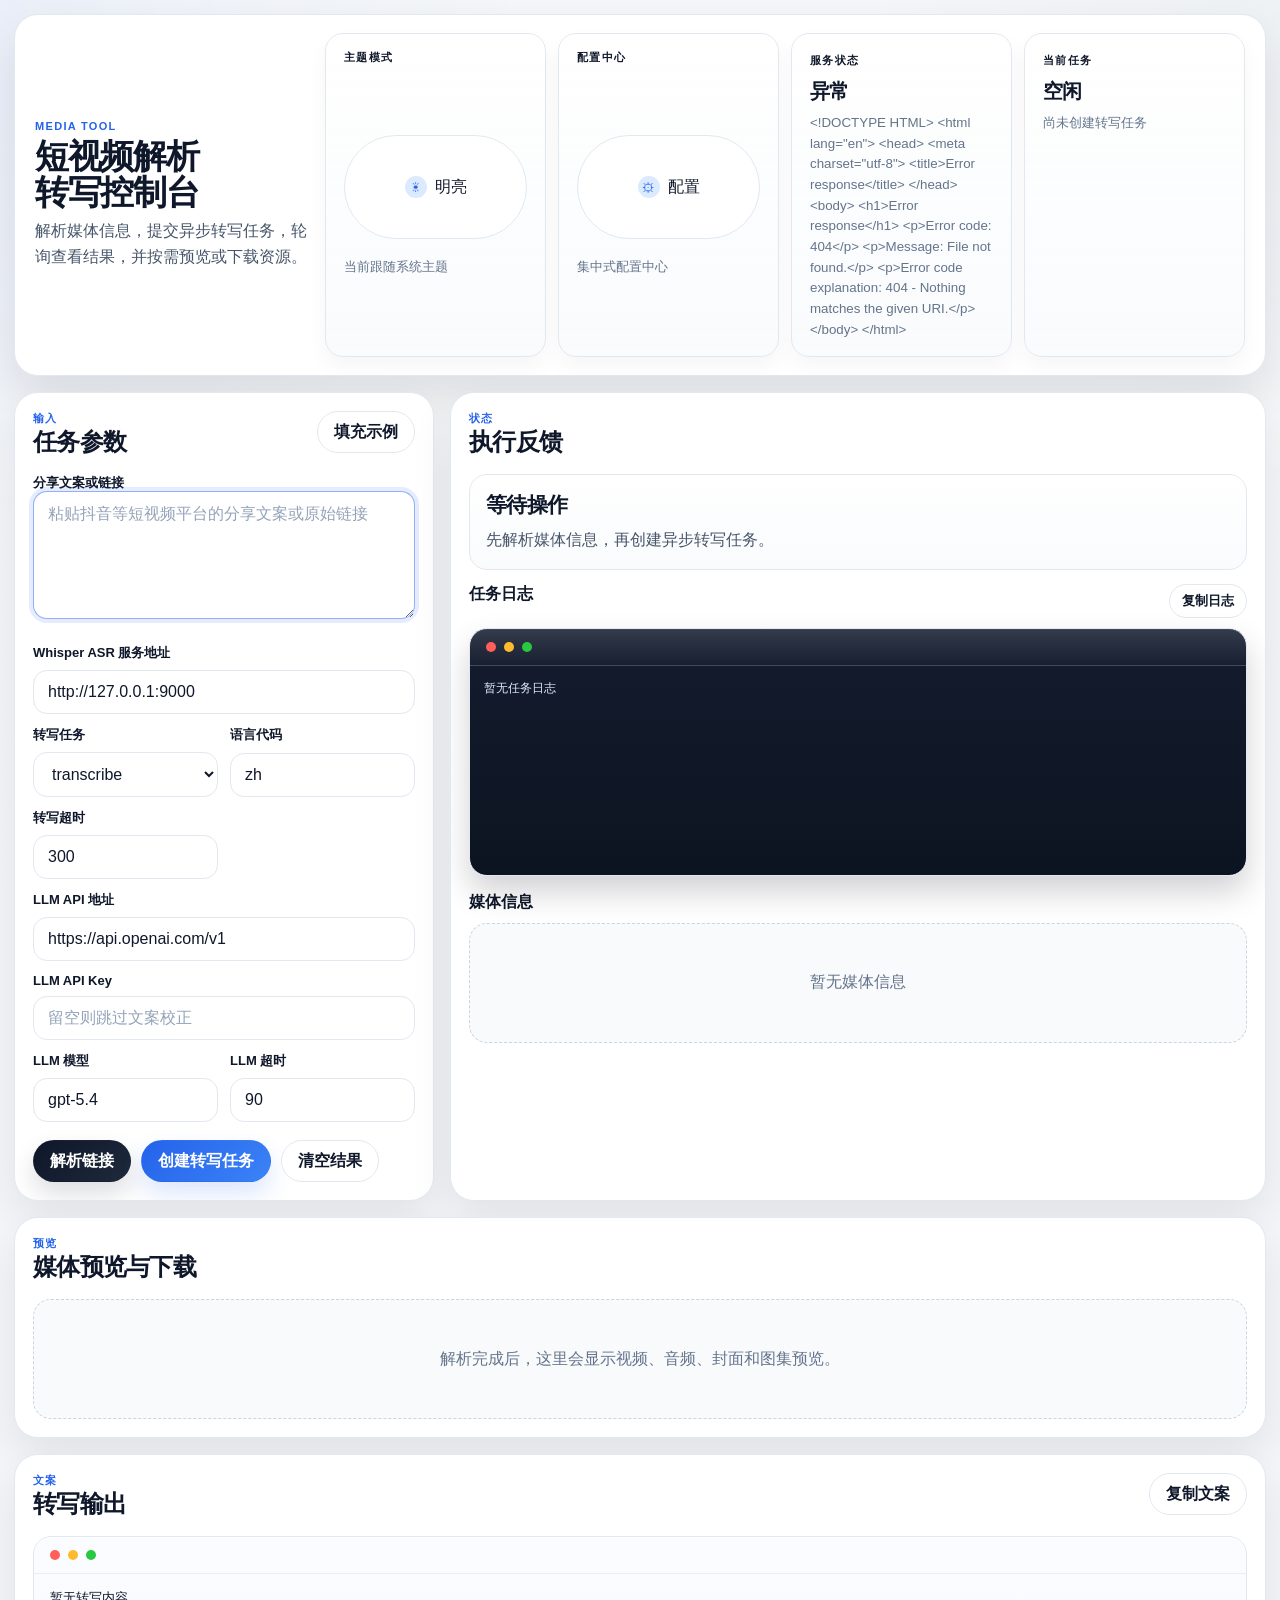
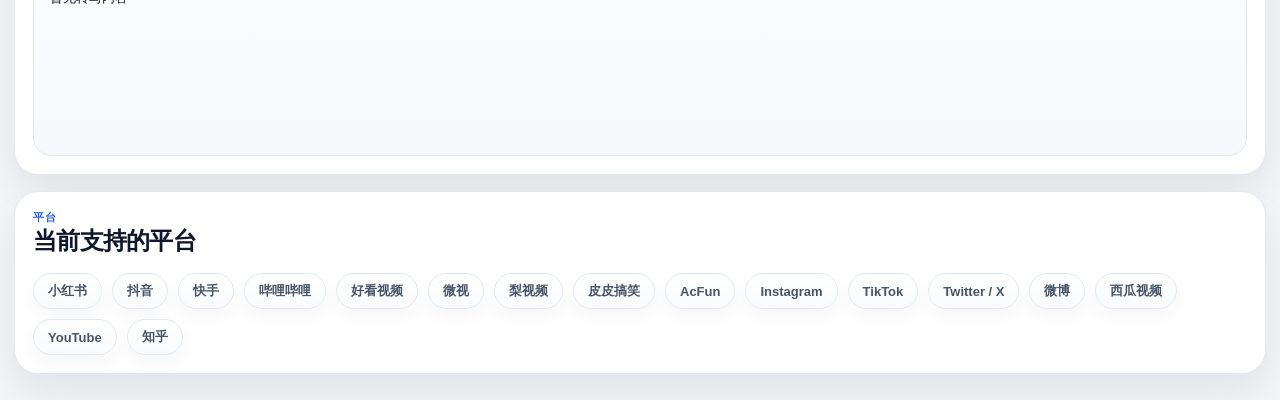
==== commit 722c9c7f: "feat(media-tool): ✨ 新增登录鉴权与配置中心 为 Web 端新增登录页、会话鉴权与首页访问保护， 支持基于环境变量的账号密码登录、退出与密码修改。  同时引入集中式配置中心，收纳转写" ====
--- a/web/index.html
+++ b/web/index.html
@@ -23,6 +23,14 @@
           </button>
           <small id="theme-toggle-hint">跟随当前页面主题，可手动切换。</small>
         </article>
+        <article class="stat-chip config-chip">
+          <span class="stat-label">配置中心</span>
+          <button id="config-center-trigger" class="theme-toggle config-center-button" type="button" aria-label="打开配置中心">
+            <span class="theme-toggle-icon">⚙</span>
+            <span>配置</span>
+          </button>
+          <small id="config-summary">集中式配置中心</small>
+        </article>
         <article class="stat-chip">
           <span class="stat-label">服务状态</span>
           <strong id="health-status">检测中</strong>
@@ -78,24 +86,31 @@
             <span class="field-label">转写超时</span>
             <input id="transcription-timeout" class="field-control" type="number" min="30" step="10" placeholder="300">
           </label>
-        </div>
-
-        <div class="toggle-grid">
-          <label class="toggle-item">
-            <input id="save-transcript" type="checkbox" checked>
-            <span>保存 transcript.md</span>
-          </label>
-          <label class="toggle-item">
-            <input id="transcription-encode" type="checkbox" checked>
-            <span>转写前重编码</span>
-          </label>
-          <label class="toggle-item">
-            <input id="transcription-word-timestamps" type="checkbox">
-            <span>逐词时间戳</span>
-          </label>
-          <label class="toggle-item">
-            <input id="transcription-vad-filter" type="checkbox">
-            <span>静音过滤</span>
+          <label class="field-group field-span-2">
+            <span class="field-label">LLM API 地址</span>
+            <input
+              id="llm-api-base"
+              class="field-control"
+              type="text"
+              placeholder="https://api.openai.com/v1"
+            >
+          </label>
+          <label class="field-group field-span-2">
+            <span class="field-label">LLM API Key</span>
+            <input
+              id="llm-api-key"
+              class="field-control"
+              type="password"
+              placeholder="留空则跳过文案校正"
+            >
+          </label>
+          <label class="field-group">
+            <span class="field-label">LLM 模型</span>
+            <input id="llm-model" class="field-control" type="text" placeholder="gpt-5.4">
+          </label>
+          <label class="field-group">
+            <span class="field-label">LLM 超时</span>
+            <input id="llm-timeout" class="field-control" type="number" min="10" step="10" placeholder="90">
           </label>
         </div>
 
@@ -165,6 +180,65 @@
         <pre id="transcript-output" class="transcript-box">暂无转写内容</pre>
       </section>
     </main>
+
+    <div id="config-modal" class="config-modal is-hidden" aria-hidden="true">
+      <div class="config-modal-backdrop" data-config-close="true"></div>
+      <section class="config-modal-dialog card" role="dialog" aria-modal="true" aria-labelledby="config-modal-title">
+        <div class="config-modal-head">
+          <div>
+            <p class="eyebrow section-eyebrow">配置</p>
+            <h2 id="config-modal-title">配置中心</h2>
+            <p class="config-modal-description">集中管理转写保存和识别增强开关，保持主界面更紧凑。</p>
+          </div>
+          <button id="config-modal-close" class="button button-secondary button-small" type="button">关闭</button>
+        </div>
+        <div class="toggle-grid config-toggle-grid">
+          <label class="toggle-item">
+            <input id="save-transcript" type="checkbox" checked>
+            <span>保存 transcript.md</span>
+          </label>
+          <label class="toggle-item">
+            <input id="transcription-encode" type="checkbox" checked>
+            <span>转写前重编码</span>
+          </label>
+          <label class="toggle-item">
+            <input id="transcription-word-timestamps" type="checkbox">
+            <span>逐词时间戳</span>
+          </label>
+          <label class="toggle-item">
+            <input id="transcription-vad-filter" type="checkbox">
+            <span>静音过滤</span>
+          </label>
+        </div>
+        <div class="config-account">
+          <div class="subsection-head config-subsection-head">
+            <h3>账户安全</h3>
+          </div>
+          <div class="field-grid">
+            <label class="field-group field-span-2">
+              <span class="field-label">登录账号</span>
+              <input id="auth-username" class="field-control" type="text" readonly>
+            </label>
+            <label class="field-group">
+              <span class="field-label">当前密码</span>
+              <input id="current-password" class="field-control" type="password" placeholder="请输入当前密码">
+            </label>
+            <label class="field-group">
+              <span class="field-label">新密码</span>
+              <input id="new-password" class="field-control" type="password" placeholder="至少 6 位">
+            </label>
+            <label class="field-group field-span-2">
+              <span class="field-label">确认新密码</span>
+              <input id="confirm-password" class="field-control" type="password" placeholder="再次输入新密码">
+            </label>
+          </div>
+          <div class="config-actions">
+            <button id="change-password-action" class="button button-accent" type="button">修改密码</button>
+            <button id="logout-action" class="button button-secondary" type="button">退出登录</button>
+          </div>
+        </div>
+      </section>
+    </div>
 
     <footer class="platform-footer card">
       <div class="section-head footer-head">
--- a/web/styles.css
+++ b/web/styles.css
@@ -124,8 +124,141 @@
 .app-shell {
   position: relative;
   z-index: 1;
-  width: min(1360px, calc(100% - 28px));
+  width: min(1500px, calc(100% - 28px));
   margin: 14px auto 26px;
+}
+
+.login-body {
+  overflow-x: hidden;
+}
+
+.login-shell {
+  position: relative;
+  z-index: 1;
+  width: min(1180px, calc(100% - 40px));
+  min-height: 100vh;
+  margin: 0 auto;
+  padding: 40px 0;
+  display: grid;
+  grid-template-columns: minmax(0, 1.2fr) minmax(380px, 440px);
+  gap: 20px;
+  align-items: center;
+}
+
+.login-hero {
+  display: grid;
+  gap: 18px;
+}
+
+.login-hero h1 {
+  margin: 0;
+  font-size: clamp(42px, 5vw, 64px);
+  line-height: 0.98;
+  letter-spacing: -0.05em;
+  color: var(--text);
+}
+
+.login-description {
+  margin: 0;
+  max-width: 720px;
+  color: var(--text-soft);
+  font-size: 17px;
+  line-height: 1.75;
+}
+
+.login-feature-list {
+  display: grid;
+  grid-template-columns: repeat(2, minmax(0, 1fr));
+  gap: 14px;
+}
+
+.login-feature {
+  padding: 18px;
+  background:
+    linear-gradient(180deg, rgba(255, 255, 255, 0.92), rgba(248, 250, 252, 0.84));
+  box-shadow:
+    inset 0 1px 0 rgba(255, 255, 255, 0.74),
+    0 14px 30px rgba(15, 23, 42, 0.08);
+}
+
+body.theme-dark .login-feature {
+  background:
+    linear-gradient(180deg, rgba(20, 30, 46, 0.82), rgba(11, 18, 32, 0.9));
+  box-shadow:
+    inset 0 1px 0 rgba(255, 255, 255, 0.05),
+    0 18px 34px rgba(2, 6, 23, 0.26);
+}
+
+.login-feature-label {
+  font-size: 11px;
+  font-weight: 700;
+  letter-spacing: 0.12em;
+  text-transform: uppercase;
+  color: #7dd3fc;
+}
+
+.login-feature strong {
+  display: block;
+  margin-top: 12px;
+  font-size: 20px;
+  line-height: 1.25;
+  color: var(--text);
+}
+
+.login-feature small {
+  display: block;
+  margin-top: 10px;
+  color: var(--text-soft);
+  line-height: 1.65;
+}
+
+.login-panel {
+  padding: 24px;
+  background:
+    linear-gradient(180deg, rgba(255, 255, 255, 0.94), rgba(248, 250, 252, 0.88));
+  box-shadow:
+    inset 0 1px 0 rgba(255, 255, 255, 0.76),
+    0 24px 58px rgba(15, 23, 42, 0.12);
+}
+
+body.theme-dark .login-panel {
+  background:
+    linear-gradient(180deg, rgba(20, 30, 46, 0.86), rgba(11, 18, 32, 0.94));
+  box-shadow:
+    inset 0 1px 0 rgba(255, 255, 255, 0.06),
+    0 28px 70px rgba(2, 6, 23, 0.46);
+}
+
+.login-panel-head h2 {
+  margin: 4px 0 8px;
+  font-size: 30px;
+  letter-spacing: -0.04em;
+  color: var(--text);
+}
+
+.login-message {
+  margin: 0;
+  color: var(--text-soft);
+  line-height: 1.6;
+}
+
+.login-message[data-kind="error"] {
+  color: #fca5a5;
+}
+
+.login-message[data-kind="success"] {
+  color: #86efac;
+}
+
+.login-form {
+  display: grid;
+  gap: 14px;
+  margin-top: 18px;
+}
+
+.login-submit {
+  margin-top: 6px;
+  min-height: 46px;
 }
 
 .card {
@@ -180,7 +313,7 @@
 
 .app-header {
   display: grid;
-  grid-template-columns: minmax(0, 1fr) minmax(540px, 640px);
+  grid-template-columns: minmax(0, 1fr) minmax(760px, 920px);
   gap: 18px;
   padding: 18px 20px;
   align-items: center;
@@ -228,7 +361,7 @@
 
 .header-stats {
   display: grid;
-  grid-template-columns: repeat(3, minmax(0, 1fr));
+  grid-template-columns: repeat(4, minmax(0, 1fr));
   gap: 12px;
   align-self: stretch;
 }
@@ -280,6 +413,15 @@
 .theme-chip {
   gap: 8px;
   display: grid;
+}
+
+.config-chip {
+  gap: 8px;
+  display: grid;
+}
+
+.config-center-button {
+  width: 100%;
 }
 
 .theme-toggle {
@@ -337,7 +479,7 @@
   margin-top: 10px;
   color: var(--text-faint);
   line-height: 1.55;
-  max-width: 18ch;
+  max-width: none;
 }
 
 .dashboard {
@@ -345,6 +487,7 @@
   grid-template-columns: 420px minmax(0, 1fr);
   gap: 16px;
   margin-top: 16px;
+  align-items: stretch;
 }
 
 .preview-card,
@@ -423,6 +566,11 @@
 }
 
 .form-card {
+  display: flex;
+  flex-direction: column;
+}
+
+.side-card {
   display: flex;
   flex-direction: column;
 }
@@ -510,6 +658,7 @@
 
 .field-textarea {
   min-height: 128px;
+  margin-bottom: 10px;
   resize: vertical;
 }
 
@@ -518,6 +667,10 @@
   grid-template-columns: repeat(2, minmax(0, 1fr));
   gap: 10px;
   margin-top: 14px;
+}
+
+.config-toggle-grid {
+  margin-top: 18px;
 }
 
 .toggle-item {
@@ -774,7 +927,7 @@
 }
 
 .log-box {
-  height: 180px;
+  height: 248px;
   padding: 50px 14px 14px;
   background:
     linear-gradient(180deg, rgba(15, 23, 42, 0.98), rgba(8, 15, 28, 0.98));
@@ -819,13 +972,16 @@
   display: grid;
   grid-template-columns: repeat(3, minmax(0, 1fr));
   gap: 10px;
+  grid-auto-rows: minmax(76px, auto);
+  align-items: stretch;
 }
 
 .info-item {
   display: flex;
   flex-direction: column;
-  min-height: 60px;
-  padding: 8px 12px;
+  min-height: 76px;
+  height: 100%;
+  padding: 10px 12px;
   background:
     linear-gradient(180deg, rgba(255, 255, 255, 0.9), rgba(248, 250, 252, 0.82));
   box-shadow: inset 0 1px 0 rgba(255, 255, 255, 0.74);
@@ -901,7 +1057,7 @@
 }
 
 .title-item {
-  min-height: 60px;
+  min-height: 76px;
 }
 
 .title-item .item-value {
@@ -1397,6 +1553,83 @@
   box-shadow: inset 0 1px 0 rgba(255, 255, 255, 0.04);
 }
 
+.config-modal {
+  position: fixed;
+  inset: 0;
+  z-index: 45;
+  display: grid;
+  place-items: center;
+  padding: 24px;
+}
+
+.config-modal.is-hidden {
+  display: none;
+}
+
+.config-modal-backdrop {
+  position: absolute;
+  inset: 0;
+  background:
+    radial-gradient(circle at top, rgba(59, 130, 246, 0.12), transparent 28%),
+    linear-gradient(180deg, rgba(5, 10, 20, 0.34), rgba(2, 6, 23, 0.58));
+  backdrop-filter: blur(18px) saturate(140%);
+}
+
+.config-modal-dialog {
+  position: relative;
+  z-index: 1;
+  width: min(760px, calc(100vw - 40px));
+  padding: 22px;
+  border-radius: 28px;
+  background:
+    linear-gradient(180deg, rgba(255, 255, 255, 0.9), rgba(248, 250, 252, 0.82));
+  box-shadow:
+    inset 0 1px 0 rgba(255, 255, 255, 0.76),
+    0 28px 68px rgba(15, 23, 42, 0.18);
+}
+
+body.theme-dark .config-modal-dialog {
+  background:
+    linear-gradient(180deg, rgba(20, 30, 46, 0.78), rgba(11, 18, 32, 0.9));
+  box-shadow:
+    inset 0 1px 0 rgba(255, 255, 255, 0.05),
+    0 32px 80px rgba(2, 6, 23, 0.5);
+}
+
+.config-modal-head {
+  display: flex;
+  align-items: flex-start;
+  justify-content: space-between;
+  gap: 18px;
+}
+
+.config-modal-head h2 {
+  margin: 4px 0 8px;
+  font-size: 26px;
+  letter-spacing: -0.04em;
+}
+
+.config-modal-description {
+  margin: 0;
+  color: var(--text-soft);
+  line-height: 1.6;
+}
+
+.config-account {
+  margin-top: 20px;
+}
+
+.config-subsection-head {
+  margin: 0 0 10px;
+}
+
+.config-actions {
+  display: flex;
+  flex-wrap: wrap;
+  gap: 10px;
+  margin-top: 16px;
+}
+
 body.theme-dark .log-box::before,
 body.theme-dark .transcript-box::before {
   border-bottom-color: rgba(148, 163, 184, 0.08);
@@ -1408,6 +1641,11 @@
   .app-header,
   .dashboard,
   .preview-layout {
+    grid-template-columns: 1fr;
+  }
+
+  .login-shell,
+  .login-feature-list {
     grid-template-columns: 1fr;
   }
 
@@ -1442,6 +1680,11 @@
     grid-template-columns: 1fr;
   }
 
+  .config-modal-head {
+    flex-direction: column;
+    align-items: stretch;
+  }
+
   .section-head,
   .subsection-head,
   .asset-head,
@@ -1451,7 +1694,8 @@
   }
 
   .action-row,
-  .asset-actions {
+  .asset-actions,
+  .config-actions {
     flex-direction: column;
   }
 
